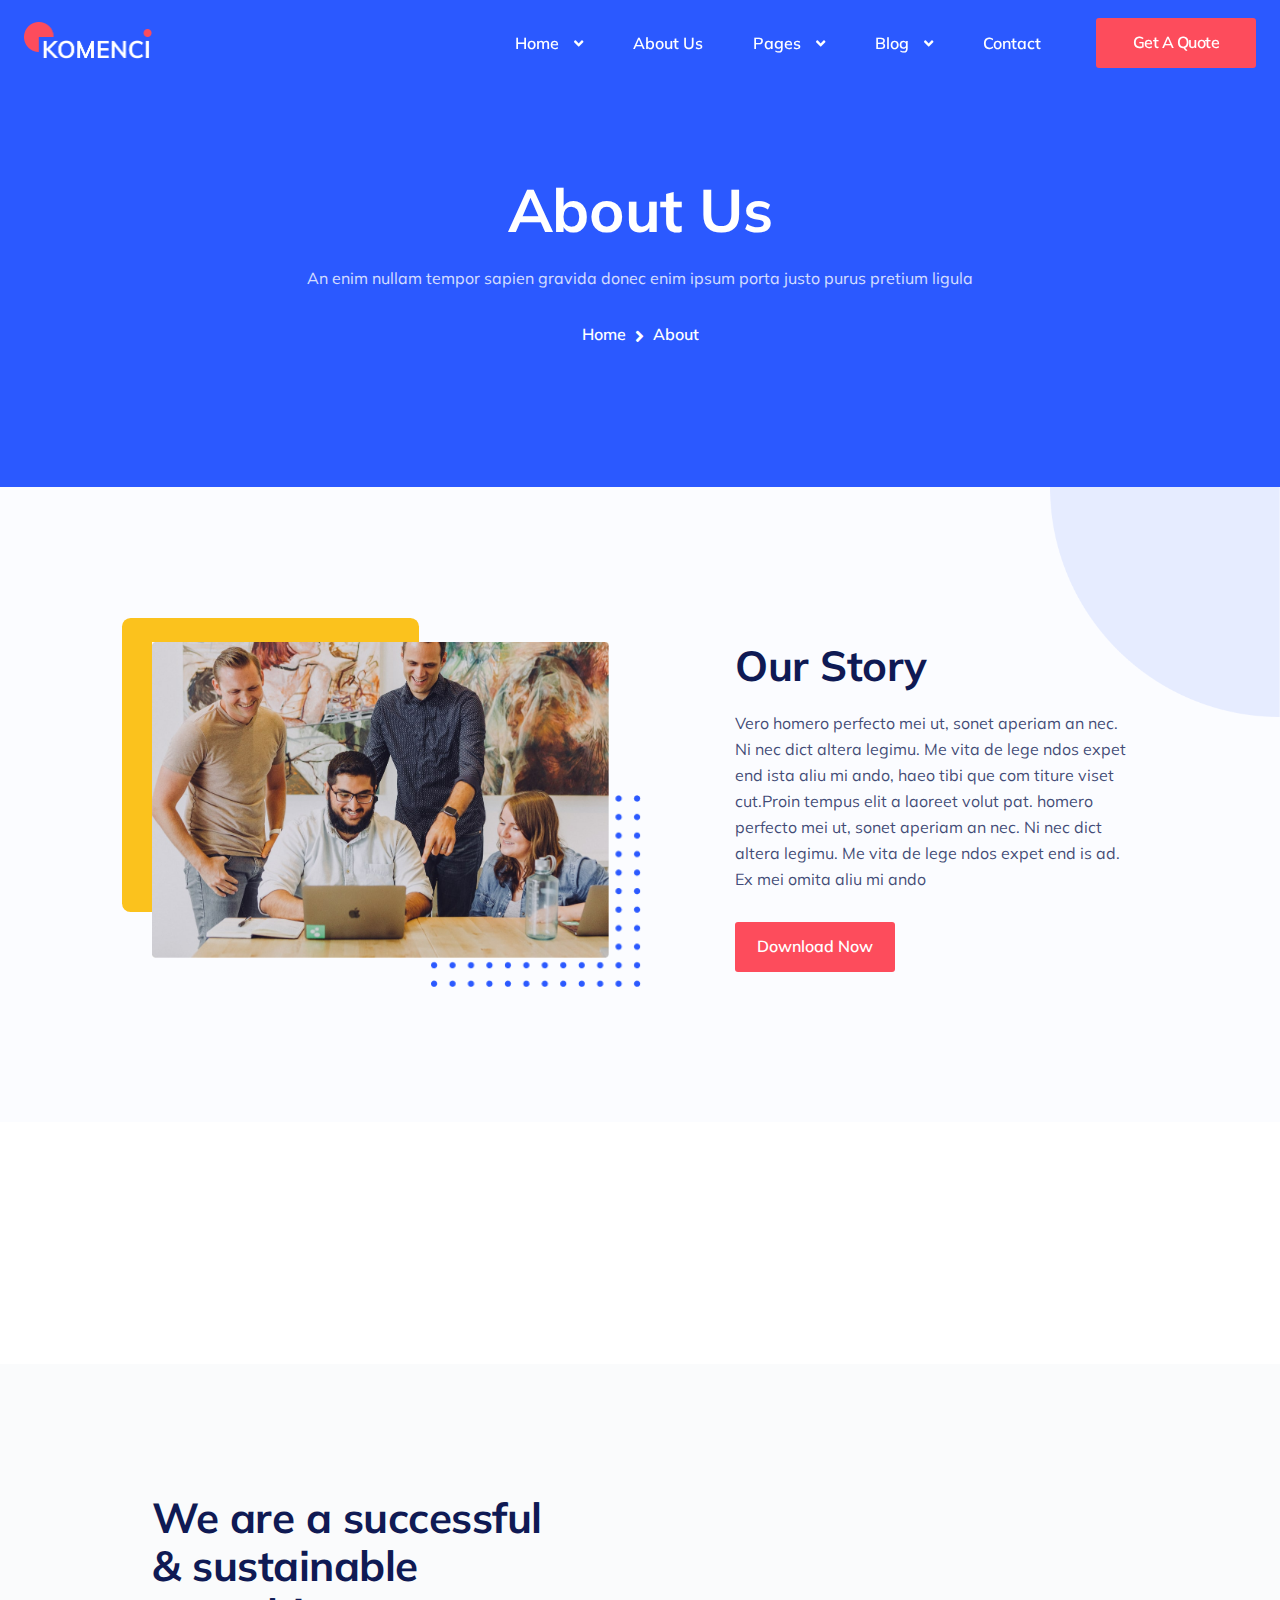
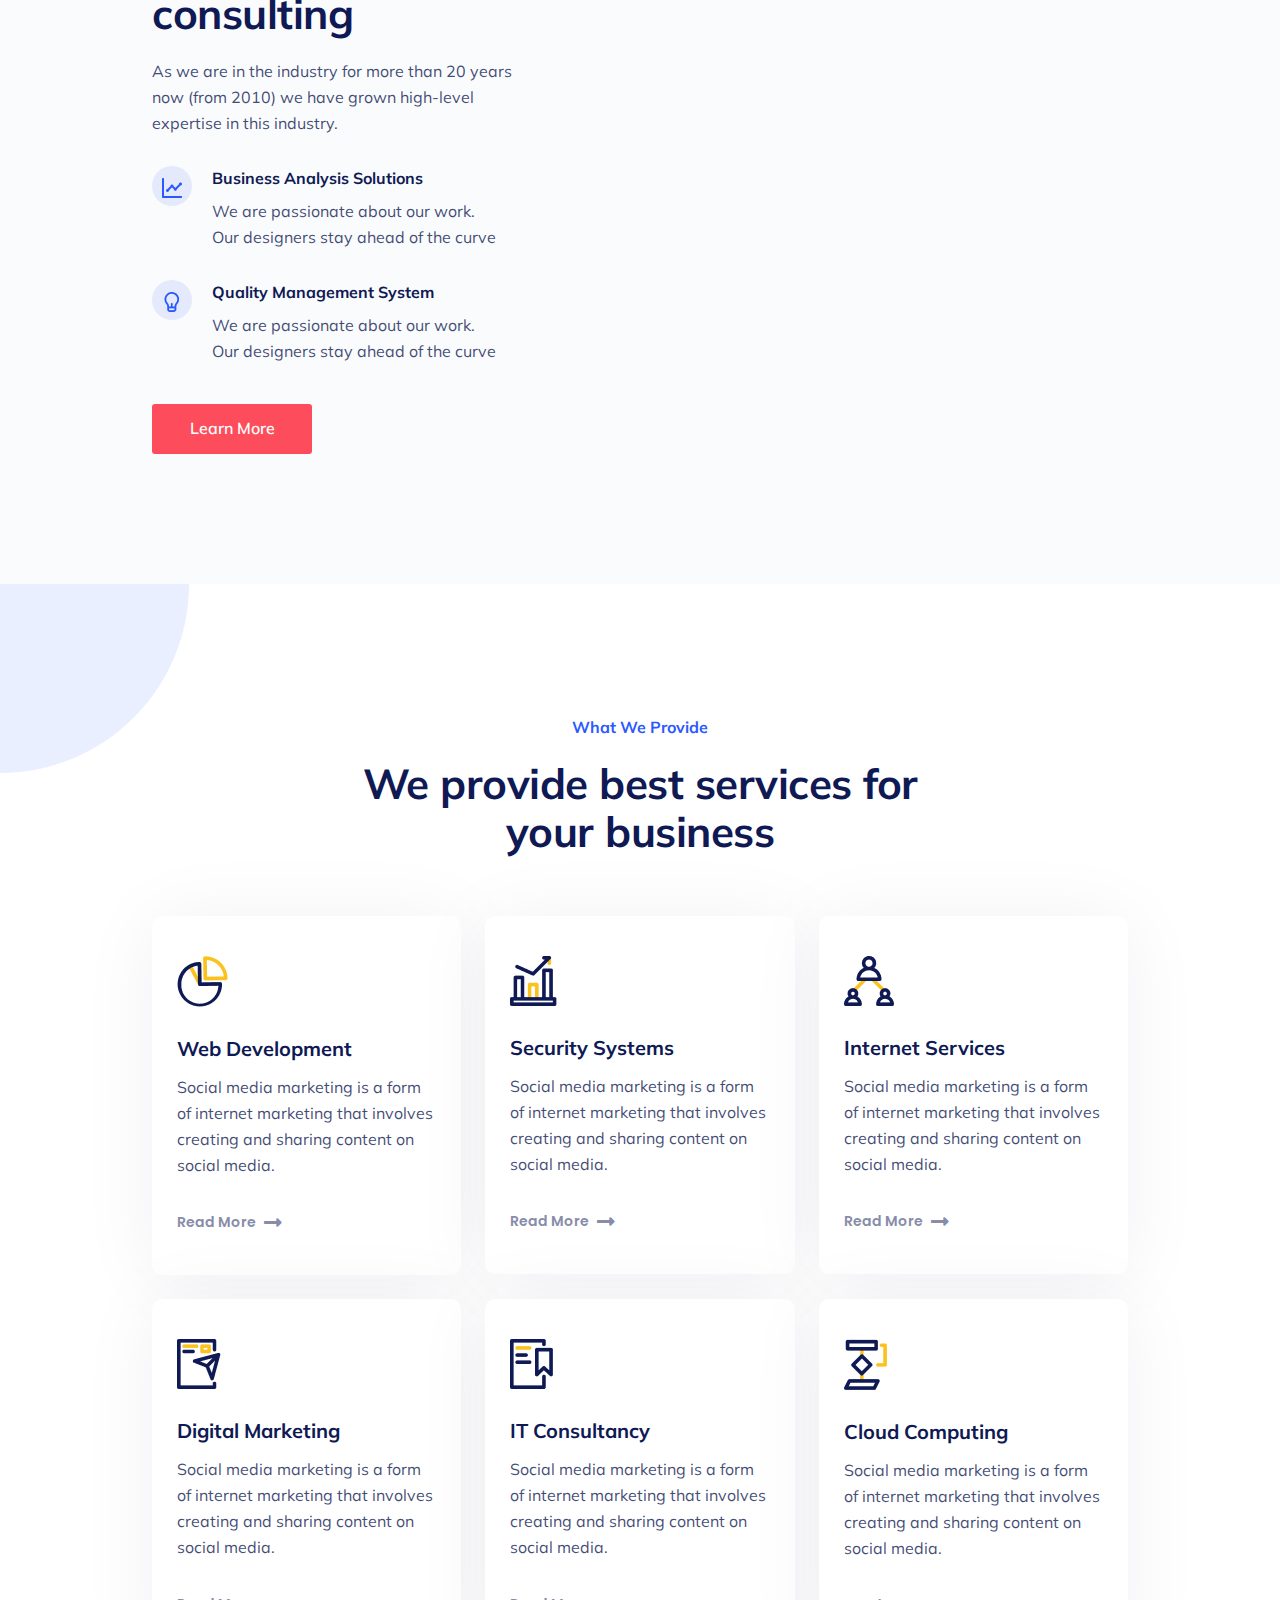
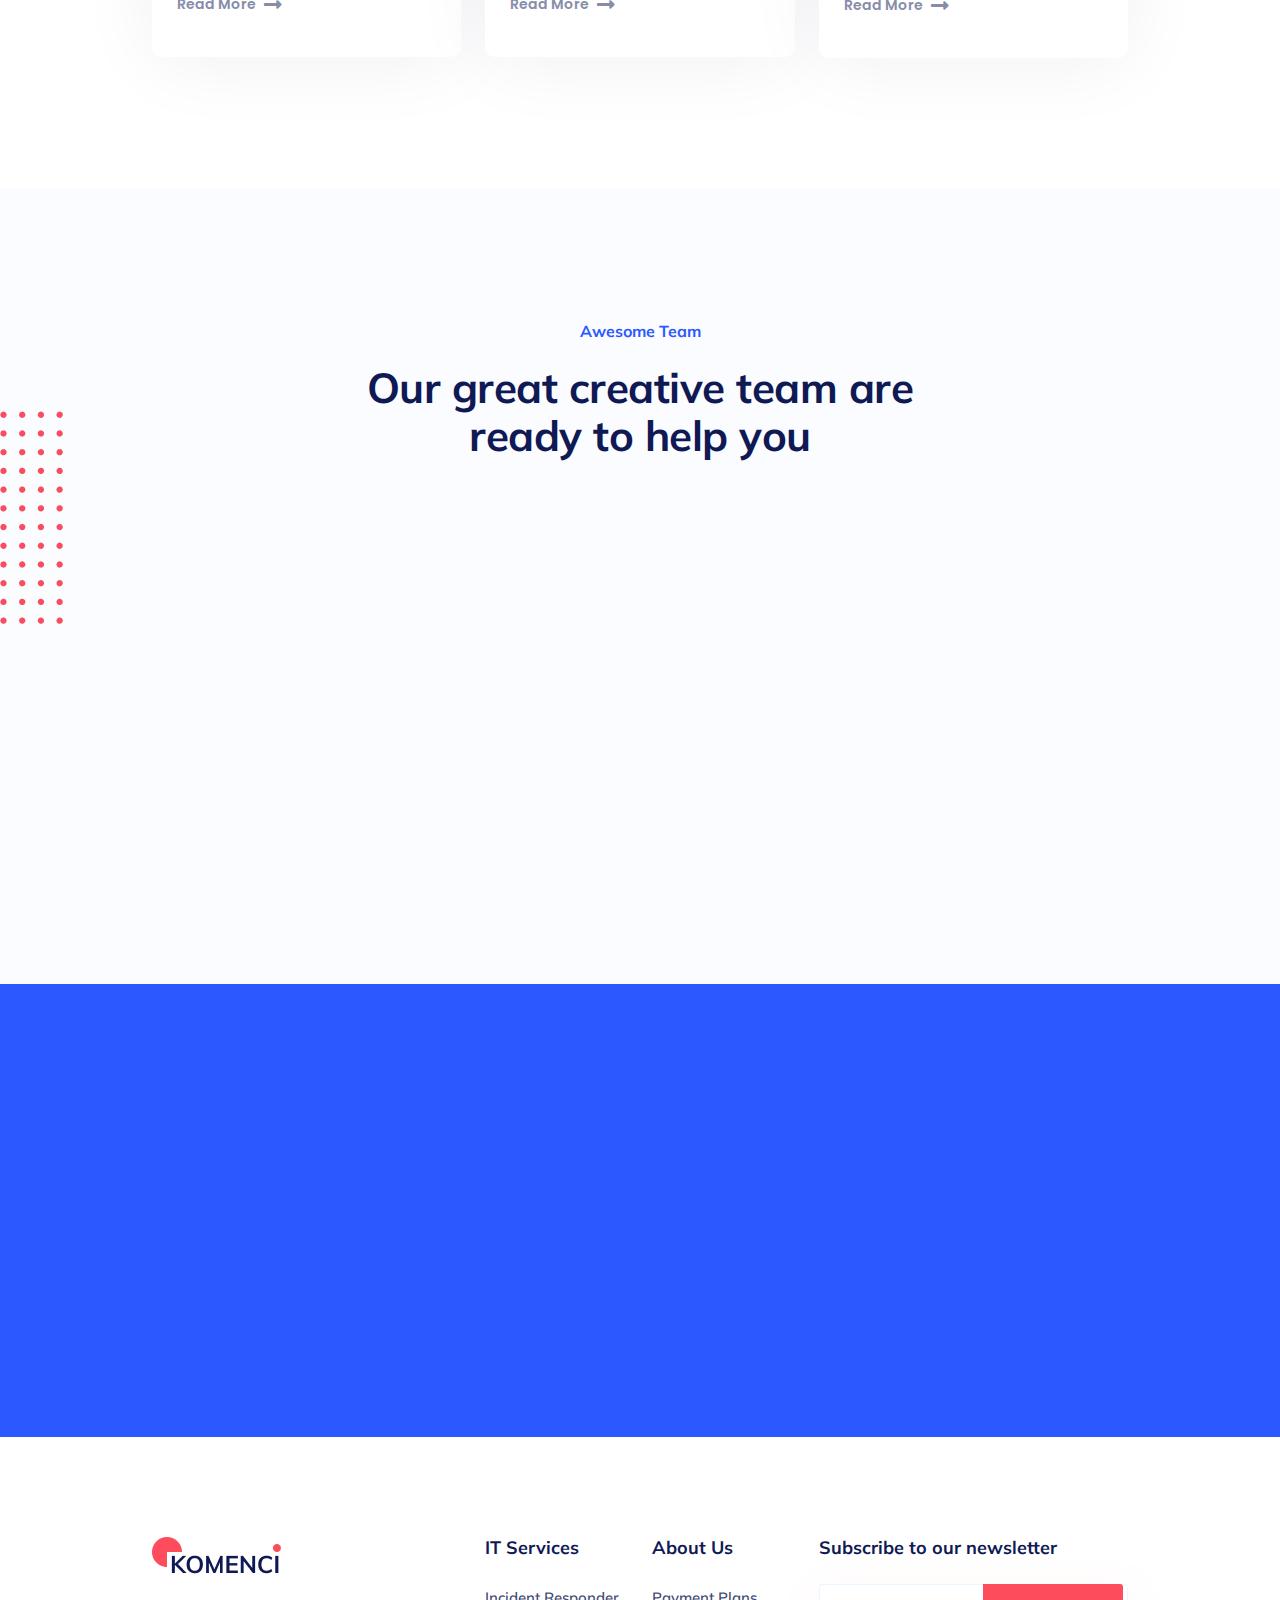
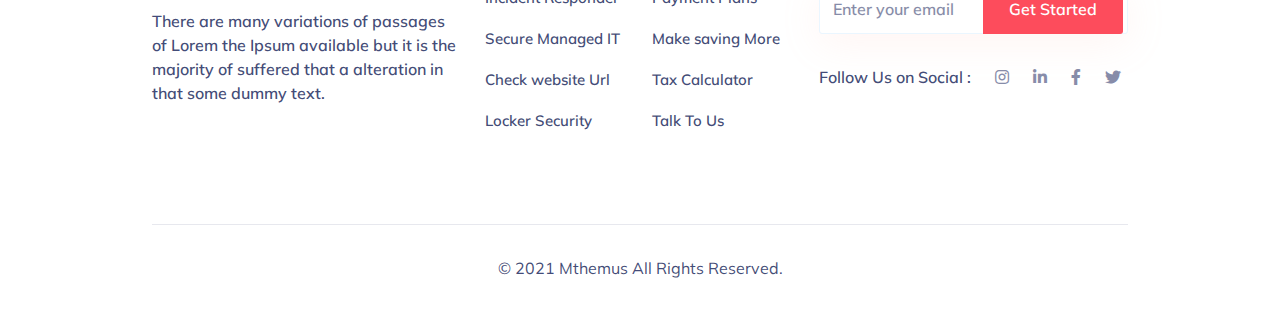
==== about.html @ faea265e "first commit" ====
<!DOCTYPE html>
<!--[if lt IE 7]>      
    <html class="no-js lt-ie9 lt-ie8 lt-ie7"> 
<![endif]-->
<!--[if IE 7]>         
    <html class="no-js lt-ie9 lt-ie8">
<![endif]-->
<!--[if IE 8]>         
    <html class="no-js lt-ie9"> 
<![endif]-->
<!--[if gt IE 8]><!--> 
<html lang="en">
<!--<![endif]-->
	<head>
		<meta charset="utf-8">
		<title>Komenci</title>
		<meta name="viewport" content="width=device-width, initial-scale=1, shrink-to-fit=no">


		<link rel="shortcut icon" href="images/favicon.ico" type="image/x-icon">
		<link rel="icon" href="images/favicon.ico" type="image/x-icon">
		<!--- End favicon-->

		<link rel="stylesheet" type="text/css" href="css/bootstrap.min.css">
		<link rel="stylesheet" type="text/css" href="css/main.css">
		<link rel="stylesheet" type="text/css" href="css/fontawesome.css">
		<link rel="stylesheet" type="text/css" href="css/animate.css">
		<link rel="stylesheet" type="text/css" href="css/magnific-popup.css">
		<link rel="stylesheet" type="text/css" href="css/owl.carousel.min.css">


		<link rel="stylesheet" type="text/css" href="style.css">
		<link rel="stylesheet" type="text/css" href="css/responsive.css">

		<!--End ALL STYLESHEET -->

	</head>

		<body>

			<div id="preloader">
				<img src="images/Preloader_1.gif" alt="">
			</div><!-- End preloader -->

			 <header class="site-header site-header--menu-right comenci-header-section" id="sticky-menu">
				<div class="container-fluid">
					<nav class="navbar site-navbar">
					<!-- Brand Logo-->
						<div class="brand-logo">
							<a href="index.html">
								<img src="images/logo-red.png" alt="" class="light-version-logo">
							</a>
						</div>
						<div class="menu-block-wrapper">
							<div class="menu-overlay"></div>
							<nav class="menu-block" id="append-menu-header">
								<div class="mobile-menu-head">
									<div class="go-back">
										<i class="fa fa-angle-left"></i>
									</div>
									<div class="current-menu-title"></div>
									<div class="mobile-menu-close">&times;</div>
								</div>
								<ul class="site-menu-main">
									<li class="nav-item nav-item-has-children">
										<a href="#" class="nav-link-item drop-trigger">Home  <i class="fas fa-angle-down"></i></a>
										<ul class="sub-menu" id="submenu-1">
											<li class="sub-menu--item">
												<a href="index.html">digital marketing</a>
											</li>
											<li class="sub-menu--item">
												<a href="home-it-solution.html">it solution</a>
											</li>
										</ul>
									</li>
									<li class="nav-item">
										<a href="about.html" class="nav-link-item">About Us</a>
									</li>
									<li class="nav-item nav-item-has-children">
										<a href="#" class="nav-link-item drop-trigger">Pages <i class="fas fa-angle-down"></i>
										</a>
										<ul class="sub-menu" id="submenu-2">
											<li class="sub-menu--item nav-item-has-children">
												<a href="about.html" data-menu-get="h3" class="drop-trigger">About Us
												</a>
											</li>
											<li class="sub-menu--item nav-item-has-children">
												<a href="#" data-menu-get="h3" class="drop-trigger">blog<i class="fas fa-angle-down"></i>
												</a>
												<ul class="sub-menu shape-none" id="submenu-3">
													<li class="sub-menu--item">
														<a href="blog-sidebar.html">blog</a>
													</li>
													<li class="sub-menu--item">
														<a href="single-blog.html">blog detalis</a>
													</li>
												</ul>
											</li>
											<li class="sub-menu--item nav-item-has-children">
												<a href="#" data-menu-get="h3" class="drop-trigger">Service<i class="fas fa-angle-down"></i>
												</a>
												<ul class="sub-menu shape-none" id="submenu-4">
													<li class="sub-menu--item">
														<a href="service.html">service</a>
													</li>
													<li class="sub-menu--item">
														<a href="single-service.html">service detalis</a>
													</li>
												</ul>
											</li>
											<li class="sub-menu--item nav-item-has-children">
												<a href="#" data-menu-get="h3" class="drop-trigger">Portfolio<i class="fas fa-angle-down"></i>
												</a>
												<ul class="sub-menu shape-none" id="submenu-5">
													<li class="sub-menu--item">
														<a href="portfolio1.html">Portfolio</a>
													</li>
													<li class="sub-menu--item">
														<a href="single-portfolio.html">Portfolio detalis</a>
													</li>
												</ul>
											</li>
											<li class="sub-menu--item nav-item-has-children">
												<a href="#" data-menu-get="h3" class="drop-trigger">Careers<i class="fas fa-angle-down"></i>
												</a>
												<ul class="sub-menu shape-none" id="submenu-6">
													<li class="sub-menu--item">
														<a href="careers.html">Careers</a>
													</li>
													<li class="sub-menu--item">
														<a href="single-career.html">Careers Detalis</a>
													</li>
												</ul>
											</li>
										</ul>
									</li>
									<li class="nav-item nav-item-has-children">
										<a href="#" class="nav-link-item drop-trigger">Blog <i class="fas fa-angle-down"></i></a>
										<ul class="sub-menu" id="submenu-7">
											<li class="sub-menu--item">
												<a href="blog-sidebar.html">blog</a>
											</li>
											<li class="sub-menu--item">
												<a href="single-blog.html">blog detalis</a>
											</li>
										</ul>
									</li>
									<li class="nav-item">
										<a href="contact.html" class="nav-link-item">Contact</a>
									</li>
								</ul>
							</nav>
						</div>
						<div class="header-btn header-btn-l1 ms-auto d-none d-xs-inline-flex">
							<a class="btn btn log-in-btn btn-style-02 focus-reset red-btn" href="#">
								Get A Quote
							</a>
						</div>
						<!-- mobile menu trigger -->
						<div class="mobile-menu-trigger">
							<span></span>
						</div>
						<!--/.Mobile Menu Hamburger Ends-->
					</nav>
				</div>
			</header><!--End comenci-header-section -->

		    <div class="comenci-inner-section">
		    	<div class="container">
		    		<div class="comenci-inner-content">
		    			<h1>About Us</h1>
		    			<p>An enim nullam tempor sapien gravida donec enim ipsum porta justo purus pretium ligula </p>
		    			<div class="comenci-breadcrumb">
		    				<ul>
		    					<li><a href="index.html">Home <i class="fas fa-angle-right"></i></a></li>
		    					<li>About</li>
		    				</ul>
		    			</div>
		    		</div>
		    	</div>
		    </div><!--End comenci-inner-section -->

		    <div class="comenci-story-section">
		    	<div class="container">
		    		<div class="row">
		    			<div class="col-lg-6">
		    				<div class="comenci-progress-thumb wow fadeInUpX" data-wow-delay="0.25s">
								<img src="images/about/story.jpg" alt="">
								<div class="dot-shape dot-shape2">
									<img src="images/v2/dots.png" alt="">
								</div>
							</div>
		    			</div>
		    			<div class="col-lg-5 offset-lg-1 d-flex align-items-center">
		    				<div class="comenci-default-content comenci-default-content2">
								<h2>Our Story</h2>
								<p>Vero homero perfecto mei ut, sonet aperiam an nec. Ni nec dict altera legimu. Me vita de lege ndos expet end ista aliu mi ando, haeo tibi que com titure viset cut.Proin tempus elit a laoreet volut pat. homero perfecto mei ut, sonet aperiam an nec. Ni nec dict altera legimu. Me vita de lege ndos expet end is ad. Ex mei omita aliu mi ando </p>
								<a class="comenci-default-btn" href="">Download Now</a>
							</div>
		    			</div>
		    		</div>
		    	</div>
		    	<div class="comenci-shape6">
					<img src="images/v2/shape3.png" alt="">
				</div>
		    </div><!--End comenci-story-section -->

		    <div class="comenci-counter-section about-page">
				<div id="comenci-counter"></div>
				<div class="container">
					<div class="comenci-counter-wrap">
						<div class="comenci-single-counter wow fadeInUpX" data-wow-delay="0s">
							<h2 class="comenci-counter-number color1"><span data-percentage="160" class="comenci-counter"></span>+</h2>
							<p>Active Clients</p>
						</div>
						<div class="comenci-single-counter wow fadeInUpX" data-wow-delay="0.25s">
							<h2 class="comenci-counter-number color2"><span data-percentage="25" class="comenci-counter"></span>K</h2>
							<p>Complete Project</p>
						</div>
						<div class="comenci-single-counter wow fadeInUpX" data-wow-delay="0.5s">
							<h2 class="comenci-counter-number color3"><span data-percentage="68" class="comenci-counter"></span>K</h2>
							<p>Client Ratting</p>
						</div>
						<div class="comenci-single-counter wow fadeInUpX" data-wow-delay="0.75s">
							<h2 class="comenci-counter-number color4"><span data-percentage="24" class="comenci-counter"></span>/7</h2>
							<p>Customer Support</p>
						</div>
					</div>
				</div>
			</div><!--End comenci-counter-section -->

			<div class="comenci-about-section comenci-about-page">
				<div class="container">
					<div class="row">
						<div class="col-lg-5 order-lg-1 order-sm-2">
							<div class="comenci-default-content comenci-default-content2">
								<h2>We are a successful &amp; sustainable consulting</h2>
								<p>As we are in the industry for more than 20 years now (from 2010) we have grown high-level expertise in this industry. </p>
								<div class="comenci-about-info">
									<div class="comenci-about-info-item">
										<div class="comenci-about-info-icon">
											<img src="images/v2/icon4.png" alt="">
										</div>
										<div class="comenci-about-info-data">
											<h5>Business Analysis Solutions</h5>
											<p>We are passionate about our work. Our designers stay ahead of the curve</p>
										</div>
									</div>
									<div class="comenci-about-info-item">
										<div class="comenci-about-info-icon">
											<img src="images/v2/icon5.png" alt="">
										</div>
										<div class="comenci-about-info-data">
											<h5>Quality Management System</h5>
											<p>We are passionate about our work. Our designers stay ahead of the curve</p>
										</div>
									</div>
								</div>
								<a class="comenci-default-btn" href="service.html">Learn More</a>
							</div>
						</div>
						<div class="col-lg-6 offset-lg-1 order-lg-2 order-sm-1">
							<div class="comenci-about-thumb wow fadeInUpX" data-wow-delay="0s">
								<img src="images/v2/about1.jpg" alt="">
								<div class="comenci-about-thumb2 wow fadeInUpX" data-wow-delay="0.25s">
									<img src="images/v2/about2.jpg" alt="">
								</div>
								<div class="dot-shape">
									<img src="images/v2/dots.png" alt="">
								</div>
							</div>
						</div>
					</div>
				</div>
			</div><!--End comenci-footer-section -->

			<div class="comenci-service-section padding-less-bottom">
				<div class="container">
					<div class="comenci-section-title">
						<div class="comenci-default-content comenci-default-content2 color-blue">
							<span>What We Provide</span>
							<h2>We provide best services for your business</h2>
						</div>
					</div>
					<div class="row">
						<div class="col-lg-4 col-md-6 col-sm-6">
							<div class="comenci-service-wrap comenci-service-wrap2">
								<div class="comenci-service-icon">
									<img src="images/v2/icon6.png" alt="">
								</div>
								<div class="comenci-service-data">
									<h3>Web Development</h3>
									<p>Social media marketing is a form of internet marketing that involves creating and sharing content on social media.</p>
									<a class="icon-btn color-yellow" href="single-service.html">Read More <i class="fas fa-long-arrow-alt-right"></i></a>
								</div>
							</div>
						</div>
						<div class="col-lg-4 col-md-6 col-sm-6">
							<div class="comenci-service-wrap comenci-service-wrap2">
								<div class="comenci-service-icon">
									<img src="images/v2/icon7.png" alt="">
								</div>
								<div class="comenci-service-data">
									<h3>Security Systems</h3>
									<p>Social media marketing is a form of internet marketing that involves creating and sharing content on social media.</p>
									<a class="icon-btn color-yellow" href="single-service.html">Read More <i class="fas fa-long-arrow-alt-right"></i></a>
								</div>
							</div>
						</div>
						<div class="col-lg-4 col-md-6 col-sm-6">
							<div class="comenci-service-wrap comenci-service-wrap2">
								<div class="comenci-service-icon">
									<img src="images/v2/icon8.png" alt="">
								</div>
								<div class="comenci-service-data">
									<h3>Internet Services</h3>
									<p>Social media marketing is a form of internet marketing that involves creating and sharing content on social media.</p>
									<a class="icon-btn color-yellow" href="single-service.html">Read More <i class="fas fa-long-arrow-alt-right"></i></a>
								</div>
							</div>
						</div>
						<div class="col-lg-4 col-md-6 col-sm-6">
							<div class="comenci-service-wrap comenci-service-wrap2">
								<div class="comenci-service-icon">
									<img src="images/v2/icon9.png" alt="">
								</div>
								<div class="comenci-service-data">
									<h3>Digital Marketing</h3>
									<p>Social media marketing is a form of internet marketing that involves creating and sharing content on social media.</p>
									<a class="icon-btn color-yellow" href="single-service.html">Read More <i class="fas fa-long-arrow-alt-right"></i></a>
								</div>
							</div>
						</div>
						<div class="col-lg-4 col-md-6 col-sm-6">
							<div class="comenci-service-wrap comenci-service-wrap2">
								<div class="comenci-service-icon">
									<img src="images/v2/icon10.png" alt="">
								</div>
								<div class="comenci-service-data">
									<h3>IT Consultancy</h3>
									<p>Social media marketing is a form of internet marketing that involves creating and sharing content on social media.</p>
									<a class="icon-btn color-yellow" href="single-service.html">Read More <i class="fas fa-long-arrow-alt-right"></i></a>
								</div>
							</div>
						</div>
						<div class="col-lg-4 col-md-6 col-sm-6">
							<div class="comenci-service-wrap comenci-service-wrap2">
								<div class="comenci-service-icon">
									<img src="images/v2/icon11.png" alt="">
								</div>
								<div class="comenci-service-data">
									<h3>Cloud Computing</h3>
									<p>Social media marketing is a form of internet marketing that involves creating and sharing content on social media.</p>
									<a class="icon-btn color-yellow" href="single-service.html">Read More <i class="fas fa-long-arrow-alt-right"></i></a>
								</div>
							</div>
						</div>
					</div>
				</div>
				<div class="comenci-shape2">
					<img src="images/v2/shape2.png" alt="">
				</div>
			</div><!--End comenci-service-section -->

			<div class="comenci-team-section comenci-team-section2 padding-less-bottom comenci-about-page">
				<div class="container">
					<div class="comenci-section-title">
						<div class="comenci-default-content comenci-default-content2 color-blue">
							<span>Awesome Team</span>
							<h2>Our great creative team are ready to help you</h2>
						</div>
					</div>
					<div class="row">
						<div class="col-lg-3 col-md-6 col-sm-6">
							<div class="comenci-team-wrap wow fadeInUpX" data-wow-delay="0s">
								<div class="comenci-team-thumb">
									<img src="images/v2/team1.jpg" alt="">
									<div class="comenci-social">
										<ul>
											<li><a href=""><i class="fab fa-instagram"></i></a></li>
											<li><a href=""><i class="fab fa-linkedin-in"></i></a></li>
											<li><a href=""><i class="fab fa-facebook-f"></i></a></li>
											<li><a href=""><i class="fab fa-twitter"></i></a></li>
										</ul>
									</div>
								</div>
								<div class="comenci-team-data">
									<h3>Cameron Williamson</h3>
									<div class="comenci-team-footer">
										<p>Co -Founder</p>
									</div>
								</div>
							</div>
						</div>
						<div class="col-lg-3 col-md-6 col-sm-6">
							<div class="comenci-team-wrap wow fadeInUpX" data-wow-delay="0.25s">
								<div class="comenci-team-thumb">
									<img src="images/v2/team2.jpg" alt="">
									<div class="comenci-social">
										<ul>
											<li><a href=""><i class="fab fa-instagram"></i></a></li>
											<li><a href=""><i class="fab fa-linkedin-in"></i></a></li>
											<li><a href=""><i class="fab fa-facebook-f"></i></a></li>
											<li><a href=""><i class="fab fa-twitter"></i></a></li>
										</ul>
									</div>
								</div>
								<div class="comenci-team-data">
									<h3>Brooklyn Simmons</h3>
									<div class="comenci-team-footer">
										<p>Project Manager</p>
									</div>
								</div>
							</div>
						</div>
						<div class="col-lg-3 col-md-6 col-sm-6">
							<div class="comenci-team-wrap wow fadeInUpX" data-wow-delay="0.5s">
								<div class="comenci-team-thumb">
									<img src="images/v2/team3.jpg" alt="">
									<div class="comenci-social">
										<ul>
											<li><a href=""><i class="fab fa-instagram"></i></a></li>
											<li><a href=""><i class="fab fa-linkedin-in"></i></a></li>
											<li><a href=""><i class="fab fa-facebook-f"></i></a></li>
											<li><a href=""><i class="fab fa-twitter"></i></a></li>
										</ul>
									</div>
								</div>
								<div class="comenci-team-data">
									<h3>Robert Fox</h3>
									<div class="comenci-team-footer">
										<p>Web Designer</p>
									</div>
								</div>
							</div>
						</div>
						<div class="col-lg-3 col-md-6 col-sm-6">
							<div class="comenci-team-wrap wow fadeInUpX" data-wow-delay="0.75s">
								<div class="comenci-team-thumb">
									<img src="images/v2/team4.jpg" alt="">
									<div class="comenci-social">
										<ul>
											<li><a href=""><i class="fab fa-instagram"></i></a></li>
											<li><a href=""><i class="fab fa-linkedin-in"></i></a></li>
											<li><a href=""><i class="fab fa-facebook-f"></i></a></li>
											<li><a href=""><i class="fab fa-twitter"></i></a></li>
										</ul>
									</div>
								</div>
								<div class="comenci-team-data">
									<h3>Esther Howard</h3>
									<div class="comenci-team-footer">
										<p>HR Manager</p>
									</div>
								</div>
							</div>
						</div>
					</div>
				</div>
				<div class="comenci-dots3">
					<img src="images/v2/dots3.png" alt="">
				</div>
			</div><!--End comenci-team-section -->

			<div class="comenci-cta-section">
				<div class="container">
					<div class="comenci-cta-content">
						<h2 class="wow fadeInUpX" data-wow-delay="0s">Take your business to next level right now!</h2>
						<p class="wow fadeInUpX" data-wow-delay="0.25s">We are privileged to work with hundred future-thinking<br/> awesome businesses including many of the world.</p>
						<a class="comenci-default-btn wow fadeInUpX" data-wow-delay="0.5s" href="pricing.html">Get Started</a>
					</div>
				</div>
			</div><!--End comenci-cta-section -->


			<footer class="comenci-footer-section">
				<div class="container">
					<div class="comenci-footer-top">
						<div class="row">
							<div class="col-xl-4">
								<div class="comenci-textarea">
									<img src="images/logo-footer.png" alt="">
									<p>There are many variations of passages of Lorem the Ipsum available but it is the majority of suffered that a alteration in that some dummy text.</p>
								</div>
							</div>
							<div class="col-xl-2 col-lg-3 col-md-3">
								<div class="comenci-footer-widget">
									<div class="comenci-footer-title">
										<h4>IT Services</h4>
									</div>
									<div class="comenci-footer-menu">
										<ul>
											<li><a href="">Incident Responder</a></li>
											<li><a href="">Secure Managed IT</a></li>
											<li><a href="">Check website Url</a></li>
											<li><a href="">Locker Security</a></li>
										</ul>
									</div>
								</div>
							</div>
							<div class="col-xl-2 col-lg-3 col-md-3">
								<div class="comenci-footer-widget">
									<div class="comenci-footer-title">
										<h4>About Us</h4>
									</div>
									<div class="comenci-footer-menu">
										<ul>
											<li><a href="">Payment Plans</a></li>
											<li><a href="">Make saving More</a></li>
											<li><a href="">Tax Calculator</a></li>
											<li><a href="">Talk To Us</a></li>
										</ul>
									</div>
								</div>
							</div>
							<div class="col-xl-4 col-lg-6 col-md-6">
								<div class="comenci-footer-widget">
									<div class="comenci-footer-title">
										<h4>Subscribe to our newsletter</h4>
									</div>
									<form action="#">
										<div class="comenci-subscription-field">
											<input type="email" placeholder="Enter your email">
											<button id="comenci-subscription" type="button">Get Started</button>
										</div>
									</form>
									<div class="footer-social">
										<p>Follow Us on Social :</p>
										<ul>
											<li><a href=""><i class="fab fa-instagram"></i></a></li>
											<li><a href=""><i class="fab fa-linkedin-in"></i></a></li>
											<li><a href=""><i class="fab fa-facebook-f"></i></a></li>
											<li><a href=""><i class="fab fa-twitter"></i></a></li>
										</ul>
									</div>
								</div>
							</div>
						</div>
					</div>
					<div class="comenci-footer-bottom">
						<p>&copy; 2021 Mthemus All Rights Reserved.</p>
					</div>
				</div>
			</footer><!--End comenci-about-section-->

	

			<script src="js/jquery-3.6.0.min.js"></script>
			<script src="js/plugins/skill-bar.js"></script>
			<script src="js/plugins/wow.min.js"></script>
			<script src="js/plugins/menu/menu.js"></script>
			<script src="js/plugins/parallax.min.js"></script>
			<script src="js/plugins/owl.carousel.min.js"></script>
			<script src="js/plugins/jquery.magnific-popup.min.js"></script>


			<script src="js/main.js"></script>

			<!-- End All Js -->

			

	</body>
</html>
---- css/main.css ----
/*Header Css StaRT*/
.site-navbar {
  display: flex;
  position: relative;
  flex-wrap: wrap;
  align-items: center;
  justify-content: space-between;
  padding-top: 0px;
}
.brand-logo, 
.default-logo, 
.responsive-logo {
    max-width: 128px;
    transition: all 0.4s;
    position: relative;
}
@media (min-width: 576px) {
  .site-navbar {
    padding-top: 0px;
  }
}

@media (min-width: 992px) {
  .site-navbar {
    flex-flow: row nowrap;
    justify-content: flex-start;
  }
}

.site-navbar .menu-block-wrapper {
  flex-grow: 1;
  align-items: center;
}

@media (min-width: 992px) {
  .site-navbar .menu-block-wrapper {
    display: flex !important;
    flex-basis: auto;
  }
}

.site-header--absolute {
  position: absolute;
  top: 0;
  left: 0;
  width: 100%;
  z-index: 999;
}

.site-header--sticky:not(.mobile-sticky-enable) {
  position: absolute !important;
  top: 0;
  right: 0;
  width: 100%;
  z-index: 999;
}

@media (min-width: 992px) {
  .site-header--sticky:not(.mobile-sticky-enable) {
    /*position: fixed !important;*/
    transition: .4s;
  }
  .site-header--sticky:not(.mobile-sticky-enable).scrolling {
    transform: translateY(-100%);
    transition: .4s;
  }
  .site-header--sticky:not(.mobile-sticky-enable).reveal-header {
    transform: translateY(0%);
    box-shadow: 0 12px 34px -11px rgba(65, 62, 101, 0.1);
    z-index: 1000;
  }
}

.site-header--sticky.mobile-sticky-enable {
  top: 0;
  right: 0;
  width: 100%;
  z-index: 999;
  position: fixed !important;
  transition: .4s;
}

.site-header--sticky.mobile-sticky-enable.scrolling {
  transform: translateY(-100%);
  transition: .4s;
}

.site-header--sticky.mobile-sticky-enable.reveal-header {
  transform: translateY(0%);
  box-shadow: 0 12px 34px -11px rgba(65, 62, 101, 0.1);
  z-index: 9999;
}

.site-header--menu-center .container {
  position: relative;
}

.site-header--menu-center .menu-block-wrapper {
  position: static;
}

@media (min-width: 992px) {
  .site-header--menu-center .menu-block {
    margin-left: auto;
    margin-right: auto;
  }
}

@media (min-width: 992px) {
  .site-header--menu-left .container-fluid .sub-menu.megamenu {
    left: 0%;
    transform: translateX(0%) translateY(10px);
  }
}

@media (min-width: 992px) {
  .site-header--menu-left .container-fluid .nav-item.has-megamenu:hover > .sub-menu {
    transform: translateX(0%) translateY(-10px);
    left: 0%;
    margin-left: 20px;
  }
}

.site-header--menu-left .menu-block .site-menu-main {
  justify-content: flex-start;
  padding-left: 15px;
}

@media (min-width: 1200px) {
  .site-header--menu-left .menu-block {
    width: 100%;
  }
}

.site-header--menu-right .menu-block-wrapper {
  position: static;
}

.site-header--menu-right .menu-block {
  margin-left: auto;
}

@media (min-width: 992px) {
  .site-header--menu-right > .container-fluid .sub-menu.megamenu {
    left: 100%;
    transform: translateX(-100%) translateY(10px);
  }
}

@media (min-width: 992px) {
  .site-header--menu-right > .container-fluid .nav-item.has-megamenu:hover > .sub-menu {
    transform: translateX(-100%) translateY(-10px);
    left: 100%;
    margin-left: -20px;
  }
}

@media (min-width: 768px) {
  .container-fluid .site-navbar {
    padding-left: 10px;
    padding-right: 10px;
  }
}

@media (min-width: 992px) {
.container-fluid .site-navbar {
    padding-left: 12px;
    padding-right: 12px;
    max-width: 1310px;
    margin: 0 auto;
}
}

@media (min-width: 480px) {
  .header-btns {
    margin-right: 15px;
  }
}

@media (min-width: 992px) {
  .header-btns {
    margin-right: 0;
  }
}

.top-contact-menu-wraper .header-btn {
  order: 3;
}

.top-contact-menu-wraper .mobile-menu-trigger {
  order: 4;
}

@media (min-width: 992px) {
  .top-contact-menu-wraper .nav-link-item {
    color: #fff !important;
  }
  .top-contact-menu-wraper .site-menu-main .nav-link-item {
    padding-top: 19px !important;
    padding-bottom: 19px !important;
  }
  .top-contact-menu-wraper .navbar {
    flex-wrap: wrap;
    padding: 30px 0px 0px 0px;
  }
  .top-contact-menu-wraper .brand-logo {
    min-width: 50%;
    order: 1;
    padding-bottom: 30px;
  }
  .top-contact-menu-wraper .header-btn {
    order: 4;
  }
  .top-contact-menu-wraper .menu-block-wrapper {
    min-width: calc(100% - 256px);
    order: 3;
    background: #1D263A;
    border-radius: 0px 0px 0px 5px;
  }
  .top-contact-menu-wraper .top-contact-block {
    order: 2;
    min-width: 50%;
    display: flex !important;
    justify-content: flex-end;
    padding-bottom: 8px;
  }
  .top-contact-menu-wraper .menu-block {
    margin-left: initial;
  }
}

.top-contact-block ul {
  display: flex;
  align-items: center;
}

.top-contact-block ul li {
  display: inline-flex;
  align-items: center;
}

.top-contact-block span {
  height: 30px;
  width: 1px;
  background: rgba(29, 36, 58, 0.12);
  margin: 0px 35px;
}

.top-contact-block img {
  margin-right: 12px;
}

.top-contact-block a {
  display: flex;
  align-items: center;
  font-weight: 600;
  font-size: 17px;
  line-height: 30px;
  color: #1D263A;
}

@media (min-width: 992px) {
  .row-lg {
    display: flex;
  }
}

@-webkit-keyframes slideLeft {
  0% {
    opacity: 0;
    transform: translateX(100%);
  }
  100% {
    opacity: 1;
    transform: translateX(0%);
  }
}

@keyframes slideLeft {
  0% {
    opacity: 0;
    transform: translateX(100%);
  }
  100% {
    opacity: 1;
    transform: translateX(0%);
  }
}

@-webkit-keyframes slideRight {
  0% {
    opacity: 1;
    transform: translateX(0%);
  }
  100% {
    opacity: 0;
    transform: translateX(100%);
  }
}

@keyframes slideRight {
  0% {
    opacity: 1;
    transform: translateX(0%);
  }
  100% {
    opacity: 0;
    transform: translateX(100%);
  }
}

.site-menu-main {
  margin-bottom: 0;
  padding-left: 0;
}

@media (min-width: 992px) {
  .site-menu-main {
    display: flex;
    margin-bottom: 0;
    padding-left: 0;
  }
}

.site-menu-main li {
  list-style: none;
}

.site-menu-main ul {
  list-style: none;
  margin-left: 0;
}

.site-menu-main a {
  text-decoration: none;
}

.navbar {
  padding-top: 20px;
  padding-bottom: 20px;
}

@media (min-width: 992px) {
  .navbar {
    padding-top: 0;
    padding-bottom: 0;
  }
}

.site-menu-main .nav-item {
  display: inherit;
}

.site-menu-main .nav-link-item {
  color: #fff;
  font-size: 16px;
  font-weight: 600;
  font-style: normal;
  letter-spacing: normal;
  position: relative;
}

@media (min-width: 992px) {
  .site-menu-main .nav-link-item {
    padding-top: 15px !important;
    padding-bottom: 15px !important;
    padding-left: 25px !important;
    padding-right: 25px !important;
  }
}

.dark-mode-texts .nav-link-item {
  color: #fff;
}

.site-menu-main .sub-menu {
    z-index: 500;
    background-color: #fff;
    box-shadow: -2px 2px 70px -25px rgb(0 0 0 / 30%);
    position: absolute;
    left: 0;
    top: 63px;
    margin: 0;
    padding: 12px 0;
    transition: .4s;
    z-index: 4;
    transform: translatey(20px);
    opacity: 0;
    visibility: hidden;
    min-width: 227px;
    border-radius: 6px;
}
.site-menu-main .sub-menu:before {
    content: "";
    width: 15px;
    height: 15px;
    background-color: #fff;
    position: absolute;
    top: 0;
    left: 22px;
    transform: rotate(
45deg
) translatey(-11px);
    z-index: 8;
}
.site-menu-main .sub-menu.shape-none:before{
  content: none;
}

/*@media (min-width: 992px) {
  .site-menu-main .sub-menu {
    min-width: 235px;
    max-width: 235px;
  }
}*/

@media (min-width: 992px) {
  .site-menu-main .sub-menu .sub-menu {
    top: 0 !important;
    left: 100%;
  }
}

.site-menu-main .sub-menu--item {
    font-size: 15px;
    font-weight: 600;
}

@media (max-width: 992px) {
  .site-menu-main .sub-menu--item {
    padding-top: 13px;
    padding-bottom: 13px;
    border-bottom: 1px solid rgba(0, 0, 0, 0.1);
  }
}

@media (min-width: 992px) {
  .site-menu-main .sub-menu--item {
    color: #000;
  }
}

.site-menu-main .sub-menu--item > a {
  color: inherit;
  padding: 5px 20px;
}

@media (min-width: 992px) {
  .site-menu-main .sub-menu--item > a {
    transition: .4s;
  }
}

.site-menu-main .sub-menu--item:hover > a {
  color: #1787FC;
}

@media (min-width: 992px) {
  .site-menu-main .sub-menu.megamenu {
    background-color: #fff;
  }
}

.site-menu-main .sub-menu.megamenu .dropdown-image-block {
  max-height: 336px;
}

@media (min-width: 320px) and (max-width: 992px) {
  .site-menu-main .sub-menu.megamenu {
    border: 0;
  }
}

@media (min-width: 992px) {
  .site-menu-main .sub-menu.megamenu {
    padding: 30px;
    min-width: 925px;
    left: 50%;
    transform: translateX(-50%) translateY(10px);
    will-change: transform;
    top: 100%;
    box-shadow: 0 42px 54px rgba(0, 0, 0, 0.09);
    border: 1px solid #e7e9ed;
    border-radius: 8px;
    visibility: hidden;
    z-index: -99;
    opacity: 0;
    pointer-events: none;
  }
  .site-menu-main .sub-menu.megamenu.megadropdown-center {
    transform: translateX(-50%) translateY(-10px);
  }
  .site-menu-main .sub-menu.megamenu.megadropdown-right {
    right: 0%;
    transform: translateX(0%) translateY(10px);
  }
  .site-menu-main .sub-menu.megamenu.megadropdown-left {
    left: 0%;
    transform: translateX(0%) translateY(10px);
  }
}

@media (min-width: 1200px) {
  .site-menu-main .sub-menu.megamenu {
    min-width: 1100px;
  }
}

@media (min-width: 1366px) {
  .site-menu-main .sub-menu.megamenu {
    min-width: 1300px;
  }
}

.site-menu-main .sub-menu.megamenu .single-dropdown-block .mega-drop-menu-item {
  padding-top: 14px;
  padding-bottom: 14px;
  display: block;
}

.site-menu-main .sub-menu.megamenu .mega-drop-menu-item {
  padding-top: 2.5px;
  padding-bottom: 2.5px;
  font-size: 15px;
  font-weight: 600;
  transition: .4s;
  color: #000;
}

@media (min-width: 320px) and (max-width: 992px) {
  .site-menu-main .sub-menu.megamenu .mega-drop-menu-item {
    color: var(--color-headings);
    border-top: 1px solid var(--border-color-3);
    padding-left: 20px;
    padding-bottom: 13px;
    padding-top: 13px;
  }
}

@media (min-width: 992px) {
  .site-menu-main .sub-menu.megamenu .mega-drop-menu-item {
    padding-left: 0px;
    padding-right: 10px;
  }
  .site-menu-main .sub-menu.megamenu .mega-drop-menu-item:hover {
    color: #1787FC !important;
  }
}

@media (min-width: 320px) and (max-width: 992px) {
  .site-menu-main .sub-menu.megamenu [class*="col-"] {
    padding-left: 0;
    padding-right: 0;
  }
  .site-menu-main .sub-menu.megamenu [class*="row-"] {
    margin-left: 0;
    margin-right: 0;
  }
}

@media (min-width: 992px) {
  li.nav-item-has-children:not(.has-megamenu) {
    position: relative;
  }
}

@media (min-width: 992px) {
  li.nav-item-has-children:hover > .sub-menu {
    margin-top: 0;
    visibility: visible;
    opacity: 1;
    z-index: 99;
    pointer-events: visible;
    border-radius: 6px;
    transform: translateY(0);
  }
}

.site-menu-main > li .sub-menu > ul > li > a {
  display: inline-block;
  padding: 10px 0;
  font-size: 15px;
  color: #555;
  transition: color 0.3s ease;
  text-decoration: none;
  text-transform: capitalize;
}

.site-menu-main > li .sub-menu.mega-menu {
  left: 50%;
  transform: translateX(-50%);
}

.mobile-menu-head,
.mobile-menu-trigger {
  display: none;
}

/*responsive*/
@media (max-width: 991px) {
  .site-header .mobile-menu-trigger {
    display: flex;
    height: 30px;
    width: 30px;
    margin-left: 15px;
    cursor: pointer;
    align-items: center;
    justify-content: center;
  }
  .site-header .mobile-menu-trigger span {
    display: block;
    height: 2px;
    background-color: #fff;
    width: 24px;
    position: relative;
  }
  .reveal-header .mobile-menu-trigger span {
    background-color: #fff !important;
  }
  .site-header .mobile-menu-trigger span:before,
  .site-header .mobile-menu-trigger span:after {
    content: '';
    position: absolute;
    left: 0;
    width: 100%;
    height: 100%;
    background-color: #fff;
  }
  .reveal-header .mobile-menu-trigger span:before,
  .reveal-header .mobile-menu-trigger span:after {
    background-color: #fff !important;
  }
  .dark-mode-texts .mobile-menu-trigger span {
    background-color: #fff;
  }
  .dark-mode-texts .mobile-menu-trigger span:before,
  .dark-mode-texts .mobile-menu-trigger span:after {
    background-color: #fff;
  }
  .site-header .mobile-menu-trigger span:before {
    top: -6px;
  }
  .site-header .mobile-menu-trigger span:after {
    top: 6px;
  }
  .site-header .item-right {
    align-items: center;
  }
  .site-header .menu-block {
    position: fixed;
    width: 320px;
    background-color: #ffffff;
    left: 0;
    top: 0;
    height: 100%;
    overflow: hidden;
    transform: translate(-100%);
    transition: all 0.5s ease;
    z-index: 1099;
  }
  .site-header .menu-block.active {
    transform: translate(0%);
  }
  .site-menu-main > li {
    line-height: 1;
    margin: 0;
    display: block;
  }
  .site-menu-main > li > a {
    line-height: 50px;
    height: 50px;
    padding: 0 50px 0 15px;
    display: block;
    border-bottom: 1px solid rgba(0, 0, 0, 0.1);
  }
  .site-menu-main > li > a i {
    position: absolute;
    height: 50px;
    width: 50px;
    top: 0;
    right: 0;
    text-align: center;
    line-height: 50px;
    transform: rotate(-90deg);
  }
  .site-header .menu-block .mobile-menu-head {
    display: flex;
    height: 50px;
    border-bottom: 1px solid rgba(0, 0, 0, 0.1);
    justify-content: space-between;
    align-items: center;
    position: relative;
    z-index: 501;
    position: -webkit-sticky;
    position: sticky;
    background-color: #ffffff;
    top: 0;
  }
  .site-header .menu-block .mobile-menu-head .go-back {
    height: 50px;
    width: 50px;
    border-right: 1px solid rgba(0, 0, 0, 0.1);
    cursor: pointer;
    line-height: 50px;
    text-align: center;
    color: #000000;
    font-size: 16px;
    display: none;
  }
  .site-header .menu-block .mobile-menu-head.active .go-back {
    display: block;
  }
  .site-header .menu-block .mobile-menu-head .current-menu-title {
    font-size: 15px;
    font-weight: 500;
    color: #000000;
    visibility: hidden;
  }
  .site-header .menu-block .mobile-menu-head.active .current-menu-title {
    visibility: visible;
  }
  .site-header .menu-block .mobile-menu-head .mobile-menu-close {
    height: 50px;
    width: 50px;
    border-left: 1px solid rgba(0, 0, 0, 0.1);
    cursor: pointer;
    line-height: 50px;
    text-align: center;
    color: #000000;
    font-size: 25px;
  }
  .site-header .menu-block .site-menu-main {
    height: 100%;
    overflow-x: hidden;
    overflow-y: auto;
  }
  .site-menu-main > li .sub-menu.mega-menu,
  .site-menu-main > li .sub-menu {
    visibility: visible;
    opacity: 1;
    position: absolute;
    box-shadow: none;
    margin: 0;
    padding: 15px 0;
    top: 0;
    left: 0;
    width: 100%;
    height: 100%;
    padding-top: 50px;
    max-width: none;
    min-width: auto;
    display: none;
    transform: translateX(0%);
    overflow-y: auto;
    overflow-x: hidden;
  }
  .site-menu-main > li .sub-menu.active {
    display: block;
  }
  .site-menu-main > li .sub-menu > ul > li > a,
  .site-menu-main > li .sub-menu.mega-menu > .list-item > ul > li > a {
    display: block;
  }
  .site-menu-main > li .sub-menu.mega-menu > .list-item > ul {
    margin-bottom: 15px;
  }
  .menu-overlay {
    position: fixed;
    background-color: rgba(0, 0, 0, 0.5);
    left: 0;
    top: 0;
    width: 100%;
    height: 100%;
    z-index: 1098;
    visibility: hidden;
    opacity: 0;
    transition: all 0.5s ease;
  }
  .menu-overlay.active {
    visibility: visible;
    opacity: 1;
  }
}

/*Custom Css for menu*/
@media (min-width: 992px) {
  .has-megamenu ul {
    margin-left: auto;
  }
  .site-menu-main a {
    display: flex;
    align-items: center;
  }
  .site-menu-main i {
    margin-left: 15px;
    font-size: 15px;
  }
}

@media (min-width: 1200px) {
  .site-header--menu-center .navbar {
    padding-top: 20px;
    padding-bottom: 20px;
  }
  .site-header--menu-center .menu-block-wrapper {
    position: absolute !important;
    left: 50%;
    transform: translateX(-50%);
  }
}

.nav-item-has-children a {
    display: flex;
    justify-content: space-between;
    text-transform: capitalize;
}

.reveal-header {
  background: #0D152E !important;
}

.reveal-header .nav-link-item {
  color: #fff !important;
}

.reveal-header .btn {
  color: #fff !important;
}

.reveal-header .btn:hover {
  color: #fff !important;
}

.reveal-header .dark-version-logo {
  display: block !important;
}

.reveal-header .light-version-logo {
  display: none !important;
}

@media (min-width: 992px) {
  .reveal-header li.nav-item-has-children:hover > .sub-menu {
    top: 100%;
  }
  .reveal-header li.nav-item-has-children:hover > .megamenu {
    top: 112%;
  }
}

.menu-block.active .nav-link-item {
    color: #000!important;
}

@media (min-width: 480px) {
  .d-xs-inline-flex {
    display: inline-flex !important;
  }
}

ul.site-menu-main .nav-item i {
  transition: all 0.4s ease-in-out;
}

ul.site-menu-main .nav-item:hover i {
  transform: rotate(-180deg);
}

li.sub-menu--item.nav-item-has-children:hover i {
  transform: rotate(-180deg) !important;
}

li.sub-menu--item.nav-item-has-children i {
  transform: rotate(-90deg) !important;
  transition: all 0.4s ease-in-out;
}

.single-dropdown-block h3 {
  opacity: 0.5;
  color: #000;
  font-size: 13px;
  font-weight: 700;
  font-style: normal;
  letter-spacing: 1.1px;
  line-height: normal;
  text-align: left;
  text-transform: uppercase;
  margin-bottom: 25px;
  display: none;
}

@media (min-width: 992px) {
  .single-dropdown-block h3 {
    display: block;
  }
}

.landing-2-menu .navbar {
  border-bottom: 1px solid rgba(29, 36, 58, 0.12);
}

.btn {
  position: relative;
  z-index: 5;
  border-radius: 6px;
  border: 0;
  font-size: 16px;
  font-weight: 700;
  height: 40px;
  min-width: 130px;
  line-height: 28px;
  letter-spacing: -0.53px;
  padding: 15px;
  display: inline-flex;
  align-items: center;
  justify-content: center;
  transition: all .4s ease-in-out;
}


.log-in-btn{
    width: 160px;
    height: 50px;
    background: #FD4C5C;
    border-radius: 3px;
    display: inline-block;
    text-align: center;
    padding: 10px;
    color: #fff;
    font-weight: 600;
    transition: all 0.4s;
    margin-left: 30px;
}
.log-in-btn.red-btn:hover{
  background-color: #0F1A54;
}

.log-in-btn.red-btn{
  color: #fff;
  background-color: #FD4C5C;
}

.log-in-btn.yellow-btn{
  color: #0F1A54;
  background-color: #FBC21D;
}
.log-in-btn.yellow-btn:hover{
  background-color: #fff;
}
---- style.css ----
/*--------------------------------------------------------------============================================================

1. Typography

[Main Stylesheet]

Project:   Comenci
Version:    0.1
Last change:    10.07.2021
Primary use:    Comenci Simple & Clean Templatee


[Typography]

Body: 16px 'Mulish', sans-serif;
  

/*==============================
[Table of contents]

HOME PAGE STYLESHEET 
-----------------------------
HEADER SECTION
FOOTER SECTION
HERO SECTION
SERVICE SECTION
COMPANY SECTION
SKILL SECTION
TEAM SECTION
PRICING SECTION
TESTIMONIAL SECTION
BLOG SECTION
SUBSCRIPTION SECTION

HOME PAGE 2 STYLESHEET 
---------------------------
HERO SECTION
SERVICE SECTION
ABOUT SECTION
SKILLBAR SECTION
VIDEO SECTION
COUNTER SECTION
TEAM SECTION
PRICING SECTION
TESTIMONIAL SECTION

HOME PAGE 3 STYLESHEET 
----------------------------
HEADER SECTION 
HERO SECTION 
LOGO SECTION 
SERVICE SECTION 
ABOUT SECTION 
COUNTER SECTION 
VIDEO SECTION 
ACCORDION SECTION 
PRICING SECTION 
TESTIMONIAL SECTION 

ABOUT PAGE STYLESHEET 
-------------------------
CONTACT PAGE STYLESHEET 
-----------------------------
TERM & CONDITION PAGE STYLESHEET 
---------------------------------
BLOG PAGE STYLESHEET 
-----------------------------
PORTFOLIO PAGE STYLESHEET 
-------------------------------
SERVICE SINGLE PAGE STYLESHEET 
---------------------------------
CAREERS PAGE STYLESHEET 
-------------------------------
FAQ PAGE STYLESHEET 
-----------------------------
TESTIMONIAL PAGE STYLESHEET 
------------------------------
404 PAGE STYLESHEET 
----------------------------
ACCOUNT PAGE STYLESHEET
---------------------------- 
COMING SOON PAGE STYLESHEET 

=============================================================--------------------------------------------------------------*/

@import url('https://fonts.googleapis.com/css2?family=Mulish:wght@400;600;700&family=Poppins&display=swap');



body {
  font-size: 16px;
  line-height: 26px;
  background-color: #fff;
  overflow-x: hidden;
  word-wrap: break-word;
  word-break: normal;
  font-weight: 400;
  -webkit-font-smoothing: antialiased;
  font-family: 'Mulish', sans-serif;
  color: rgba(15, 26, 84, 0.8);
}

a, a:active, a:focus, a:active {
  color: #222222;
  text-decoration:none !important
}
input{
  -ms-box-sizing: border-box;
  box-sizing: border-box;
}
a:hover,
a:focus,
input:focus,
input:hover,
select:focus,
select:hover,
select:active,
textarea:focus,
textarea:hover,
button:focus {
  outline: none;
}
input:not([type="submit"]):not([type="radio"]):not([type="checkbox"]),
textarea {
  border: 1px solid rgba(0, 0, 0, 0.1);
  color: #999;
  display: inline-block;
  padding: 5px 10px;
}

dl {
  margin-bottom: 1.6em;
}
dt {
  font-weight: bold;
}
dd {
  margin-bottom: 1.6em;
}
table,
th,
td {
  border: 1px solid #eaeaea;
  border: 1px solid rgba(51, 51, 51, 0.1);
}
table {
  border-collapse: separate;
  border-spacing: 0;
  border-width: 1px 0 0 1px;
  margin: 0 0 1.6em;
  table-layout: fixed; /* Prevents HTML tables from becoming too wide */
  width: 100%;
}
caption,
th,
td {
  font-weight: normal;
  text-align: left;
}
th {
  border-width: 0 1px 1px 0;
  font-weight: 700;
}
td {
  border-width: 0 1px 1px 0;
}
th, td {
  padding: 0.4em;
}
img {
  -ms-interpolation-mode: bicubic;
  border: 0;
  height: auto;
  max-width: 100%;
  vertical-align: middle;
}

iframe {
  width: 100%;
}

h1, h2, h3, h4, h5, h6,
.h1, .h2, .h3, .h4, .h5, .h6{
  color: #0F1A54;
  font-weight: 700;
  font-family: 'Mulish', sans-serif;
}
h1,
.h1{
    color: #fff;
    font-size: 72px;
    line-height: 77px;
    letter-spacing: -0.005em;
}

h2,
.h2{
    font-size: 48px;
    line-height: 58px;
    letter-spacing: -0.5px;
}

h3,
.h3{
  font-size: 20px;
}

h4,
.h4{
  font-size: 18px;
}
h5,
.h5{
  font-size: 16px;
  line-height: 24px;
}


ul{
    margin: 0;
    padding: 0;
    list-style: none;
}

p{
  font-size: 16px;
  line-height: 26px;
  margin-bottom: 30px;
  font-weight: 400;
}
p:last-child{
  margin: 0;
}



input[type="text"],
input[type="email"],
input[type="password"],
input[type="url"],
input[type="tel"],
input[type="time"],
input[type="date"],
input[type="search"],
input, textarea {
    margin: 0;
    width: 100%;
    height: 60px;
    border-radius: 5px;
    background-color: #fff;
    transition: all 0.4s;
    -webkit-transition: all 0.4s;
    -moz-transition: all 0.4s;
    -ms-transition: all 0.4s;
    padding: 10px 25px !important;
    border: 2px solid rgba(43, 89, 255, 0.05) !important;
}

textarea{
    height: 150px;
    resize: none;
}

textarea::-webkit-input-placeholder, 
input::-webkit-input-placeholder { /* WebKit, Blink, Edge */
    color:    #0F1A54;
    opacity: 0.7;
}
textarea:-moz-placeholder, 
input:-moz-placeholder { /* Mozilla Firefox 4 to 18 */
    color:    #0F1A54;
    opacity: 0.7;
}
textarea::-moz-placeholder, 
input::-moz-placeholder { /* Mozilla Firefox 19+ */
    color:    #0F1A54;
    opacity: 0.7;
}
textarea:-ms-input-placeholder, 
input:-ms-input-placeholder { /* Internet Explorer 10-11 */
    color:    #0F1A54;
    opacity: 0.7;
}
textarea::-ms-input-placeholder, 
input::-ms-input-placeholder { /* Microsoft Edge */
    color:    #0F1A54;
    opacity: 0.7;
}
textarea::placeholder, 
input::placeholder { /* Most modern browsers support this now. */
    color:    #0F1A54;
    opacity: 0.7;
}


/*---------------------------------------------------
HOME PAGE STYLESHEET 
----------------------------------------------------*/
#preloader {
    background-color: #fff;
    height: 100%;
    width: 100%;
    position: fixed;
    z-index: 99;
    margin-top: 0px;
    top: 0px;
    display: flex;
    align-items: center;
    justify-content: center;
}
/*---------------------------------------------------
HEADER SECTION
----------------------------------------------------*/
header.comenci-header-section {
    position: fixed;
    z-index: 9;
    width: 100%;
    padding: 15px 0;
    transition: all 0.4s;
  -webkit-transition: all 0.4s;
  -moz-transition: all 0.4s;
  -ms-transition: all 0.4s;
}
header.comenci-header-section.sticky-menu{
    padding: 10px 0;
    background-color: #2B59FF;
}
header.comenci-header-section.home-header.sticky-menu{
    background: #781BFF;
}
header.comenci-header-section.color-blue.sticky-menu{
    background: #0F1A54;
}
.comenci-main-logo {
    max-width: 130px;
}
.comenci-header {
    width: 100%;
    text-align: right;
}
.comenci-header ul li{
    margin: 0 22px;
    display: inline-block;
}
.comenci-header ul li:first-child{
    margin-left: 0;
}
.comenci-header ul li:last-child{
    margin-right: 0;
}
.comenci-header ul li a{
    color: #fff;
    font-weight: 600;
    transition: all 0.4s;
  -webkit-transition: all 0.4s;
  -moz-transition: all 0.4s;
  -ms-transition: all 0.4s;
}
.comenci-header ul li a:hover{
    color: #0F1A54;
}
a.comenci-default-btn {
    width: 160px;
    height: 50px;
    background: #FD4C5C;
    border-radius: 3px;
    display: inline-block;
    text-align: center;
    padding: 11px;
    color: #fff;
    font-weight: 600;
    transition: all 0.4s;
  -webkit-transition: all 0.4s;
  -moz-transition: all 0.4s;
  -ms-transition: all 0.4s;
}
a.comenci-default-btn:hover{
    background-color: #0F1A54;
}
.comenci-default-button.text-right{
    text-align: right;
}

/*---------------------------------------------------
FOOTER SECTION
----------------------------------------------------*/
footer.comenci-footer-section.footer2 {
    background-color: #0F1A54;
}
.comenci-footer-top {
    padding: 100px 0 90px;
}
.comenci-textarea {
    margin-right: 100px;
}
.comenci-textarea img {
    margin-bottom: 30px;
}
.footer-home .comenci-textarea{
    margin-right: 0;
}
.footer-home .comenci-footer-widget {
    margin-left: 90px;
}
.comenci-textarea p, 
.comenci-footer-title p{
    line-height: 24px;
    font-weight: 600;
    color: rgba(15, 26, 84, 0.8);
}
.comenci-textarea.footer-widget2 p, 
.footer-widget2 .comenci-footer-title p{
    color: rgba(255, 255, 255, 0.8);
}
.comenci-footer-title h4{
    color: #0F1A54;
    margin-bottom: 25px;
}
.footer-widget2 .comenci-footer-title h4{
    color: #fff;
}
.comenci-footer-menu ul li{
    margin-bottom: 14px;
}
.comenci-footer-menu ul li:last-child{
    margin-bottom: 0;
}
.comenci-footer-menu ul li a{
    font-weight: 600;
    transition: all 0.4s;
  -webkit-transition: all 0.4s;
  -moz-transition: all 0.4s;
  -ms-transition: all 0.4s;
    color: rgba(15, 26, 84, 0.8);
}
.footer-widget2 .comenci-footer-menu ul li a{
    color: rgba(255, 255, 255, 0.8);
}
.footer-widget2 .comenci-footer-menu ul li a:hover{
    color: #FBC21D;
}
.comenci-footer-menu ul li a:hover{
    color: #FD4C5C;
    padding-left: 4px;
}
.footer-home .comenci-footer-menu ul li a:hover{
    color: #FD4C5C;
}
.comenci-footer-info {
    margin-top: 20px;
}
.comenci-footer-info ul li{
    margin: 10px 0;
}
.comenci-footer-info ul li a{
    font-weight: 600;
    color: rgba(15, 26, 84, 0.8);
}
.comenci-footer-info ul li a i{
    margin-right: 10px;
    color: #FD4C5C;
}
.comenci-footer-bottom {
    padding: 30px 0;
    text-align: center;
    border-top: 1px solid rgba(15, 26, 84, 0.1);
}
.comenci-footer-bottom.comenci-footer-bottom2 {
    border-top: 1px solid rgba(255, 255, 255, 0.1);
}
.comenci-footer-bottom p{
    color: rgba(15, 26, 84, 0.8);
}
.comenci-footer-bottom.comenci-footer-bottom2 p{
    color: rgba(255, 255, 255, 0.8);
}
.footer-social {
    margin-top: 30px;
}
.footer-social p {
    margin: 0;
    margin-right: 20px;
    display: inline-block;
    color: rgba(15, 26, 84, 0.8);
    font-weight: 600;
}
.footer-social.footer-social2 p {
    color: #FFFFFF;
    opacity: 0.8;
}
.footer-social ul{
    display: inline-block;
}
.footer-social ul li{
    margin: 0 15px;
    display: inline-block;
}
.footer-social ul li:first-child{
    margin-left: 0;
}
.footer-social ul li:last-child{
    margin-right: 0;
}
.footer-social ul li a{
    color: #878CA9;
    transition: all 0.4s;
  -webkit-transition: all 0.4s;
  -moz-transition: all 0.4s;
  -ms-transition: all 0.4s;
}
.footer-social.footer-social2 ul li a{
    color: #fff;
}
.footer-social.footer-social2 ul li a:hover{
    color: #FBC21D;
}
.footer-social ul li a:hover{
    color: #FD4C5C;
}

/*---------------------------------------------------
HERO SECTION
----------------------------------------------------*/
.section-padding{
    padding: 130px 0;
}
.comenci-hero-section {
    min-height: 850px;
    background-size: cover;
    background-position: center;
    position: relative;
    z-index: 0;
    display: flex;
    align-items: center;
}
.comenci-hero-section:before {
    content: "";
    left: 0;
    top: 0;
    z-index: -1;
    width: 100%;
    height: 100%;
    position: absolute;
    background: linear-gradient(
90deg
, #FD4C5C 0.01%, #781BFF 100%);
    opacity: 0.6;
}
.comenci-hero-content {
    max-width: 640px;
}
.comenci-hero-content h3{
    color: #fff;
    margin-bottom: 20px;
}
.comenci-hero-content h1{
    margin-bottom: 20px;
}
.comenci-hero-content p {
    font-weight: 600;
    line-height: 24px;
    color: #fff;
}
.comenci-hero-button {
    display: flex;
    margin-top: 45px;
}
a.hero-popup {
    position: relative;
    display: flex;
    align-items: center;
    margin-left: 40px;
}
.comenci-hero-button p {
    font-size: 20px;
    margin: 0 50px;
}
.waves {
    position: absolute;
    width: 150px;
    height: 150px;
    background: rgba(255, 255, 255, 0.6);
    opacity: 0;
    border-radius: 100%;
    left: -45px;
    top: -45px;
    z-index: 0;
    -webkit-animation: waves 3s ease-in-out infinite;
    animation: waves 3s ease-in-out infinite;
    z-index: -1;
}     
.wave-1 {
    -webkit-animation-delay: 0s;
    animation-delay: 0s;
}

.wave-2 {
    -webkit-animation-delay: 1s;
    animation-delay: 1s;
}

.wave-3 {
    -webkit-animation-delay: 2s;
    animation-delay: 2s;
}

@keyframes waves {
  0% {
    -webkit-transform: scale(0.2, 0.2);
    transform: scale(0.2, 0.2);
    opacity: 0;
    -ms-filter: "progid:DXImageTransform.Microsoft.Alpha(Opacity=0)";
  }
  50% {
    opacity: 0.9;
    -ms-filter: "progid:DXImageTransform.Microsoft.Alpha(Opacity=90)";
  }
  100% {
    -webkit-transform: scale(0.9, 0.9);
    transform: scale(0.9, 0.9);
    opacity: 0;
    -ms-filter: "progid:DXImageTransform.Microsoft.Alpha(Opacity=0)";
  }
}


/*---------------------------------------------------
SERVICE SECTION
----------------------------------------------------*/
.comenci-service-section.padding-less-bottom {
    padding: 130px 0 106px;
}
.comenci-service-section {
    position: relative;
}
.comenci-shape {
    position: absolute;
    top: 50%;
    transform: translateY(-50%);
    right: 0;
    width: 8%;
}
.comenci-shape2 {
    position: absolute;
    top: 0;
    left: 0;
    width: 14.8%;
}
.comenci-service-wrap {
    width: 100%;
    background: #FFFFFF;
    border-radius: 10px;
    padding: 40px 30px;
    margin-bottom: 24px;
    transition: all 0.4s;
  -webkit-transition: all 0.4s;
  -moz-transition: all 0.4s;
  -ms-transition: all 0.4s;
    box-shadow: 0px 4px 80px rgb(15 26 84 / 6%);
}
.service-one .comenci-service-wrap:last-child{
    margin-bottom: 0;
}
.comenci-service-icon{
    margin-bottom: 30px;
}
.comenci-service-data h3{
    margin-bottom: 13px;
}
.comenci-default-content {
    margin-right: 60px;
}
.comenci-default-content span{
    color: #4A2EB3;
    display: block;
    font-weight: 600;
    margin-bottom: 20px;
}
.comenci-default-content h2{
    margin-bottom: 20px;
}
a.icon-btn {
    color: #878CA9;
    font-size: 14px;
    font-weight: 600;
    transition: all 0.4s;
  -webkit-transition: all 0.4s;
  -moz-transition: all 0.4s;
  -ms-transition: all 0.4s;
}
.home-three a.icon-btn {
    font-weight: 700;
}
a.icon-btn i {
    font-size: 20px;
    position: relative;
    top: 3px;
    transition: all 0.4s;
    margin-left: 5px;
}
a.icon-btn:hover i{
    margin-left: 7px;
}
.comenci-service-wrap2:hover a.icon-btn{
    color: #FD4C5C;
}
a.icon-btn.color-yellow{
    font-family: 'Poppins', sans-serif;
}
.comenci-service-wrap2:hover a.icon-btn.color-yellow{
    color: #FBC21D;
}
.comenci-service-wrap2:hover{
    box-shadow: 0px 4px 60px rgba(0, 11, 51, 0.1);
}

/*---------------------------------------------------
COMPANY SECTION
----------------------------------------------------*/
.comenci-company-section {
    padding: 155px 0 180px;
    overflow: hidden;
    background-color: rgba(74, 46, 179, 0.02);
}
.comenci-company-thumb-wrap {
    text-align: right;
    float: right;
}
.comenci-company-thumb1 {
    z-index: 0;
    position: relative;
    width: 64%;
    margin: 0 auto;
    margin-left: 26%;
}
.comenci-company-thumb1 img{
    width: 100%;
    height: 100%;
    border-radius: 10px;
    object-fit: cover;
}
.comenci-company-thumb2 {
    width: 77%;
    position: absolute;
    bottom: -12%;
    left: -38%;
    border: 5px solid #fff;
    border-radius: 15px;
    overflow: hidden;
}
.circe-shape {
    width: 93%;
    position: absolute;
    top: -26%;
    right: -32%;
    z-index: -1;
    -webkit-animation: rotation 4s infinite linear;
}

@-webkit-keyframes rotation {
        from {
                -webkit-transform: rotate(0deg);
        }
        to {
                -webkit-transform: rotate(359deg);
        }
}


/*---------------------------------------------------
SKILL SECTION
----------------------------------------------------*/

.comenci-skill-section {
    position: relative;
    background-color: rgba(74, 46, 179, 0.02);
}
.comenci-skill-thumb-wrap {
    width: 100%;
    display: inline-block;
}
.comenci-skill-thumb {
    width: 100%;
    filter: drop-shadow(0px 4px 80px rgba(15, 26, 84, 0.06));
    border-radius: 20px;
    position: relative;
    margin-left: 34%;
}
.comenci-skill-thumb img{
    border-radius: 20px;
}
.comenci-skill-card {
    width: 41%;
    border-radius: 10px;
    overflow: hidden;
    filter: drop-shadow(0px 4px 60px rgba(0, 11, 51, 0.1));
    position: absolute;
    bottom: 23%;
    left: -35%;
}
.comenci-service-info {
    max-width: 440px;
}
.comenci-service-info ul{
    column-count: 2;
}
.comenci-service-info ul li{
    color: #0F1A54;
    margin-bottom: 15px;
}
.comenci-service-info ul li i {
    color: #FD4C5C;
    margin-right: 8px;
}
.comenci-shape3 {
    position: absolute;
    right: 0;
    bottom: 0;
    width: 10%;
}
.bg-java {
    background-color: #FD4C5C !important;
}
.bg-blue {
    background-color: #46DEB1 !important;
}
.bg-tree-poppy {
    background-color: #4A2EB3 !important;
}
.bg-readical-red {
    background-color: #2B59FF !important;
}

/*---------------------------------------------------
TEAM SECTION
----------------------------------------------------*/
.comenci-team-section {
    position: relative;
}
.comenci-team-section.padding-less-bottom {
    padding: 130px 0;
}
.comenci-section-title {
    max-width: 628px;
    margin: 0 auto;
    text-align: center;
    margin-bottom: 60px;
}
.comenci-section-title .comenci-default-content{
    margin-right: 0;
}
.comenci-team-wrap {
    border-radius: 10px;
    overflow: hidden;
    transition: all 0.4s;
  -webkit-transition: all 0.4s;
  -moz-transition: all 0.4s;
  -ms-transition: all 0.4s;
    box-shadow: 0px 4px 80px rgb(15 26 84 / 6%);
}
.comenci-team-wrap:hover{
    box-shadow: 0px 4px 60px rgba(0, 11, 51, 0.1);
}
.comenci-team-thumb{
    height: 300px;
}
.comenci-team-thumb img {
    width: 100%;
    height: 100%;
    object-fit: cover;
    object-position: center top;
}
.comenci-team-data {
    padding: 30px 20px;
}
.comenci-team-footer p{
    font-size: 14px;
    font-weight: 600;
    margin: 0;
}
.comenci-team-footer {
    display: flex;
    justify-content: space-between;
}
.comenci-social ul li{
    margin: 0 7px;
    display: inline-block;
}
.comenci-social ul li:first-child{
    margin-left: 0;
}
.comenci-social ul li:last-child{
    margin-right: 0;
}
.comenci-social ul li a{
    color: #878CA9;
    font-size: 14px;
    transition: all 0.4s;
  -webkit-transition: all 0.4s;
  -moz-transition: all 0.4s;
  -ms-transition: all 0.4s;
}
.comenci-social ul li a:hover{
    color: #FD4C5C;
}
.comenci-shape4 {
    position: absolute;
    left: 0;
    bottom: 0;
    width: 10.2%;
}

/*---------------------------------------------------
PRICING SECTION
----------------------------------------------------*/
.comenci-pricing-section {
    background-color: rgba(74, 46, 179, 0.02);
}
.comenci-pricing-wrap {
    box-shadow: 0px 4px 80px rgb(15 26 84 / 6%);
    border-radius: 10px;
    padding: 45px;
}
.comenci-pricing-header {
    text-align: center;
    margin-bottom: 40px;
}
.comenci-pricing-header.color1 h3{
    color: #FD4C5C;
}
.comenci-pricing-header.color2 h3{
    color: #46DEB1;
}
.comenci-pricing-header.color3 h3{
    color: #2B59FF;
}
.comenci-pricing-price {
    text-align: center;
    border-bottom: 1px solid rgba(74, 46, 179, 0.1);
    padding-bottom: 25px;
    margin-bottom: 25px;
}
.comenci-pricing-price h2{
    font-size: 72px;
    font-weight: normal;
    line-height: 1;
    display: inline-block;
    font-weight: 400;
}
.comenci-pricing-price h2 span{
    font-size: 20px;
}
.comenci-pricing-price h5{
    font-size: 16px;
    color: rgba(15, 26, 84, 0.7);
}
.comenci-pricing-body {
    max-width: 190px;
    margin: 0 auto;
    margin-bottom: 40px;
}
.comenci-pricing-body ul li {
    font-weight: 600;
    margin-bottom: 12px;
    color: rgba(15, 26, 84, 0.8);
}
.comenci-pricing-body ul li:last-child{
    margin-bottom: 0;
}
.comenci-pricing-body ul li i {
    color: #4A2EB3;
    margin-right: 10px;
}
.comenci-pricing-footer {
    text-align: center;
}
a.comenci-default-btn.border-btn.red-border {
    border: 2px solid #FD4C5C;
    color: #FD4C5C;
}
a.comenci-default-btn.border-btn.red-border:hover{
    color: #fff;
    background-color: #FD4C5C;
}
a.comenci-default-btn.border-btn.red-border.active{
    color: #fff;
    background-color: #FD4C5C;
}


/*---------------------------------------------------
TESTIMONIAL SECTION
----------------------------------------------------*/
.comenci-testimonial-section {
    position: relative;
    padding: 130px 0;
}
.comenci-shpae5 {
    position: absolute;
    top: 0;
    right: 0;
    width: 10.2%;
}
.comenci-default-content.m_none{
    margin: 0;
}
.comenci-testimonial-item {
    box-shadow: 0px 4px 80px rgb(15 26 84 / 6%);
    border-radius: 10px;
    padding: 50px;
}
.comenci-testimonial-header {
    display: flex;
    align-items: center;
    margin-bottom: 30px;
}
.comenci-testimonial-thumb{
    width: 70px;
    height: 70px;
    flex: 0 0 auto;
    overflow: hidden;
    margin-right: 24px;
    border-radius: 100%;
}
.comenci-testimonial-thumb img{
    height: 100%;
    object-fit: cover;
}
.comenci-testimonial-data h3{
    margin-bottom: 2px;
}
.comenci-testimonial-data p{
    color: rgba(15, 26, 84, 0.7);
}
.comenci-testimonial-item{
    transition: all 0.4s;
  -webkit-transition: all 0.4s;
  -moz-transition: all 0.4s;
  -ms-transition: all 0.4s;
}
.comenci-testimonial-item:hover{
    box-shadow: 0px 4px 60px rgba(0, 11, 51, 0.1);
}
.comenci-testimonial-item p{
    font-size: 18px;
    color: #0F1A54;
}
.comenci-testimonial-slider{
    box-shadow: 0px 4px 80px rgb(15 26 84 / 6%);
}
.comenci-testimonial-slider .owl-nav {
    position: absolute;
    left: -52%;
    bottom: 0;
}
.comenci-testimonial-slider .owl-prev, 
.comenci-testimonial-slider .owl-next {
    width: 40px;
    height: 40px;
    color: #fff!important;
    line-height: 40px;
    border-radius: 5px;
    background-color: #FD4C5C!important;
    border: none!important;
    font-size: 18px!important;
    margin: 0 10px;
    transition: all 0.4s;
  -webkit-transition: all 0.4s;
  -moz-transition: all 0.4s;
  -ms-transition: all 0.4s;
}
.comenci-testimonial-slider .owl-next {
  margin: 0 10px;
}
.comenci-testimonial-slider .owl-prev:hover, 
.comenci-testimonial-slider .owl-next:hover{
    background-color: #0F1A54!important;
}

/*---------------------------------------------------
BLOG SECTION
----------------------------------------------------*/
.comenci-blog-section {
    background-color: rgba(74, 46, 179, 0.02);
}
.comenci-blog-section.padding-less-bottom {
    padding: 130px 0;
}
.comenci-blog-wrap {
    box-shadow: 0px 4px 80px rgb(15 26 84 / 6%);
    border-radius: 10px;
    overflow: hidden;
    transition: all 0.4s;
  -webkit-transition: all 0.4s;
  -moz-transition: all 0.4s;
  -ms-transition: all 0.4s;
}

.media img{
    width: 100%;
}
.comenci-blog-content {
    padding: 19px;
}
.meta{
    margin-bottom: 20px;
}
.meta ul li{
    margin-right: 20px;
    display: inline-block;
}
.meta ul li a{
    font-size: 14px;
    color: #0F1A54;
    display: inline-block;
}
.meta ul li a i {
    margin-right: 7px;
    font-size: 18px;
    color: #4A2EB3;
}
.meta ul li:last-child{
    margin-right: 0;
}

.comenci-blog-content p{
    font-size: 14px;
    line-height: 20px;
}
a.comenci-default-btn.comenci-default-btn-small{
    width: 130px;
    height: 40px;
    padding: 5px;
    transition: all 0.4s;
  -webkit-transition: all 0.4s;
  -moz-transition: all 0.4s;
  -ms-transition: all 0.4s;
}
a.comenci-default-btn.comenci-default-btn-small:hover{
    background-color: #0F1A54;
}

/*single blog*/
.comeci-comment-box-wrap {
    max-width: 650px;
}
.comenci-share-frnd h3{
    margin-bottom: 20px;
    font-weight: 600;
}
.comenci-share-frnd {
    margin-bottom: 60px;
}
.comenci-share-frnd ul li{
    display: inline-block;
    margin-right: 15px;
}
.comenci-share-frnd ul li:last-child{
    margin-right: 0;
}
.comenci-share-frnd ul li a{
    display: block;
    width: 30px;
    height: 30px;
    line-height: 30px;
    color: #fff;
    text-align: center;
    border-radius: 100%;
    background-color: #0F1A54;
    transition: all 0.4s;
  -webkit-transition: all 0.4s;
  -moz-transition: all 0.4s;
  -ms-transition: all 0.4s;
}
.comenci-share-frnd ul li a.facebook{
    background-color: #4E6297;
}
.comenci-share-frnd ul li a.twitter{
    background-color: #55ACE3;
}
.comenci-share-frnd ul li a.linkedin{
    background-color: #2878B7;
}
.comenci-share-frnd ul li a.pinterest{
    background-color: #BE1326;
}
.comenci-share-post-wrap {
    border-top: 1px solid rgba(74, 46, 179, 0.1);
    border-bottom: 1px solid rgba(74, 46, 179, 0.1);
    padding-top: 35px;
    padding-bottom: 35px;
    margin-top: 40px;
    margin-bottom: 40px;
}
.previous-next-pagination {
    display: flex;
    justify-content: space-between;
}
.previous-next-pagination-item {
    flex: 0 0 39%;
}
a.previous-next-btn {
    font-size: 14px;
    font-weight: 600;
    color: #0F1A54;
    opacity: 0.8;
    line-height: 21px;
}
.previous-button {
    position: relative;
    padding-left: 27px;
}
a.previous-next-btn i {
    position: absolute;
    top: 12px;
    font-size: 30px;
    left: 0;
}
.previous-next-pagination-item.right {
    text-align: right;
}
.next-button {
    position: relative;
    padding-right: 27px;
    text-align: right;
    padding-left: 10px;
}
.next-button a.previous-next-btn i {
    left: auto;
    right: 0;
}
.comenci-comment-user-item {
    display: flex;
    margin-bottom: 20px;
}
.comenci-comment-user-item.item2 {
    margin-left: 105px;
}
.comenci-coment-user-thumb {
    width: 80px;
    height: 80px;
    overflow: hidden;
    border-radius: 100%;
    flex: 0 0 auto;
    margin-right: 30px;
}
.comenci-coment-user-thumb.thumb2{
    width: 60px;
    height: 60px;
}
.comenci-coment-user-data {
    background: #FFFFFF;
    box-shadow: 0px 4px 80px rgb(15 26 84 / 6%);
    border-radius: 5px;
    padding: 30px;
    position: relative;
}
.comenci-coment-user-data h6{
    font-size: 14px;
    font-weight: 600;
    margin: 0;
}
.comenci-coment-user-data span{
    font-size: 14px;
}

a.comenci-reply {
    color: #0F1A54;
    opacity: 0.7;
    font-size: 14px;
    position: absolute;
    bottom: 30px;
    right: 30px;
    font-weight: 600;
    transition: all 0.4s;
  -webkit-transition: all 0.4s;
  -moz-transition: all 0.4s;
  -ms-transition: all 0.4s;
}
a.comenci-reply:hover{
    color: #FD4C5C;
}
.comenci-comment-user {
    border-bottom: 1px solid rgba(74, 46, 179, 0.1);
    padding-bottom: 20px;
    margin-bottom: 30px;
}
.comenci-comment-user h3{
    margin-bottom: 30px;
}
.comenci-comment-box {
    background-color: #fff;
    border-radius: 5px;
    padding: 30px;
}
.comenci-comment-title {
    margin-bottom: 30px;
}
.comenci-comment-title h3{
    margin-bottom: 30px;
}
.comenci-comment-field {
    margin-bottom: 20px;
}
.comenci-comment-field input, 
.comenci-comment-field textarea {
    box-shadow: 0px 4px 80px rgb(15 26 84 / 6%);
    border: none!important;
    height: 55px;
    border:  1px solid #fff!important;
}
.comenci-comment-field input:focus, 
.comenci-comment-field textarea:focus {
    border:  1px solid #2B59FF!important;
}
.comenci-comment-field textarea{
    height: 200px;
}
.comenci-comment-field label{
    font-weight: 700;
    display: block;
    margin-bottom: 10px;
}
.comenci-comment-field input[type="submit"] {
    width: 140px;
    height: 50px;
    background: #FD4C5C;
    border-radius: 3px;
    color: #fff;
    text-transform: capitalize;
    font-weight: bold;
    transition: all 0.4s;
  -webkit-transition: all 0.4s;
  -moz-transition: all 0.4s;
  -ms-transition: all 0.4s;
}
.comenci-comment-field input[type="submit"]:hover{
    background-color: #0F1A54;
}



/*---------------------------------------------------
SUBSCRIPTION SECTION
----------------------------------------------------*/
.comenci-subscription-section {
    padding: 80px 0;
    background: linear-gradient(
    90deg
    , #FD4C5C 0.01%, #781BFF 100%);
}
.comenci-subscription-wrap {
    max-width: 557px;
    margin: 0 auto;
}
.comenci-subscription-wrap h2{
    color: #fff;
    margin-bottom: 40px;
}
.comenci-subscription-field{
    position: relative;
}
.comenci-subscription-field input {
    height: 50px;
    width: 100%;
    font-weight: 600;
    background: #FFFFFF;
    box-shadow: 0px 10px 40px rgb(255 176 158 / 12%);
    border-radius: 3px;
    border: none!important;
    padding: 10px 150px 10px 13px!important;
    border: 1px solid #EAF6FF!important;
}
.home-subscription .comenci-subscription-field input {
    height: 60px;
    padding: 10px 190px 10px 30px!important;
}
button#comenci-subscription {
    border: none;
    width: 140px;
    height: 50px;
    font-weight: 600;
    color: #fff;
    border-radius: 0 3px 3px 0;
    background-color: #FD4C5C;
    position: absolute;
    right: 5px;
    top: 0;
    transition: all 0.4s;
    -webkit-transition: all 0.4s;
    -moz-transition: all 0.4s;
    -ms-transition: all 0.4s;
}
.comenci-subscription-field2 button#comenci-subscription {
    background-color: #FBC21D;
    height: 40px;
    border-radius: 3px;
    top: 5px;
    right: 5px;
}
.home-subscription button#comenci-subscription {
    background-color: #FD4C5C;
    width: 181px;
    height: 50px;
    border-radius: 3px;
    top: 4px;
}
button#comenci-subscription:hover{
    background-color: #0F1A54;
}
.comenci-subscription-field input::-webkit-input-placeholder{ /* WebKit, Blink, Edge */
    color:    #0F1A54;
    opacity: .5;
}
.comenci-subscription-field input:-moz-placeholder{ /* Mozilla Firefox 4 to 18 */
   color:    #0F1A54;
   opacity:  .5;
}
.comenci-subscription-field input::-moz-placeholder{ /* Mozilla Firefox 19+ */
   color:    #0F1A54;
   opacity:  .5;
}
.comenci-subscription-field input:-ms-input-placeholder{ /* Internet Explorer 10-11 */
   color:    #0F1A54;
   opacity: .5;
}
.comenci-subscription-field input::-ms-input-placeholder{ /* Microsoft Edge */
   color:    #0F1A54;
   opacity: .5;
}

.comenci-subscription-field input::placeholder{ /* Most modern browsers support this now. */
   color:    #0F1A54;
   opacity: .5;
}


/*---------------------------------------------------
HOME PAGE 2 STYLESHEET 
----------------------------------------------------*/

/*---------------------------------------------------
HERO SECTION
----------------------------------------------------*/
.comenci-hero-section.comenci-hero-section2 {
    overflow: hidden;
}
.comenci-dots {
    position: absolute;
    z-index: 1;
    top: 11%;
    right: 0;
}
.comenci-hero-section.comenci-hero-section2:after {
    width: 150vw;
    height: 100%;
    left: -25vw;
    top: 0;
    content: "";
    position: absolute;
    background-image: url(images/v2/banner.png);
    border-radius: 0 0 50% 50%;
    background-size: cover;
}
.comenci-hero-section.comenci-hero-section2:before {
    background: #0F1A54;
    opacity: 0.95;
    z-index: 1;
    border-radius: 0 0 50% 50%;
    width: 150vw;
    left: -25vw;
}
.comenci-hero-content.comenci-hero-content2 {
    margin: 0 auto;
    text-align: center;
    max-width: 731px;
    position: relative;
    z-index: 2;
}
.comenci-hero-content.comenci-hero-content2 p{
    font-weight: normal;
}
.comenci-hero-button.comenci-hero-button2 {
    display: block;
}
a.comenci-default-btn.border-btn {
    border: 2px solid #FBC21D;
    background-color: transparent;
    color: #FBC21D;
    margin: 0 7px;
}
a.comenci-default-btn.border-btn:hover{
    color: #fff;
    background-color: #FBC21D;
}
a.comenci-default-btn.border-btn.active{
    color: #fff;
    background-color: #FBC21D;
}
a.comenci-default-btn.border-btn.active:hover{
    color: #FBC21D;
    background-color: transparent;
}
a.comenci-default-btn.border-btn.red-border.active:hover{
    color: #fff;
    background-color: #0F1A54;
    border: 2px solid #0F1A54;
}

/*---------------------------------------------------
SERVICE SECTION
----------------------------------------------------*/
.comenci-service-wrap.comenci-service-wrap3 {
    text-align: center;
    margin: 0;
    padding: 40px;
}

/*---------------------------------------------------
ABOUT SECTION
----------------------------------------------------*/
.comenci-about-section {
    background-color: rgba(15, 26, 84, 0.02);
}
.comenci-about-thumb {
    width: 74%;
    border-radius: 10px;
    position: relative;
    position: relative;
}
.comenci-about-thumb img{
    border-radius: 10px;
}
.comenci-about-thumb2 {
    width: 67%;
    position: absolute;
    bottom: -19%;
    right: -42%;
}
.dot-shape {
    position: absolute;
    bottom: -10%;
    width: 46%;
    z-index: -1;
    left: -10%;
}
.dot-shape img{
    border-radius: 0;
}
.comenci-default-content.comenci-default-content2 {
    margin: 0;
}
.comenci-default-content.comenci-default-content2 span{
    color: #FBC21D;
}
.comenci-default-content.color-blue span {
    color: #2B59FF;
    font-weight: 700;
}
.comenci-about-info {
    max-width: 350px;
    margin-bottom: 40px;
}
.comenci-about-info-item {
    display: flex;
    margin-bottom: 30px;
}
.comenci-about-info-icon {
    width: 40px;
    height: 40px;
    border-radius: 100%;
    line-height: 40px;
    margin-right: 20px;
    flex: 0 0 auto;
    text-align: center;
    background-color: rgba(43, 89, 255, 0.1);
}
a.comenci-default-btn.orange-btn {
    background-color: #FBC21D;
}
a.comenci-default-btn.orange-btn:hover{
    background-color: #0F1A54;
}

/*---------------------------------------------------
SKILLBAR SECTION
----------------------------------------------------*/
.comenci-skillbar-section {
    padding: 154px 0 165px;
}
.comenci-skillbar-section .comenci-default-content.comenci-default-content2 {
    margin-right: 80px;
}
.skillbar {
    position: relative;
    display: inline-block;
    margin-bottom: 30px;
    width: 100%;
    border-radius: 3px;
    width: 100%;
}
.skillbar:last-child{
    margin-bottom: 0;
}
span.skill-bar-title {
    color: #0F1A54!important;
    margin: 0 0 5px;
    font-weight: 600;
    font-size: 16px;
}
.skillbar-box {
    height: 5px;
    background-color: rgba(15, 26, 84, 0.1);
    border-radius: 5px;
    position: relative;
    -webkit-border-radius: 5px;
    -moz-border-radius: 5px;
    -ms-border-radius: 5px;
    -o-border-radius: 5px;
}
span.skill-bar-percent {
    margin: 0 0 5px;
    font-weight: 600;
    font-size: 16px;
    color: #0F1A54!important;
}
.skillbar-bar {
    height: 5px;
    width: 0px;
    background: #FBC21D;
    display: inline-block;
    border-radius: 15px;
    position: absolute;
    left: 0;
    margin-bottom: 0px;
}
.skillbar-wrapper {
    margin-top: 40px;
}

.comenci-progress-thumb {
    width: 77%;
    z-index: 0;
    position: relative;
    margin-left: 23%;
}
.comenci-progress-thumb:before {
    content: "";
    right: -30px;
    top: -24px;
    width: 93%;
    height: 93%;
    z-index: -1;
    position: absolute;
    border-radius: 10px;
    background-color: #FEEDBB;
}
.dot-shape.dot-shape2 {
    bottom: -7%;
    left: -7%;
}

/*---------------------------------------------------
VIDEO SECTION
----------------------------------------------------*/
.comenci-video-section {
    background-size: cover;
    background-position: center;
    padding: 80px 0;
    z-index: 0;
    position: relative;
}
.comenci-video-section:before{
    content: "";
    left: 0;
    top: 0;
    width: 100%;
    height: 100%;
    z-index: -1;
    position: absolute;
    background: #0F1A54;
    opacity: 0.93;
}
.comenci-video-content {
    max-width: 550px;
    margin: 0 auto;
    text-align: center;
}
.comenci-video-content h2{
    color: #fff;
    margin-bottom: 15px;
}
.comenci-video-content p {
    color: #FFFFFF;
    opacity: 0.8;
}
.comenci-video-section a.hero-popup {
    display: inline-block;
    margin-left: 0;
    margin-top: 15px;
}
.comenci-video-section .waves {
    left: -36px;
    top: -36px;
}


/*---------------------------------------------------
COUNTER SECTION
----------------------------------------------------*/
.comenci-counter-section {
    background-color: #FFFCF4;
    padding: 80px 0;
}
.comenci-counter-section.about-page {
    background-color: #fff;
}
.comenci-counter-wrap {
    display: flex;
    flex-wrap: wrap;
    justify-content: space-between;
}
h2.comenci-counter-number {
    font-size: 60px;
    font-weight: 700;
    color: #FBC21D;
}
h2.comenci-counter-number.color1 {
    color: #FD4C5C;
}
h2.comenci-counter-number.color2 {
    color: #46DEB1;
}
h2.comenci-counter-number.color3 {
    color: #4A2EB3;
}
h2.comenci-counter-number.color4 {
    color: #2B59FF;
}

/*---------------------------------------------------
TEAM SECTION
----------------------------------------------------*/
.comenci-team-section2 .comenci-team-thumb {
    position: relative;
}
.comenci-team-section2 .comenci-team-thumb:before{
    content: "";
    left: 0;
    bottom: 0;
    width: 100%;
    height: 100%;
    opacity: 0;
    position: absolute;
    transition: all 0.4s;
  -webkit-transition: all 0.4s;
  -moz-transition: all 0.4s;
  -ms-transition: all 0.4s;
    background: linear-gradient(0deg, #0F1A54 0%, rgba(15, 26, 84, 0) 100%);
}
.comenci-team-section2 .comenci-team-wrap:hover .comenci-team-thumb:before{
    opacity: 1;
}
.comenci-team-section2 .comenci-team-wrap:hover {
    transform: none;
}
.comenci-team-section2 .comenci-social ul li{
    display: block;
    margin: 0;
}
.comenci-team-section2 .comenci-social ul li a{
    font-size: 16px;
}
.comenci-team-section2 .comenci-social ul li a:hover{
    color: #FBC21D;
}
.comenci-team-section2 .comenci-social {
    position: absolute;
    top: 20px;
    right: 0;
    background: #FFFFFF;
    border-radius: 30px;
    padding: 7px 10px;
    display: flex;
    visibility: hidden;
    opacity: 0;
    text-align: center;
    transition: .4s ease-in-out;
}

.comenci-team-section2 .comenci-team-wrap:hover .comenci-social{
    visibility: visible;
    opacity: 1;
    right: 20px;
}

.comenci-dots3 {
    position: absolute;
    top: 28%;
    left: 0;
    z-index: -1;
}

/*---------------------------------------------------
PRICING SECTION
----------------------------------------------------*/
.pricing-btn {
    margin-bottom: 60px;
}
[data-pricing-dynamic][data-value-active="yearly"] .dynamic-value:before {
  display: inline-block;
  content: attr(data-yearly);
}
[data-pricing-dynamic][data-value-active="yearly"] [data-pricing-trigger] {
  background: #ff5722;
}

[data-pricing-dynamic][data-value-active="yearly"] [data-pricing-trigger] span {
  left: calc(100% - 33px);
}
[data-pricing-dynamic][data-value-active="monthly"] .dynamic-value:before {
  display: inline-block;
  content: attr(data-monthly);
}
.dynamic-value:before {
    display: inline-block;
    content: attr(data-active);
}
.static-value:before {
    display: inline-block;
    content: attr(data-active);
}
.pricing-btn .btn-toggle {
    position: relative;
    width: 46px !important;
    height: 26px;
    border-radius: 15px;
    border: none;
    cursor: pointer;
    background-color: #fff !important;
    background-image: url(images/v2/circel.png);
}
.pricing-btn .btn-toggle:focus {
    border: none;
    outline: none;
    box-shadow: none;
    background-color: #2B59FF !important;
    background-image: url(images/v2/circel.png);
}
.pricing-btn .btn-toggle:checked {
    background-color: #2B59FF !important;
    background-image: url(images/v2/circel.png);
}
.pricing-btn label {
    font-size: 16px;
    font-weight: 700;
    letter-spacing: normal;
    line-height: 24px;
    color: #2B59FF;
    margin: 0 20px;
}
.pricing-btn .badge {
    margin-bottom: 0;
    color: #262729;
    display: flex;
    align-items: center;
    justify-content: center;
    min-width: 96px;
    height: 30px;
    border-radius: 15px;
    font-size: 13px;
    font-weight: 500;
    letter-spacing: normal;
    line-height: 22px;
}
.comenci-price-currency {
    display: inline-block;
    font-size: 20px;
    color: #0F1A54;
}
a.comenci-default-btn.border-btn.yellow-border.active-btn {
    background-color: #FBC21D;
    color: #fff;
}
a.comenci-default-btn.border-btn.yellow-border.active-btn {
    background-color: #FBC21D;
    color: #fff;
}
a.comenci-default-btn.border-btn.yellow-border.active-btn:hover{
    background-color: #0F1A54;
    border: 2px solid #0F1A54;
}
.comenci-pricing-section2 .comenci-pricing-header {
    text-align: left;
}
.comenci-pricing-section2 .comenci-pricing-header h3 {
    font-weight: 400;
}
.comenci-pricing-section2 .comenci-pricing-price {
    text-align: left;
}
.comenci-pricing-section2 p.bottom_text {
    font-weight: 700;
}
.comenci-pricing-section2 .comenci-pricing-body {
    max-width: 100%;
    margin: 0 auto;
    margin-bottom: 40px;
}
.comenci-pricing-section2 .comenci-pricing-body ul li {
    font-weight: 700;
    color: rgba(15, 26, 84, 0.7);
}
.comenci-pricing-section2 .comenci-pricing-footer {
    text-align: left;
}
.comenci-pricing-section2 .comenci-pricing-body ul li i {
    color: #2B59FF;
}

/*---------------------------------------------------
TESTIMONIAL SECTION
----------------------------------------------------*/
.comenci-testimonial-section.comenci-testimonial-section2 {
    padding: 130px 0 195px;
}
.comenci-testimonial-section2 .comenci-testimonial-wrap {
    max-width: 636px;
    margin: 0 auto;
}
.comenci-testimonial-slider2{
    box-shadow: 0px 4px 40px rgba(43, 89, 255, 0.08);
}
.comenci-testimonial-section2 .comenci-testimonial-item {
    box-shadow: 0px 4px 40px rgb(43 89 255 / 8%);
    padding: 60px 85px;
}
.comenci-testimonial-section2 .comenci-testimonial-item p {
    font-weight: 700;
    text-align: center;
    opacity: 0.8;
}
.comenci-testimonial-section2 .comenci-testimonial-header {
    margin-bottom: 0;
    justify-content: center;
    margin-top: 35px;
}
.comenci-testimonial-section2 .comenci-testimonial-data p{
    font-size: 16px;
}
.comenci-testimonial-slider2 .owl-dots {
    position: absolute;
    left: 50%;
    transform: translateX(-50%);
    bottom: -70px;
}
.comenci-testimonial-slider2 .owl-prev, 
.comenci-testimonial-slider2 .owl-next {
    width: 40px;
    height: 40px;
    top: 50%;
    left: -130px;
    color: #fff!important;
    line-height: 40px;
    border-radius: 5px;
    background-color: #FBC21D!important;
    border: none!important;
    font-size: 18px!important;
    transition: all 0.4s;
    -webkit-transition: all 0.4s;
    -moz-transition: all 0.4s;
    -ms-transition: all 0.4s;
    position: absolute;
    transform: translateY(-50%);
}
.comenci-testimonial-slider2 .owl-next {
    left: auto;
    right: -130px;
}
.comenci-testimonial-slider2 .owl-prev:hover, 
.comenci-testimonial-slider2 .owl-next:hover{
    background-color: #0F1A54!important;
}
.comenci-testimonial-slider2 .owl-dots .owl-dot span {
    width: 12px;
    height: 6px;
    margin: 0 3px;
    display: block;
    -webkit-backface-visibility: visible;
    transition: opacity .4s ease;
    background: #2B59FF;
    opacity: 0.2;
    border-radius: 10px;
    transition: all 0.4s;
  -webkit-transition: all 0.4s;
  -moz-transition: all 0.4s;
  -ms-transition: all 0.4s;
}
.comenci-testimonial-slider2 .owl-dots .owl-dot.active span {
    background: #2B59FF;
    opacity: 1;
    width: 30px;
}
.comenci-shape6 {
    position: absolute;
    top: 0;
    width: 18%;
    right: 0;
}

/*---------------------------------------------------
HOME PAGE 3 STYLESHEET 
----------------------------------------------------*/

/*---------------------------------------------------
HEADER SECTION 
----------------------------------------------------*/
.site-menu-main.color-blue .nav-link-item {
    color: #0F1A54;
}
header.comenci-header-section.home-three.sticky-menu .site-menu-main.color-blue .nav-link-item{
    color: #fff;
}
header.comenci-header-section.home-three.sticky-menu .log-in-btn.red-btn.border-btn {
    color: #fff;
    background-color: transparent;
    border: 2px solid #fff;
}
header.comenci-header-section.home-three.sticky-menu .log-in-btn.red-btn.border-btn:hover {
    color: #FD4C5C;
    background-color: #fff;
}
header.comenci-header-section.home-three.sticky-menu .default-logo{
    opacity: 0;
}
.responsive-logo{
    opacity: 0;
    position: absolute;
    top: 0;
}
header.comenci-header-section.home-three.sticky-menu .responsive-logo {
    opacity: 1;
}
.log-in-btn.red-btn.border-btn {
    color: #FD4C5C;
    background-color: transparent;
    border: 2px solid #FD4C5C;
}
.log-in-btn.red-btn.border-btn:hover{
    color: #fff;
    background-color: #FD4C5C;
}
.site-header .mobile-menu-trigger.color-blue span:before, 
.site-header .mobile-menu-trigger.color-blue span:after {
    background-color: #0F1A54;
}
.site-header .mobile-menu-trigger.color-blue span {
    background-color: #0F1A54;
}
.sticky-menu.site-header .mobile-menu-trigger.color-blue span:before, 
.sticky-menu.site-header .mobile-menu-trigger.color-blue span:after {
    background-color: #fff;
}
.sticky-menu.site-header .mobile-menu-trigger.color-blue span {
    background-color: #fff;
}


/*---------------------------------------------------
HERO SECTION 
----------------------------------------------------*/
.comenci-hero-section.comenci-hero-section3 {
    padding-top: 115px;
}
.comenci-hero-section.comenci-hero-section3:before{
    content: none;
}
.comenci-hero-content.comenci-hero-content3 h3{
    color: #2B59FF;
}
.comenci-hero-content.comenci-hero-content3 h1{
    color: #0F1A54;
    font-size: 70px;
}
.comenci-hero-content.comenci-hero-content3 p {
    color: #0F1A54;
    opacity: 0.8;
    margin-right: 70px;
}
.comenci-hero-button3 .comenci-youtube-popup.hero-popup img {
    box-shadow: 0px 4px 60px rgb(13 89 239 / 13%);
    border-radius: 100%;
}
.comenci-hero-button3 .waves {
    background: rgba(253, 76, 92, 0.39);
}

.comenci-hero-button3.comenci-hero-button p {
    color: #FD4C5C;
    margin: 0;
    margin-left: 50px;
    opacity: 1;
    font-size: 16px;
}
.hero-thumb{
    position: relative;
    left: 100px;
}

/*---------------------------------------------------
LOGO SECTION 
----------------------------------------------------*/
.comenci-logo-section {
    padding: 60px 0;
}
.comenci-logo-wrap {
    display: flex;
    flex-wrap: wrap;
    align-items: center;
    justify-content: space-between;
}
.comenci-logo-item {
    flex: 0 0 11%;
}

/*---------------------------------------------------
SERVICE SECTION 
----------------------------------------------------*/
.home-three .comenci-service-icon {
    width: 60px;
    height: 60px;
    border-radius: 100%;
    background-color: #46DEB1;
    text-align: center;
    display: flex;
    align-items: center;
    justify-content: center;
}
.home-three .comenci-service-icon.color1{
    background-color: #46DEB1;
}
.home-three .comenci-service-icon.color2{
    background-color: #4A2EB3;
}
.home-three .comenci-service-icon.color3{
    background-color: #FBC21D;
}
.home-three .comenci-service-icon.color4{
    background-color: #2B59FF;
}


/*---------------------------------------------------
ABOUT SECTION 
----------------------------------------------------*/
.home-three.comenci-about-section {
    padding: 130px 0 165px;
}
.home-three .comenci-about-thumb2 {
    width: 48%;
    bottom: -7%;
    right: -13%;
    filter: drop-shadow(0px 4px 60px rgba(0, 11, 51, 0.1));
}
.home-three .dot-shape {
    left: -7%;
    top: -7%;
}
.home-three .comenci-about-thumb {
    width: 80%;
}
.comenci-default-content.m_l{
    margin: 0;
    margin-left: 10px;
}

/*---------------------------------------------------
COUNTER SECTION 
----------------------------------------------------*/
.comenci-counter-section.home-three {
    background-color: #FBC21D;
}
.home-three h2.comenci-counter-number {
    color: #ffff;
}
.counter-data p{
    color: #fff;
}
.home-three .comenci-single-counter {
    display: flex;
    flex-wrap: wrap;
}
.home-three .comenci-counter-icon {
    flex: 0 0 auto;
    margin-right: 10px;
    margin-top: 8px;
}
.home-three .comenci-service-icon.color5 {
    background-color: #FD4C5C;
}

.home-three .comenci-service-icon.color6 {
    background-color: #0F1A54;
}

/*---------------------------------------------------
VIDEO SECTION 
----------------------------------------------------*/
.home-three.comenci-video-section{
    padding: 130px 0;
}
.home-three.comenci-video-section:before {
    background: #2B59FF;
    opacity: 0.6;
}
.home-three .comenci-video-content {
    max-width: 670px;
}
.home-three .comenci-video-content p {
    color: #FFFFFF;
    opacity: 1;
    font-weight: 700;
    margin-bottom: 20px;
}
.home-three .comenci-video-content h2 {
    margin-bottom: 55px;
}

/*---------------------------------------------------
ACCORDION SECTION 
----------------------------------------------------*/
.comenci-accordion-section {
    position: relative;
    background-color: rgba(43, 89, 255, 0.02);
}
.comenci-accordion-section .comenci-dots3 {
    top: 35%;
}
.comenci-default-content.m_0 {
    margin: 0;
}
.accordion-button:focus {
    border-color: transparent;
    box-shadow: none;
}
.accordion-item:last-of-type .accordion-button.collapsed {
    border-bottom-width: 0;
    border-bottom-right-radius: 0;
    border-bottom-left-radius: 0;
}
.accordion-item:first-of-type .accordion-button {
    border-top-left-radius: 10px;
    border-top-right-radius: 10px;
}
.accordion-button {
    border: none;
    text-align: left;
    line-height: 1;
    font-size: 18px;
    font-weight: 700;
    padding: 20px 45px;
    border-radius: 10px 10px 0 0;
}
.accordion-collapse {
    border: none;
    border-width: 0 1px;
}
.accordion-button:not(.collapsed) {
    color: #fff;
    background-color: #2B59FF;
}
.accordion-body {
    padding: 20px 45px;
    box-shadow: 0px 4px 60px rgb(6 53 201 / 6%);
    border-radius: 10px;
    background-color: #fff;
}
.accordion-button:not(.collapsed)::after {
    transform: rotate(0);
    background-image: url(images/v3/arrow-white.png);
}
.accordion-button::after {
    background-size: 19px;
    background-image: url(images/v3/arrow-blue.png);
    position: relative;
    top: 5px;
}

/*---------------------------------------------------
PRICING SECTION 
----------------------------------------------------*/
.comenci-pricing-section.home-three{
    background-color: #fff;
}
.home-three .comenci-pricing-header{
    text-align: left;
}
.home-three .comenci-pricing-price {
    text-align: left;
}
.home-three .comenci-pricing-body {
    max-width: 100%;
}
.home-three a.comenci-default-btn.border-btn.red-border {
    width: 100%;
    height: 60px;
    padding: 15px;
}

.home-three .comenci-pricing-header.color1 h3 {
    color: #4A2EB3;
    opacity: 0.8;
}
.home-three .comenci-pricing-header.color2 h3 {
    color: #FBC21D;
    opacity: 0.8;
}
.home-three .comenci-pricing-body ul li i {
    color: #46DEB1;
    margin-right: 5px;
}
.home-three li.cross-icon i{
    color: #FEA5AD!important;
}
.home-three .comenci-pricing-price h2{
    font-weight: 600;
}

/*---------------------------------------------------
TESTIMONIAL SECTION 
----------------------------------------------------*/
.comenci-testimonial-section.home-three {
    background-color: rgba(43, 89, 255, 0.02);
    background-size: contain;
    background-repeat: no-repeat;
    background-position: center bottom;
}
.home-three .comenci-testimonial-slider3{
    box-shadow: 0px 4px 60px rgba(6, 53, 201, 0.06);
}
.home-three .comenci-testimonial-item{
    padding: 37px;
    box-shadow: 0px 4px 60px rgba(6, 53, 201, 0.06);
}
.home-three .comenci-testimonial-thumb {
    margin-right: 20px;
}
.home-three.comenci-testimonial-section2 .comenci-testimonial-item p {
    text-align: left;
    font-weight: 400;
}
.home-three .comenci-testimonial-header{
    margin: 0;
    justify-content: flex-start;
    position: relative;
}
.comenci-testimonial-quote {
    position: absolute;
    right: -13px;
}
.comenci-testimonial-quote img{
    width: 73px!important;
}
.home-three .comenci-section-title {
    max-width: 610px;
    margin: 0 auto;
    text-align: center;
    margin-bottom: 60px;
}
.comenci-testimonial-slider3 .owl-dots {
    position: absolute;
    left: 50%;
    transform: translateX(-50%);
    bottom: -70px;
    width: 100%;
    text-align: center;
}
.comenci-testimonial-slider3 .owl-dots .owl-dot span {
    width: 12px;
    height: 6px;
    margin: 0 3px;
    display: block;
    -webkit-backface-visibility: visible;
    transition: opacity .4s ease;
    background: #2B59FF;
    opacity: 0.2;
    border-radius: 10px;
    transition: all 0.4s;
  -webkit-transition: all 0.4s;
  -moz-transition: all 0.4s;
  -ms-transition: all 0.4s;
}
.comenci-testimonial-slider3 .owl-dots .owl-dot.active span {
    background: #2B59FF;
    opacity: 1;
    width: 30px;
}
.home-three.comenci-testimonial-section2 .comenci-testimonial-wrap {
    max-width: 100%;
}


/*---------------------------------------------------
ABOUT PAGE STYLESHEET 
----------------------------------------------------*/
.comenci-inner-section {
    background-color: #2B59FF;
    padding: 175px 0 140px;
}
.comenci-inner-content {
    text-align: center;
}
.comenci-inner-content h1 {
    margin-bottom: 20px;
    text-transform: capitalize;
}
.comenci-inner-content p{
    color: #fff;
    opacity: 0.8;
}
.comenci-breadcrumb ul li {
    color: #fff;
    font-weight: 600;
    display: inline-block;
    text-transform: capitalize;
}
.comenci-breadcrumb ul li a{
    color: #fff;
    text-transform: capitalize;
}
.comenci-breadcrumb ul li a i {
    margin: 0 5px;
    position: relative;
    font-size: 18px;
    top: 3px;
}
.comenci-story-section {
    padding: 155px 0 160px;
    position: relative;
    background-color: rgba(43, 89, 255, 0.02);
}
.comenci-story-section .comenci-progress-thumb {
    width: 96%;
    margin-left: 0;
}
.comenci-story-section .comenci-progress-thumb:before {
    right: auto;
    left: -30px;
    background: #FBC21D;
    border-radius: 8.53814px;
    width: 65%;
}
.comenci-story-section .dot-shape.dot-shape2 {
    left: auto;
    right: -16%;
}
.comenci-about-section.comenci-about-page {
    padding: 130px 0 195px;
}
.comenci-about-page .dot-shape {
    bottom: -7%;
    left: -7%;
}
.comenci-team-section.comenci-about-page {
    background-color: rgba(43, 89, 255, 0.02);
}

.comenci-cta-section {
    background-color: #2B59FF;
    padding: 100px 0;
}
.comenci-cta-content {
    max-width: 600px;
    text-align: center;
    margin: 0 auto;
}
.comenci-cta-content h2, 
.comenci-cta-content p{
    color: #fff;
}
.comenci-cta-content h2{
    margin-bottom: 15px;
}
.comenci-cta-content p{
    margin-bottom: 40px;
}

/*---------------------------------------------------
CONTACT PAGE STYLESHEET 
----------------------------------------------------*/
.comenci-contact-section{
    background-color: rgba(43, 89, 255, 0.02);
}
.comenci-contact-info h2{
    margin-bottom: 15px;
}
.comenci-contact-info {
    margin-right: 90px;
}
.comenci-info ul li {
    padding-left: 80px;
    position: relative;
    margin-bottom: 40px;
}
.comenci-info ul li i {
    width: 50px;
    height: 50px;
    line-height: 50px;
    text-align: center;
    color: #FFFFFF;
    border-radius: 100%;
    position: absolute;
    left: 0;
}
.color1 i{
    background-color: #46DEB1;
}
.color2 i{
    background-color: #FBC21D;
}
.color3 i{
    background-color: #781BFF;
}
.comenci-info ul li a{
    font-weight: 600;
    display: block;
    color: #0F1A54;
    opacity: 0.8;
}
.comenci-info {
    margin-top: 45px;
}
.comenci-contact-form {
    background: #FFFFFF;
    box-shadow: -2px 4px 120px rgb(0 11 51 / 8%);
    border-radius: 10px;
    padding: 50px 60px 36px;
    margin-left: 50px;
}
.comenci-input-field {
    margin-bottom: 24px;
}
.comenci-input-field input:focus, 
.comenci-input-field textarea:focus{
    border: 2px solid #2B59FF!important;
}
.comenci-input-field input[type="submit"]{
    width: 160px;
    height: 50px;
    background: #FD4C5C;
    border: none!important;
    color: #fff;
    font-weight: 700;
    transition: all 0.4s;
  -webkit-transition: all 0.4s;
  -moz-transition: all 0.4s;
  -ms-transition: all 0.4s;
}
.comenci-input-field input[type="submit"]:hover{
    background-color: #0F1A54;
}


/*---------------------------------------------------
BLOG PAGE STYLESHEET 
----------------------------------------------------*/
.blog-page .comenci-blog-wrap {
    display: flex;
    margin-bottom: 24px;
    padding: 24px;
    align-items: center;
}
.blog-page .comenci-blog-wrap:hover{
    transform: translateY(0);
}
.blog-page .media {
    border-radius: 10px;
    overflow: hidden;
    flex: 0 0 47%;
    height: 245px;
}
.blog-page .meta ul li {
    font-weight: 600;
}
.blog-page .meta ul li i{
    color: #0F1A54;
    font-size: 18px;
}
.blog-page .comenci-blog-content {
    padding: 0 0 0 29px;
}
.blog-page .comenci-blog-content h3{
    margin-bottom: 20px;
}
.blog-page .comenci-blog-content p{
    font-size: 16px;
    line-height: 26px;
}
.blog-page a.icon-btn.color-yellow{
    font-weight: 700;
}
.blog-page a.icon-btn.color-yellow:hover{
    color: #FD4C5C;
}
.blog-pagination {
    text-align: center;
    margin-top: 36px;
}
.blog-pagination ul li{
    margin: 0 7px;
    display: inline-block;
}
.blog-pagination ul li a {
    width: 40px;
    height: 40px;
    display: block;
    font-weight: 600;
    text-align: center;
    border: 1px solid rgba(15, 26, 84, 0.25);
    border-radius: 100%;
    box-shadow: 0px 4px 40px rgb(43 89 255 / 8%);
    color: rgba(15, 26, 84, 0.8);
    line-height: 39px;
    transition: all 0.4s;
  -webkit-transition: all 0.4s;
  -moz-transition: all 0.4s;
  -ms-transition: all 0.4s;
}
.blog-pagination ul li a:hover{
    color: #fff;
    background-color: #FD4C5C;
    border: 1px solid #FD4C5C;
}
.blog-pagination ul li a.active{
    color: #fff;
    background-color: #FD4C5C;
    border: 1px solid #FD4C5C;
}
.blog-pagination ul li a i {
    font-size: 24px;
    position: relative;
    top: 3px;
}
.blog-page.blog-sidebar-page .comenci-blog-wrap {
    display: block;
    padding: 30px;
}
.blog-page.blog-sidebar-page .comenci-blog-content {
    padding: 0;
    margin-top: 20px;
}
.blog-sidebar-page .blog-pagination {
    text-align: left;
}
.comenci-search-field{
    position: relative;
    margin-bottom: 30px;
}
.comenci-search-field input {
    height: 64px;
    border-radius: 5px;
    padding: 10px 56px!important;
    border: none!important;
}
button#comenci-search-btn {
    border: none;
    background-color: transparent;
    color: #FD4C5C;
    position: absolute;
    top: 18px;
    left: 24px;
}
.comenci-sidebar-widget {
    background: #FFFFFF;
    border-radius: 5px;
    padding: 30px;
    margin-bottom: 30px;
}
.comenci-sidebar-widget:last-child{
    margin-bottom: 0;
}
.comenci-sidebar-title {
    margin-bottom: 15px;
}
.comenci-catogories ul li {
    margin-bottom: 15px;
}
.comenci-catogories ul li:last-child{
    margin-bottom: 0;
}
.comenci-catogories ul li a {
    display: block;
    color: #0F1A54;
    font-weight: 600;
    border-radius: 5px;
    padding: 19px 55px;
    position: relative;
    transition: all 0.4s;
    background-color: rgba(15, 26, 84, 0.02);
}
.comenci-catogories ul li a:hover{
    color: #2B59FF;
}
.comenci-catogories ul li a:before {
    content: "";
    left: 25px;
    top: 27px;
    width: 12px;
    height: 12px;
    border-radius: 50%;
    position: absolute;
    background-color: #2B59FF;
}
.comenci-recent-post-item {
    display: flex;
    align-items: center;
    margin-bottom: 15px;
    border-radius: 5px;
    overflow: hidden;
    padding: 20px;
    background-color: rgba(15, 26, 84, 0.02);
}
.comenci-recent-post-thumb {
    flex: 0 0 35%;
    margin-right: 20px;
    overflow: hidden;
    border-radius: 10px;
}
.comenci-recent-post-thumb img{
    width: 100%;
    height: 100%;
    object-fit: cover;
}
.comenci-recent-post-data h6{
    font-weight: 600;
    line-height: 26px;
    color: rgba(15, 26, 84, 0.8);
}
.comenci-recent-post-data p{
    font-size: 14px;
    color: rgba(15, 26, 84, 0.7);
}
.comenci-tags ul li{
    display: inline-block;
}
.comenci-tags ul li a {
    color: #0F1A54;
    display: block;
    transition: all 0.4s;
    -webkit-transition: all 0.4s;
    -moz-transition: all 0.4s;
    -ms-transition: all 0.4s;
    padding: 6px 15px;
    margin-right: 10px;
    border: 1px solid rgba(15, 26, 84, 0.5);
    margin-bottom: 15px;
}
.comenci-tags ul li a:hover{
    color: #fff;
    background-color: #FD4C5C;
    border: 1px solid #FD4C5C;
}
.comenci-blog-wrap h2{
    font-size: 30px;
    line-height: 42px;
}
.blog-single .media{
    height: 550px;
}
.media img{
    width: 100%;
    height: 100%;
    object-fit: cover;
}
.blog-single .comenci-blog-content h3{
    font-weight: 600;
    margin-bottom: 10px;
}
.blog-single .comenci-blog-content p {
    margin-bottom: 20px;
    font-size: 16px;
    line-height: 24px;
    font-weight: 600;
}

.blog-single .comenci-blog-wrap:hover {
    transform: none;
}

.blog-single .comenci-blog-wrap {
    padding: 30px;
}
.blog-single .comenci-blog-content{
    padding: 0;
}
.blog-single .media {
    height: 550px;
    border-radius: 10px;
    overflow: hidden;
    margin-bottom: 20px;
}
.blog-page a.icon-btn i {
    font-size: 18px;
    top: 3px;
}
/*---------------------------------------------------
PORTFOLIO PAGE STYLESHEET 
----------------------------------------------------*/
.comenci-portfolio-section{
    background-color: rgba(43, 89, 255, 0.02);
}
.comenci-portfolio-section.padding-less-bottom{
    padding: 130px 0 106px;
}
.comenci-portfolio-menu {
    margin-bottom: 60px;
    text-align: center;
}
.comenci-portfolio-menu ul li {
    font-size: 18px;
    padding: 11px;
    margin: 0 15px;
    border-radius: 3px;
    text-align: center;
    cursor: pointer;
    color: #FD4C5C;
    font-weight: 600;
    display: inline-block;
    border: 1px solid #FD4C5C;
    width: 139px;
}
.comenci-portfolio-menu ul li:first-child{
    margin-left: 0;
}
.comenci-portfolio-menu ul li:last-child{
    margin-right: 0;
}
.comenci-portfolio-menu ul li.active {
    color: #fff;
    transition: all 0.4s;
  -webkit-transition: all 0.4s;
  -moz-transition: all 0.4s;
  -ms-transition: all 0.4s;
    background-color: #FD4C5C;
}
.comenci-portfolio-wrap{
    margin-left: -24px;
}
.comenci-portfolio-thumb{
    height: 400px;
    z-index: 1;
    border-radius: 10px;
    overflow: hidden;
    margin-left: 24px;
    margin-bottom: 24px;
    position: relative;
}
.comenci-portfolio-thumb:before{
    content: "";
    left: 0;
    top: 0;
    width: 100%;
    height: 100%;
    position: absolute;
    opacity: 0;
    transition: all 0.4s;
    -webkit-transition: all 0.4s;
    -moz-transition: all 0.4s;
    -ms-transition: all 0.4s;
    border-radius: 10px;
    background-color: rgba(43, 89, 255, 0.9);
}
.comenci-portfolio-thumb:hover:before{
    opacity: 1;
}
.comenci-portfolio-thumb img{
    width: 100%;
    height: 100%;
    object-fit: cover;
}
.comenci-portfolio-data {
    position: absolute;
    bottom: 0;
    left: 30px;
    visibility: hidden;
    opacity: 0;
    transition: all 0.4s;
  -webkit-transition: all 0.4s;
  -moz-transition: all 0.4s;
  -ms-transition: all 0.4s;
}
.comenci-portfolio-data h3 {
    color: #FFFFFF;
    margin-bottom: 5px;
}
.comenci-portfolio-data p {
    color: #FFFFFF;
    opacity: 0.7;
    font-weight: 600;
}
.comenci-portfolio-thumb:hover .comenci-portfolio-data, 
.comenci-portfolio-thumb:hover span.comenci-plus{
    visibility: visible;
    opacity: 1;
    bottom: 30px;
}
span.comenci-plus {
    position: absolute;
    top: 0;
    right: 30px;
    color: #fff;
    transition: all 0.4s;
    -webkit-transition: all 0.4s;
    -moz-transition: all 0.4s;
    -ms-transition: all 0.4s;
    visibility: hidden;
    opacity: 0;
    width: 30px;
    height: 30px;
    border: 2px solid #fff;
    text-align: center;
    border-radius: 50%;
    font-size: 25px;
    line-height: 22px;
    text-align: center;
}
.comenci-portfolio-thumb:hover span.comenci-plus{
    top: 30px;
}
.comenci-portfolio-column4 .comenci-portfolio-thumb{
    height: 330px;
}
.comenci-portfolio3 .comenci-portfolio-wrap {
    margin-left: 0;
}
.comenci-portfolio3 .comenci-portfolio-thumb {
    border-radius: 0;
    margin-left: 0;
    margin-bottom: 0;
}
.comenci-portfolio3 .comenci-portfolio-thumb:before {
    border-radius: 0;
}
.comenci-single-portfolio-section {
    background-color: rgba(15, 26, 84, 0.02);
}
.comenci-project-info {
    background: #FFFFFF;
    box-shadow: 0px 4px 80px rgb(15 26 84 / 6%);
    border-radius: 10px;
    padding: 40px 40px 4px 40px;
}
.comenci-project-info h2{
    font-size: 30px;
    margin-bottom: 15px;
}
.comenci-project-info p{
    font-size: 18px;
    color: rgba(15, 26, 84, 0.7);
}
.comenci-project-info-wrap {
    display: flex;
    flex-wrap: wrap;
    margin-top: 55px;
}
.comenci-project-info-item {
    flex: 0 0 50%;
    margin-bottom: 40px;
}
.comenci-project-info-item p{
    font-size: 20px;
}
.comenci-project-info-item ul li{
    display: inline-block;
    margin-right: 15px;
}
.comenci-project-info-item ul li:last-child{
    margin-right: 0;
}
.comenci-project-info-item ul li a{
    display: block;
    width: 35px;
    height: 35px;
    line-height: 35px;
    color: #fff;
    text-align: center;
    border-radius: 100%;
    background-color: #2B59FF;
    transition: all 0.4s;
  -webkit-transition: all 0.4s;
  -moz-transition: all 0.4s;
  -ms-transition: all 0.4s;
}
.comenci-project-info-item ul li a:hover{
    color: #FD4C5C;
}
.comenci-thumb1-slider-item {
    border-radius: 10px;
    overflow: hidden;
}
.comenci-thumb1-slider .owl-prev, 
.comenci-thumb1-slider .owl-next {
    width: 40px;
    height: 40px;
    color: #2B59FF!important;
    line-height: 40px;
    border-radius: 5px;
    background-color: #fff!important;
    border: none!important;
    font-size: 20px!important;
    transition: all 0.4s;
  -webkit-transition: all 0.4s;
  -moz-transition: all 0.4s;
  -ms-transition: all 0.4s;
    position: absolute;
    left: 20px;
    top: 50%;
    transition: all 0.4s;
  -webkit-transition: all 0.4s;
  -moz-transition: all 0.4s;
  -ms-transition: all 0.4s;
    transform: translateY(-50%);
}
.comenci-thumb1-slider .owl-next {
    left: auto;
    right: 20px;
}
.comenci-thumb1-slider .owl-prev:hover, 
.comenci-thumb1-slider .owl-next:hover{
    color: #fff!important;
    background-color: #2B59FF!important;
}
.comenci-thumb2-slider-item {
    border-radius: 10px;
    overflow: hidden;
    height: 345px;
}
.comenci-thumb2-slider-item img{
    height: 100%;
    object-fit: cover;
}
.comenci-thumb2-slider-wrap {
    margin-top: 100px;
}
.comenci-thumb2-slider .owl-dots {
    text-align: center;
    margin-top: 60px;
}
.comenci-thumb2-slider .owl-dots .owl-dot span {
    width: 12px;
    height: 5px;
    margin: 0 3px;
    background: #2B59FF;
    opacity: 0.2;
    border-radius: 10px;
    display: block;
    -webkit-backface-visibility: visible;
    transition: opacity .2s ease;
    border-radius: 30px;
    transition: all 0.4s;
  -webkit-transition: all 0.4s;
  -moz-transition: all 0.4s;
  -ms-transition: all 0.4s;
}
.comenci-thumb2-slider .owl-dots .owl-dot.active span{
    background: #2B59FF;
    width: 30px;
    opacity: 1;
}

/*---------------------------------------------------
SERVICE SINGLE PAGE STYLESHEET 
----------------------------------------------------*/
.comenci-single-service-section{
    background-color: rgba(43, 89, 255, 0.02);
}
.comenci-service-single-title {
    margin-bottom: 30px;
    max-width: 590px;
}
.comenci-service-single-title h2{
    font-size: 40px;
    line-height: 52px;
}
.comenci-service-single-video {
    min-height: 500px;
    display: flex;
    align-items: center;
    justify-content: center;
    background-size: cover;
    background-position: center;
    border-radius: 10px;
    position: relative;
    margin-bottom: 40px;
}
.comenci-service-single-video:before{
    content: "";
    left: 0;
    top: 0;
    width: 100%;
    height: 100%;
    position: absolute;
    background: #0F1A54;
    opacity: 0.2;
    border-radius: 10px;
}
.comenci-single-service-section a.hero-popup{
    margin: 0;
    z-index: 0;
}
.comenci-single-service-section .waves {
    left: -36px;
    top: -36px;
}
.comenci-service-single-content {
    max-width: 635px;
}
.comenci-service-single-content-top {
    margin-bottom: 30px;
}
.comenci-service-single-content-top h2{
    font-size: 30px;
    margin-bottom: 10px;
    line-height: 42px;
}
.comenci-service-single-content-top p{
    color: #0F1A54;
    opacity: 0.7;
}
.comenci-service-single-info ul{
    column-count: 2;
}
.comenci-service-single-info ul li{
    position: relative;
    color: #0F1A54;
    font-weight: 600;
    padding-left: 20px;
    margin-bottom: 15px;
}
.comenci-service-single-info ul li:before{
    content: "";
    left: 0;
    top: 9px;
    width: 8px;
    height: 8px;
    border-radius: 50%;
    position: absolute;
    background-color: #FD4C5C;
}
.comenci-service-single-content-bottom h2{
    font-size: 30px;
    margin-bottom: 20px;
    line-height: 42px;
}
.comenci-service-single-content-bottom p{
    color: #0F1A54;
    margin-bottom: 15px;
}
.comenci-service-single-content-bottom p span{
    font-weight: 700;
    color: #2B59FF;
}
.comenci-service-single-content-bottom p:last-child{
    margin-bottom: 0;
}

/*---------------------------------------------------
CAREERS PAGE STYLESHEET 
----------------------------------------------------*/
.comenci-careers-section {
    background-color: rgba(43, 89, 255, 0.02);
}
.comenci-careers-thumb {
    border-radius: 8.47185px;
    overflow: hidden;
}
.comenci-careers-thumb img{
    width: 100%;
    height: 100%;
}
.comenci-counter-section.careers-page {
    background-color: #fff;
}
.comenci-job-section{
    background-color: rgba(43, 89, 255, 0.02);
}
.comenci-job-section .comenci-section-title {
    max-width: 100%;
    margin-bottom: 80px;
}
.comenci-job-wrap {
    background: #FFFFFF;
    border: 1px solid #EAF6FF;
    box-sizing: border-box;
    border-radius: 10px;
    padding: 40px;
    transition: all 0.4s;
  -webkit-transition: all 0.4s;
  -moz-transition: all 0.4s;
  -ms-transition: all 0.4s;
    margin-bottom: 24px;
}
.comenci-job-wrap:hover{
    border: 1px solid transparent;
    box-shadow: 0px 4px 80px rgba(15, 26, 84, 0.06);
}
.comenci-job-wrap h3{
    margin-bottom: 15px;
}
.comenci-job-wrap p{
    color: rgba(4, 37, 82, 0.8);
}
.comenci-careers-meta ul li{
    font-weight: 600;
    margin-bottom: 10px;
    color: rgba(4, 37, 82, 0.8);
}
.comenci-careers-meta ul li i {
    color: #2B59FF;
    margin-right: 10px;
    font-size: 20px;
    position: relative;
    top: 2px;
}
a.comenci-job-btn {
    color: #878CA9;
    font-weight: 700;
    margin-top: 30px;
    display: inline-block;
    transition: all 0.4s;
  -webkit-transition: all 0.4s;
  -moz-transition: all 0.4s;
  -ms-transition: all 0.4s;
}
a.comenci-job-btn i{
    margin-left: 8px;
}
.comenci-job-wrap:hover a.comenci-job-btn{
    color: #FD4C5C;
}
.comenci-job-footer {
    text-align: center;
    margin-top: 36px;
}
.comenci-job-footer a.comenci-default-btn{
    width: 150px;
}
.comenci-careers-section .comenci-default-content{
    margin-left: 100px;
}
.comenci-single-careers-section{
    background-color: rgba(43, 89, 255, 0.02);
}
.comenci-single-careers-section .comenci-job-wrap{
    border: 1px solid transparent;
    box-shadow: 0px 4px 80px rgba(15, 26, 84, 0.06);
    margin: 0;
}
a.comenci-default-btn.apply-now {
    width: 130px;
    height: 40px;
    padding: 6px;
    margin-top: 30px;
}
.comenci-single-careers-wrap {
    margin-right: 180px;
}
.comenci-single-careers-item {
    margin-bottom: 30px;
}
.comenci-single-careers-item:last-child{
    margin-bottom: 0;
}
.comenci-single-careers-item h2{
    font-size: 30px;
    margin-bottom: 10px;
}
.comenci-single-careers-item h3{
    margin-bottom: 18px;
}
.comenci-single-careers-item  ul li {
    position: relative;
    color: #0F1A54;
    font-weight: 600;
    padding-left: 20px;
    margin-bottom: 15px;
}
.comenci-single-careers-item  ul li:before {
    content: "";
    left: 0;
    top: 9px;
    width: 10px;
    height: 10px;
    border-radius: 50%;
    position: absolute;
    background-color: #FD4C5C;
}
---- css/responsive.css ----
/*For bigger screen then normal 1500px desktop*/

@media (min-width: 1500px) {
  .container {
    max-width: 1300px;
  }
}


@media (min-width: 1200px) and (max-width: 1700px) {
.container {
    max-width: 1000px;
}
h1, .h1 {
    font-size: 60px;
    line-height: 70px;
}
h2, .h2 {
    font-size: 42px;
    line-height: 48px;
}
.comenci-company-section {
    padding: 155px 0 130px;
}
.comenci-service-wrap {
    padding: 30px 23px;
}
.comenci-default-content {
    margin-right: 0;
}
.comenci-skill-thumb {
    width: 68%;
    margin-left: 32%;
}
.comenci-skill-card {
    width: 55%;
    left: -45%;
}
.comenci-team-thumb {
    height: 250px;
}
.comenci-social ul li {
    margin: 0 3px;
}
.comenci-team-data {
    padding: 13px;
}
.comenci-testimonial-section {
    padding: 130px 0 190px;
}
.comenci-testimonial-slider .owl-nav {
    position: inherit;
    left: inherit;
    bottom: -60px;
}
.comenci-testimonial-item p {
    font-size: 16px;
}
.comenci-testimonial-item {
    padding: 30px;
}
.footer-home .comenci-footer-widget {
    margin-left: 25px;
}

/*v2*/
.comenci-hero-section.comenci-hero-section2:after, 
.comenci-hero-section.comenci-hero-section2:before {
    left: -28vw;;
    border-radius: 0 0 50% 50%;
}
.comenci-service-wrap.comenci-service-wrap2 {
    padding: 40px 25px;
}
.comenci-skillbar-section {
    padding: 130px 0;
}
.comenci-skillbar-section .comenci-default-content.comenci-default-content2 {
    margin-right: 0;
}
.comenci-textarea {
    margin-right: 5px;
}
.footer-social ul li {
    margin: 0 10px;
}
.comenci-footer-menu ul li a {
    font-size: 15px;
}
/*v3*/
.comenci-hero-section.comenci-hero-section3 {
    min-height: 710px;
}
.comenci-hero-content.comenci-hero-content3 h1 {
    font-size: 50px;
    line-height: 60px;
}
.comenci-hero-button3.comenci-hero-button p {
    margin: 0;
    margin-left: 44px;
    font-size: 16px;
}
.home-three.comenci-about-section {
    padding: 130px 0 150px;
}
.home-three .comenci-testimonial-item {
    padding: 25px;
}
.home-three .comenci-testimonial-thumb {
    margin-right: 15px;
}
.comenci-testimonial-quote img {
    width: 55px!important;
}
/*about page*/
.comenci-story-section .dot-shape.dot-shape2 {
    right: -7%;
    bottom: -9%;
}
.comenci-about-section.comenci-about-page {
    padding: 130px 0;
}
.comenci-about-thumb2 {
    right: -35%;
}
.comenci-story-section {
    padding: 155px 0 150px;
}

/*contact page*/
.comenci-contact-info {
    margin-right: 30px;
}
.comenci-contact-form {
    margin-left: 30px;
}

/*term & condition page*/
.comenci-terms-condition-wrap {
    padding: 60px 80px;
}

/*portfolio page*/
.comenci-project-info p {
    font-size: 16px;
}
.comenci-project-info{
    padding: 30px;
}
.comenci-project-info-wrap {
    margin-top: 30px;
}
.comenci-project-info-item {
    margin-bottom: 25px;
}
.comenci-project-info {
    padding: 20px 25px 10px 25px;
}
.comenci-thumb2-slider-item {
    height: auto;
}

/*blog page*/
.blog-page .comenci-blog-wrap {
    display: block;
}
.blog-page .comenci-blog-content {
    padding: 25px 0 0;
}
.blog-page.blog-sidebar-page .comenci-blog-wrap {
    padding: 20px;
}
.comenci-recent-post-item {
    padding: 0;
}
.comenci-sidebar-widget {
    padding: 20px;
}
.comenci-catogories ul li a {
    padding: 17px 39px;
}
.comenci-catogories ul li a:before {
    left: 15px;
    top: 25px;
}
.blog-single .media {
    height: auto;
}
/*careers page*/
.comenci-careers-section .comenci-default-content {
    margin-left: 50px;
}
.comenci-job-wrap {
    padding: 20px;
}
.comenci-job-wrap h3 {
    font-size: 17px;
}
.comenci-single-careers-wrap {
    margin-right: 100px;
}



}


/*For bigger screen then normal 960px desktop*/
@media only screen and (max-width: 1199px) {
h1, .h1 {
    font-size: 60px;
    line-height: 68px;
}
.site-menu-main .nav-link-item {
    padding-left: 13px !important;
    padding-right: 13px !important;
}

h2, .h2 {
    font-size: 40px;
    line-height: 50px;
}
h3, .h3 {
    font-size: 18px;
}
.section-padding, 
.comenci-skillbar-section {
    padding: 100px 0;
}
.comenci-service-section.padding-less-bottom, 
.testimonial-page-section, 
.comenci-portfolio-section.padding-less-bottom {
    padding: 100px 0 76px;
}
.comenci-skillbar-section {
    padding: 120px 0 100px;
}
.comenci-blog-section.padding-less-bottom {
    padding: 100px 0 70px;
}
.comenci-social ul li {
    margin: 0 2px;
}
.comenci-team-data {
    padding: 15px;
}
.comenci-testimonial-section {
    padding: 100px 0 160px;
}
.service-one .comenci-default-content {
    margin: 0 0 30px;
}
.comenci-skill-section .comenci-default-content{
    margin: 0;
}
.comenci-skill-thumb {
    width: 68%;
    margin-left: 32%;
}
.comenci-skill-card {
    width: 55%;
    left: -44%;
}
.comenci-company-section {
    padding: 155px 0 100px;
}
.comenci-company-thumb1 {
    width: 59%;
    margin-left: 23%;
}
.comenci-team-thumb {
    height: 250px;
}
.comenci-testimonial-item p {
    font-size: 16px;
}
.comenci-testimonial-item {
    padding: 30px;
}
.comenci-testimonial-thumb {
    margin-right: 15px;
}
.comenci-testimonial-slider .owl-nav {
    position: inherit;
    left: inherit;
    bottom: -60px;
}
.comenci-blog-wrap {
    margin-bottom: 30px;
}
.footer-home .comenci-footer-widget {
    margin-left: 15px;
}

/*v2*/
.comenci-hero-section.comenci-hero-section2:after, 
.comenci-hero-section.comenci-hero-section2:before {
    left: -28vw;;
    border-radius: 0 0 50% 50%;
}
.comenci-service-wrap.comenci-service-wrap2 {
    padding: 40px 20px;
}
.comenci-skillbar-section .comenci-default-content.comenci-default-content2 {
    margin-right: 0;
}
.comenci-team-section.padding-less-bottom {
    padding: 100px 0;
}
.comenci-testimonial-section.comenci-testimonial-section2 {
    padding: 100px 0 165px;
}
.comenci-testimonial-slider2 .owl-prev, 
.comenci-testimonial-slider2 .owl-next {
    left: -100px;
}
.comenci-testimonial-slider2 .owl-next {
  left: auto;
  right: -100px;
}

.comenci-textarea {
    margin-right: 68px;
    margin-bottom: 30px;
}

/*v3*/
.comenci-hero-content.comenci-hero-content3 h1 {
    font-size: 50px;
    line-height: 60px;
}
.comenci-hero-button3.comenci-hero-button p {
    margin: 0;
    margin-left: 30px;
    font-size: 16px;
}
.hero-thumb {
    position: relative;
    left: 0;
}
.home-three.comenci-about-section {
    padding: 100px 0;
}
.comenci-hero-section.comenci-hero-section3 {
    min-height: 700px;
}
.comenci-pricing-section .comenci-default-content.m_0 {
    margin-bottom: 30px;
}
.comenci-dots3 {
    display: none;
}
/*about page*/
.comenci-story-section {
    padding: 126px 0 100px;
}
.comenci-inner-section {
    padding: 160px 0 100px;
}
.comenci-story-section .dot-shape.dot-shape2 {
    right: -7%;
    bottom: -9%;
}
.comenci-about-section.comenci-about-page{
    padding: 100px 0;
}
.comenci-about-thumb2 {
    right: -34%;
}

/*contact page*/
.comenci-contact-info {
    margin-right: 30px;
}
.comenci-contact-form {
    margin-left: 30px;
}
/*term & condition page*/
.comenci-terms-condition-wrap {
    padding: 60px;
}
/*portfolio page*/
.comenci-portfolio-thumb{
    height: auto;
}
.comenci-thumb1-slider-item {
    margin-bottom: 30px;
}
.comenci-thumb2-slider-item{
    height: auto;
}
.comenci-thumb2-slider .owl-dots {
    margin-top: 40px;
}
/*blog page*/
.blog-page .comenci-blog-wrap {
    display: block;
}
.blog-page .comenci-blog-content {
    padding: 25px 0 0;
}
.blog-page.blog-sidebar-page .comenci-blog-wrap {
    padding: 20px;
}
.meta ul li {
    margin-right: 15px;
}
.comenci-recent-post-item {
    padding: 0;
}
.comenci-sidebar-widget {
    padding: 20px;
}
.comenci-catogories ul li a {
    padding: 17px 39px;
}
.comenci-catogories ul li a:before {
    left: 15px;
    top: 25px;
}
.blog-single .media {
    height: auto;
}

/*careers page*/
.comenci-careers-section .comenci-default-content {
    margin-left: 40px;
}
.comenci-job-wrap {
    padding: 25px;
    margin-bottom: 40px;
}
.comenci-single-careers-wrap {
    margin-right: 50px;
}
.comenci-job-wrap {
    padding: 15px;
}
.comenci-job-wrap h3 {
    font-size: 17px;
}
/*faq page*/
.comenci-faq-sidebar {
    padding: 25px;
}
.faq-page-section .comenci-section-title{
    margin-bottom: 60px
}
/*404 page*/
.comenci-page404-section {
    padding: 215px 0 100px;
}

/*account page*/
.comenci-account-logo {
    margin-bottom: 80px;
}
.comenci-account-box {
    padding: 80px 65px;
}
.comenci-account-box.comenci-account-box2 {
    padding: 80px;
}


}

@media (min-width: 992px) and (max-width: 1024px) {


}


/*For Tablet Layout*/
@media (max-width: 991px) {
.site-menu-main .sub-menu.shape-none {
    margin-left: 0;
}
ul.site-menu-main .nav-item:hover i, 
li.sub-menu--item.nav-item-has-children:hover i {
    transform: rotate(0deg)!important;
}
.site-menu-main > li > a i, 
li.sub-menu--item.nav-item-has-children i {
    transform: rotate(0deg)!important;
}
h1, .h1 {
    font-size: 50px;
    line-height: 56px;
}
.comenci-hero-content {
    max-width: 550px;
}
.comenci-hero-section {
    min-height: 750px;
}
.comenci-company-section {
    padding: 155px 0 80px;
}
.circe-shape {
    width: 80%;
}
.section-padding, 
.comenci-cta-section, 
.home-three.comenci-video-section {
    padding: 80px 0;
}
.comenci-team-section.padding-less-bottom {
    padding: 80px 0 50px;
}
.comenci-service-section.padding-less-bottom, 
.testimonial-page-section, 
.comenci-portfolio-section.padding-less-bottom {
    padding: 80px 0 56px;
}
.comenci-skillbar-section {
    padding: 105px 0 80px;
}
.comenci-blog-section.padding-less-bottom {
    padding: 80px 0 50px;
}
.comenci-team-thumb {
    height: auto;
}
.comenci-testimonial-section {
    padding: 80px 0 140px;
}
.comenci-company-thumb-wrap {
    margin-bottom: 85px;
}
.comenci-company-thumb1 {
    margin-left: 0;
    margin: 0 auto;
}
.comenci-skill-thumb {
    margin-bottom: 50px;
}
.comenci-skill-thumb {
    width: 64%;
    margin-left: 35%;
}
.thumb {
    margin-left: 26%;
}
.comenci-skill-thumb img {
    border-radius: 10px;
}
.comenci-skill-card {
    width: 58%;
    left: -50%;
}
.comenci-team-wrap, 
.comenci-pricing-wrap{
  margin-bottom: 30px
}

.comenci-testimonial-wrap {
    margin-top: 35px;
}
.comenci-textarea {
    margin-bottom: 35px;
}
.footer-home .comenci-footer-widget{
  margin: 0
}
.comenci-footer-top {
    padding: 80px 0;
}

/*v2*/
.comenci-service-wrap.comenci-service-wrap2{
    margin-bottom: 25px
}
.col-lg-4.col-md-6:last-child .comenci-service-wrap.comenci-service-wrap3{
    margin: 0
}
.comenci-service-wrap.comenci-service-wrap3 {
    margin-bottom: 30px;
}
.comenci-about-thumb {
    margin-bottom: 140px;
}
.comenci-about-thumb2 {
    right: -37%;
}
.comenci-progress-thumb {
    margin: 0 auto;
    margin-bottom: 87px;
}
.comenci-single-counter {
    text-align: center;
}
.col-md-6:last-child .comenci-pricing-wrap{
    margin-bottom: 0;
}
.comenci-testimonial-section.comenci-testimonial-section2 {
    padding: 80px 0 145px;
}
.comenci-testimonial-slider2 .owl-prev, 
.comenci-testimonial-slider2 .owl-next {
    left: -50px;
}
.comenci-testimonial-slider2 .owl-next {
  left: auto;
  right: -50px;
}

/*v3*/
.comenci-hero-section.comenci-hero-section3 {
    padding-top: 150px;
}
.comenci-hero-content.comenci-hero-content3 {
    width: 100%;
    max-width: 100%;
    margin-bottom: 80px;
}
.comenci-logo-item {
    flex: 0 0 14%;
}
.home-three.comenci-about-section {
    padding: 95px 0 80px;
}
.home-three .comenci-about-thumb {
    width: 88%;
    margin-bottom: 100px;
}
.home-three .dot-shape {
    left: -7%;
    top: -5%;
}
.comenci-counter-section.home-three {
    padding: 80px 0 50px;
}
.home-three .comenci-single-counter {
    margin-bottom: 30px;
}
.comenci-default-content.m_l {
    margin: 0;
}
.comenci-accordion-wrap {
    margin-top: 40px
}
.accordion-button {
    padding: 20px 30px;
}
.accordion-body{
    padding: 20px 30px;
}

.home-three .comenci-testimonial-item {
    padding: 25px;
}
.home-three .comenci-testimonial-thumb {
    margin-right: 15px;
}
.comenci-testimonial-quote img {
    width: 55px!important;
}

/*about page*/
.comenci-story-section {
    padding: 100px 0 80px;
}
.comenci-story-section .comenci-progress-thumb {
    margin-bottom: 60px;
}
.navbar {
    padding-top: 5px;
    padding-bottom: 5px;
}
.comenci-story-section .dot-shape.dot-shape2 {
    right: -7%;
}
.comenci-story-section .comenci-progress-thumb:before {
    right: auto;
    left: -18px;
    top: -18px;

}
.comenci-inner-section {
    padding: 140px 0 80px;
}
.comenci-story-section .dot-shape.dot-shape2 {
    right: -19%;
    bottom: -7%;
}
.comenci-about-section.comenci-about-page {
    padding: 80px 0;
}
.comenci-about-page .dot-shape {
    bottom: -4%;
}

/*contact page*/
.comenci-contact-form {
    margin-left: 0;
    padding: 35px 35px 10px;
}
/*term & condition page*/
.comenci-terms-condition-wrap {
    padding: 45px;
}
/*portfolio page*/
.comenci-thumb2-slider-wrap {
    margin-top: 80px;
}
.comenci-portfolio-menu {
    margin-bottom: 50px;
}
.comenci-portfolio-menu ul li {
    margin: 0 8px;
}
.comenci-section-title {
    margin-bottom: 50px;
}
/*blog page*/
.blog-page .media {
    height: auto;
}
.comenci-blog-sidebar {
    margin-top: 40px;
}
.comenci-recent-post-thumb {
    flex: 0 0 17%;
}
/*faq page*/
.comenci-faq-sidebar {
    margin-top: 30px;
}
/*carreers page*/
.comenci-careers-section .comenci-default-content {
    margin-left: 0;
}
.comenci-careers-thumb {
    margin-bottom: 30px;
}
.comenci-job-wrap {
    padding: 30px;
    margin-bottom: 30px;
}
.comenci-single-careers-wrap {
    margin-right: 50px;
    margin: 0 0 30px;
}
/*404 page*/
.comenci-page404-section {
    padding: 200px 0 80px;
}
.comenci-page404-logo {
    margin-bottom: 75px;
}
/*coming soon page*/
.number {
    font-size: 80px;
}
.comeci-coming-soong-content {
    margin-bottom: 50px;
}

}

/*For Wide Mobile Layout*/
@media (max-width: 767px) {
h1, .h1 {
    font-size: 45px;
    line-height: 52px;
}
.comenci-hero-section.comenci-hero-section2 {
    min-height: 620px;
}
.comenci-hero-content.comenci-hero-content2 {
    padding-top: 70px;
}
.comenci-company-section {
    padding: 140px 0 60px;
}
.comenci-service-wrap:last-child {
    margin-bottom: 24px;
}
.col-lg-6.col-md-6:last-child .comenci-service-wrap{
    margin-bottom: 0
}
.service-one .comenci-service-wrap:last-child {
    margin-bottom: 24px;
}
.col-lg-3.col-md-6:last-child .comenci-blog-wrap{
    margin-bottom: 0;
}
.comenci-default-content {
    margin-right: 0;
}
.section-padding, 
.comenci-cta-section, 
.home-three.comenci-video-section {
    padding: 60px 0;
}
.comenci-service-section.padding-less-bottom, 
.testimonial-page-section, 
.comenci-portfolio-section.padding-less-bottom {
    padding: 60px 0 35px;
}
.comenci-team-section.padding-less-bottom {
    padding: 60px 0 30px;
}
.comenci-skillbar-section {
    padding: 85px 0 60px;
}
.comenci-blog-section.padding-less-bottom {
    padding: 60px 0 30px;
}
.comenci-testimonial-section {
    padding: 60px 0 140px;
}
h2, .h2 {
    font-size: 35px;
    line-height: 43px;
}
.comenci-company-thumb-wrap {
    margin-bottom: 70px;
}
.comenci-company-thumb1 {
    width: 58%;
}
.comenci-default-content.text-center-responsive {
    text-align: center;
}
.home-three .comenci-testimonial-item {
    text-align: left;
}
.comenci-testimonial-item {
    text-align: center;
}
.comenci-testimonial-header {
    justify-content: center;
}
.comenci-testimonial-slider .owl-nav {
    bottom: -75px;
    text-align: center;
}
.comenci-subscription-wrap {
    text-align: center;
}
.comenci-footer-widget {
    margin-bottom: 35px;
}
.footer-home .comenci-footer-widget {
    margin: 0 0 35px;
}
.comenci-footer-menu ul li {
    margin-bottom: 12px;
}
.comenci-footer-top {
    padding: 60px 0 30px;
}
/*v2*/
.comenci-about-thumb {
    margin-bottom: 115px;
}
.comenci-hero-section.comenci-hero-section2:after, 
.comenci-hero-section.comenci-hero-section2:before {
    left: 0;
    width: 100%;
    border-radius: 0;
}
.comenci-dots{
    display: none
}
.comenci-video-section {
    padding: 60px 0;
}
.comenci-single-counter {
    margin-bottom: 30px;
    flex: 0 0 50%;
}
.comenci-counter-section.home-three {
    padding: 60px 0 30px;
}
.comenci-counter-section {
    padding: 60px 0 30px;
}

.comenci-testimonial-section.comenci-testimonial-section2 {
    padding: 60px 0 122px;
}
.comenci-testimonial-slider2 .owl-prev, 
.comenci-testimonial-slider2 .owl-next {
    left: -10px;
}
.comenci-testimonial-slider2 .owl-next {
  left: auto;
  right: -10px;
}
.comenci-story-section {
    padding: 84px 0 60px;
}
/*v3*/
.comenci-hero-content.comenci-hero-content3 h1 {
    font-size: 45px;
    line-height: 56px;
}
.comenci-logo-item {
    flex: 0 0 28%;
    margin-bottom: 30px;
}
.comenci-logo-section {
    padding: 60px 0 30px;
}
.home-three.comenci-about-section {
    padding: 85px 0 60px;
}
.home-three .comenci-about-thumb {
    margin-bottom: 60px;
}
.home-three .comenci-single-counter {
    justify-content: center;
}
/*about page*/
.comenci-story-section .dot-shape.dot-shape2 {
    right: -10%;
    bottom: -9%;
}
.comenci-about-thumb2 {
    right: -35%;
}
.comenci-about-section.comenci-about-page {
    padding: 60px 0;
}
.comenci-cta-content p {
    margin-bottom: 30px;
}

/*contact page*/
.comenci-contact-info {
    margin: 0;
}
/*portfolio page*/
.comenci-thumb2-slider-wrap {
    margin-top: 60px;
}
.comenci-project-info-wrap {
    display: block;
}
.comenci-project-info {
    padding: 30px 30px 4px 30px;
}
.comenci-portfolio-menu {
    margin-bottom: 40px;
}
.comenci-portfolio-menu ul li {
    font-size: 16px;
    padding: 10px 5px;
    margin: 0 3px;
    width: 120px;
}
.comenci-section-title {
    margin-bottom: 40px;
}

/*blog page*/
.blog-single .media {
    height: auto;
}
.comenci-comment-field textarea {
    height: 150px;
}
.comenci-recent-post-thumb {
    flex: 0 0 24%;
}
/*service single*/
.comenci-service-single-title h2 {
    font-size: 34px;
    line-height: 42px;
}
.comenci-service-single-video {
    min-height: 350px;
}
/*careers page*/
.comenci-job-footer {
    margin-top: 15px;
}
/*404 page*/
.comenci-page404-section {
    padding: 200px 0 60px;
}
/*account page*/
.comenci-account-box, 
.comenci-account-box.comenci-account-box2 {
    padding: 65px 45px;
}
.comenci-account-logo {
    margin-bottom: 60px;
}

/*coming soon page*/
.number {
    font-size: 48px;
    margin-bottom: 5px;
}
.comenci-coming-soon-section .comenci-subscription-field {
    margin-top: 50px;
}

}

@media (max-width: 575px) {

  .order-sm-1{
    order: 1;
  }
  .order-sm-2{
    order: 2;
  }
  .comenci-counter-wrap {
    display: block;
}
.comenci-service-wrap{
  text-align: center;
}
.home-three .comenci-service-icon {
    margin: 0 auto;
    margin-bottom: 20px;
}
.comenci-portfolio-menu ul li {
    font-size: 14px;
    padding: 8px;
    margin: 0 2px 8px;
    border-radius: 3px;
    width: 105px;
}

.comenci-portfolio-menu ul li:last-child {
    margin-right: 2px;
}


}



/*For 320-384px up Mobile Layout*/

@media (max-width: 479px) {
h1, .h1 {
    font-size: 40px;
}
.comenci-hero-content p {
    margin-right: 0;
}
.comenci-hero-section {
    min-height: 700px;
}

.comenci-hero-button {
    display: block;
    margin-top: 30px;
}
a.hero-popup {
    margin-top: 50px;
}
.comenci-company-thumb1 {
    width: 58%;
}
.comenci-company-thumb-wrap {
    margin-bottom: 60px;
}
.home-three .dot-shape {
    left: -6%;
}
.home-subscription button#comenci-subscription {
    position: inherit;
    right: inherit;
    top: inherit;
    margin-top: 20px;
}

/*v2*/
a.comenci-default-btn.border-btn {
    margin: 0 2px;
}
.comenci-about-thumb {
    margin-bottom: 90px;
}
.comenci-progress-thumb {
    margin-bottom: 50px;
}

.comenci-testimonial-section2 .comenci-testimonial-item {
    padding: 35px;
}
.comenci-testimonial-slider2 .owl-prev, 
.comenci-testimonial-slider2 .owl-next {
    left: 0;
}
.comenci-testimonial-slider2 .owl-next {
  left: auto;
  right: 0;
}
/*v3*/
.comenci-hero-content.comenci-hero-content3 {
    text-align: center;
}
.comenci-hero-content.comenci-hero-content3 h1 {
    font-size: 41px;
    line-height: 50px;
}
.comenci-hero-content.comenci-hero-content3 p {
    margin-right: 0;
}
.comenci-logo-wrap {
    display: block;
    text-align: center;
}
.comenci-logo-item {
    margin: 0 auto;
    margin-bottom: 30px;
    max-width: 150px;
}
.home-three .comenci-about-thumb {
    margin-bottom: 50px;
}
.home-three .col-lg-3.col-md-6.col-sm-6:last-child .comenci-service-wrap.comenci-service-wrap2{
    margin-bottom: 0
}
.accordion-body{
    padding: 15px 20px;
}
.accordion-button {
    padding: 15px 20px;
    font-size: 16px;
    line-height: 1.3;
}
/*about page*/
.comenci-inner-section {
    padding: 115px 0 60px;
}
.comenci-story-section .dot-shape.dot-shape2 {
    right: -5%;
}
.comenci-story-section .comenci-progress-thumb:before {
    left: -8px;
    top: -10px;
}
/*term & condition*/
.comenci-terms-condition-wrap {
    padding: 30px;
}
.comenci-terms-condition-wrap h3 {
    font-size: 26px;
}
.comenci-terms-condition-wrap h4 {
    font-size: 20px;
}
/*portfolio page*/
.comenci-portfolio-menu {
    margin-bottom: 30px;
}

/*blog page*/
.comenci-comment-user-item {
    display: block;
}
.comenci-coment-user-thumb {
    margin: 0 0 20px;
}
.comenci-comment-user-item.item2 {
    margin-left: 0;
}
.blog-single .comenci-blog-wrap {
    padding: 20px;
}

/*service single*/
.comenci-service-single-video {
    min-height: 240px;
}
.comenci-service-single-content-bottom h2 {
    font-size: 24px;
    margin-bottom: 15px;
    line-height: 32px;
}
.comenci-service-single-info ul {
    column-count: 1;
}

/*account page*/
.comenci-account-box, 
.comenci-account-box.comenci-account-box2 {
    padding: 40px 30px;
}
.comenci-create-acc {
    margin-top: 40px;
}
.comenci-account-box h2{
    font-size: 28px;
}
.comenci-account-cehck {
    margin: 20px 0 25px;
}
a.comenci-forget-pass {
    display: block;
    text-align: center;
    margin: 15px 0 0;
}
.comenci-account-section a.comenci-default-btn {
    width: 100%;
}

/*comong soon page*/
.number {
    font-size: 36px;
}
.number:after {
    top: 43%;
    right: -30px;
    font-size: 44px
}

}
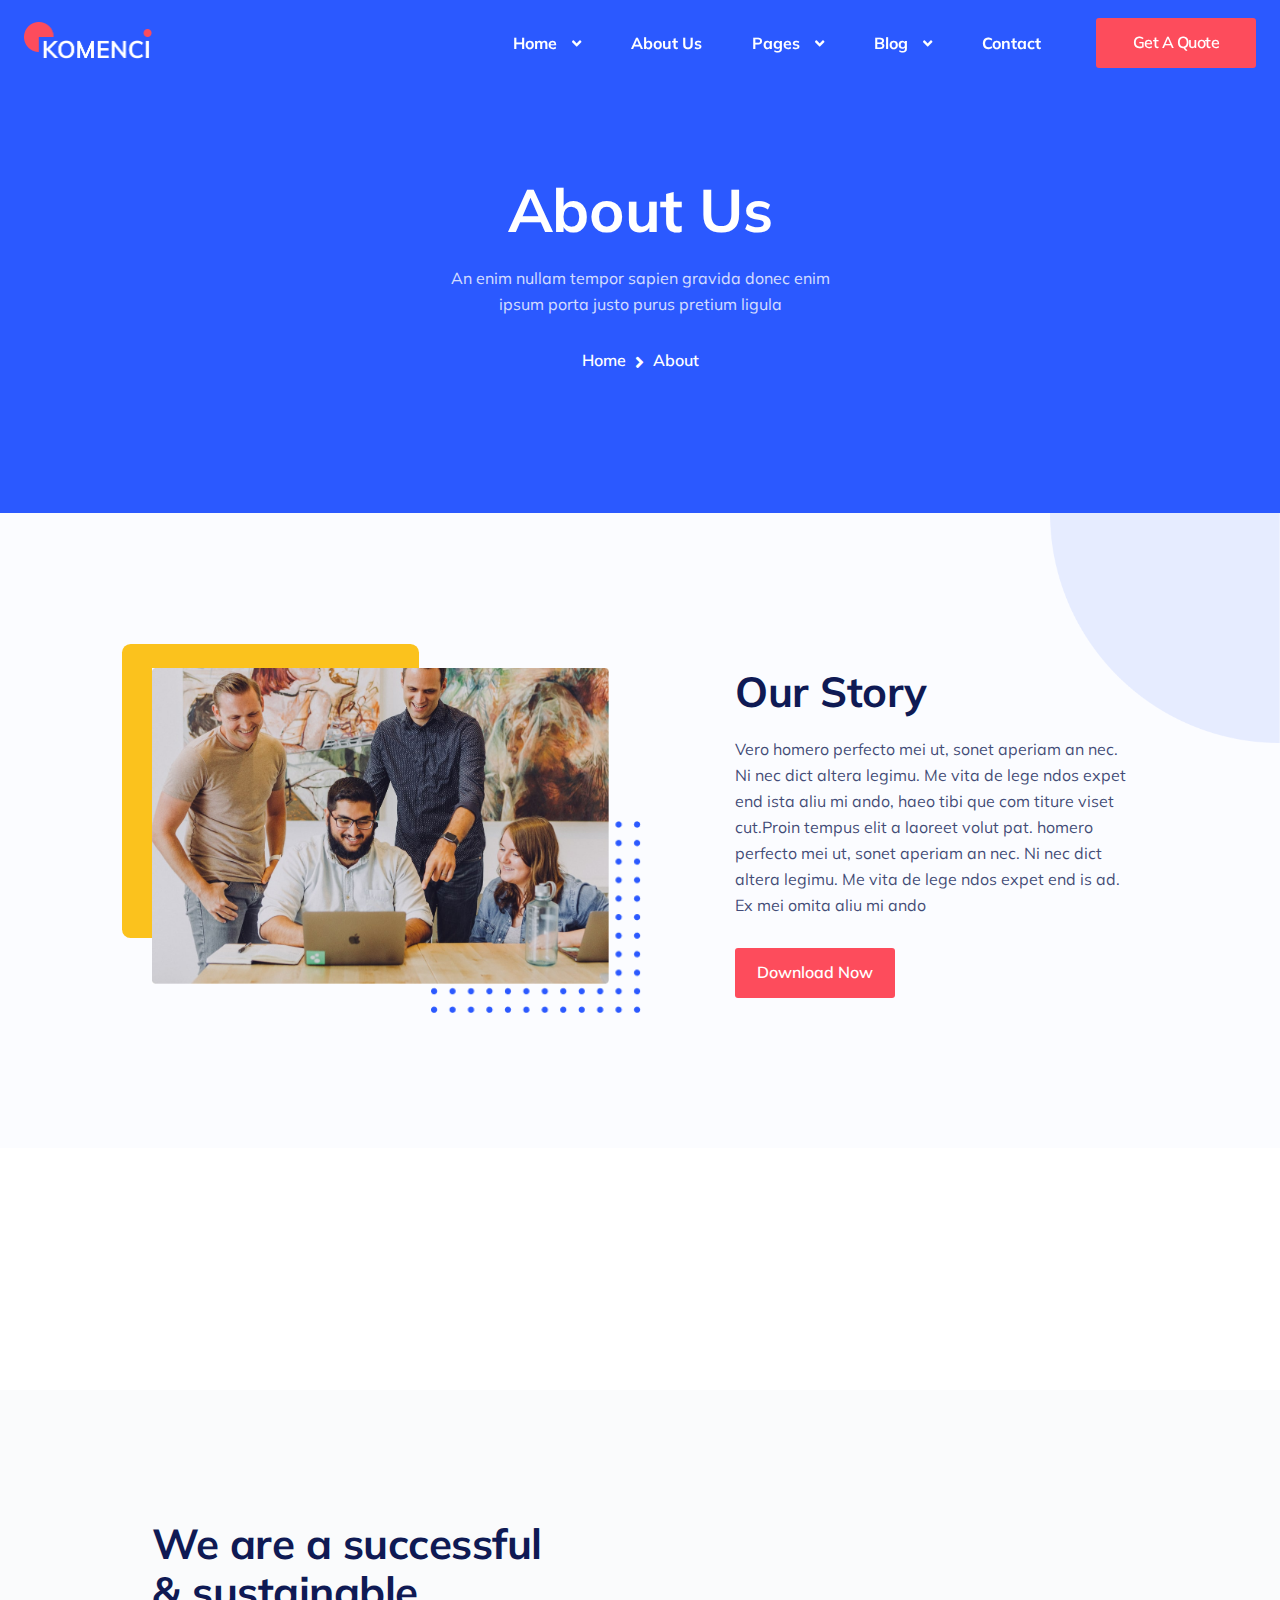
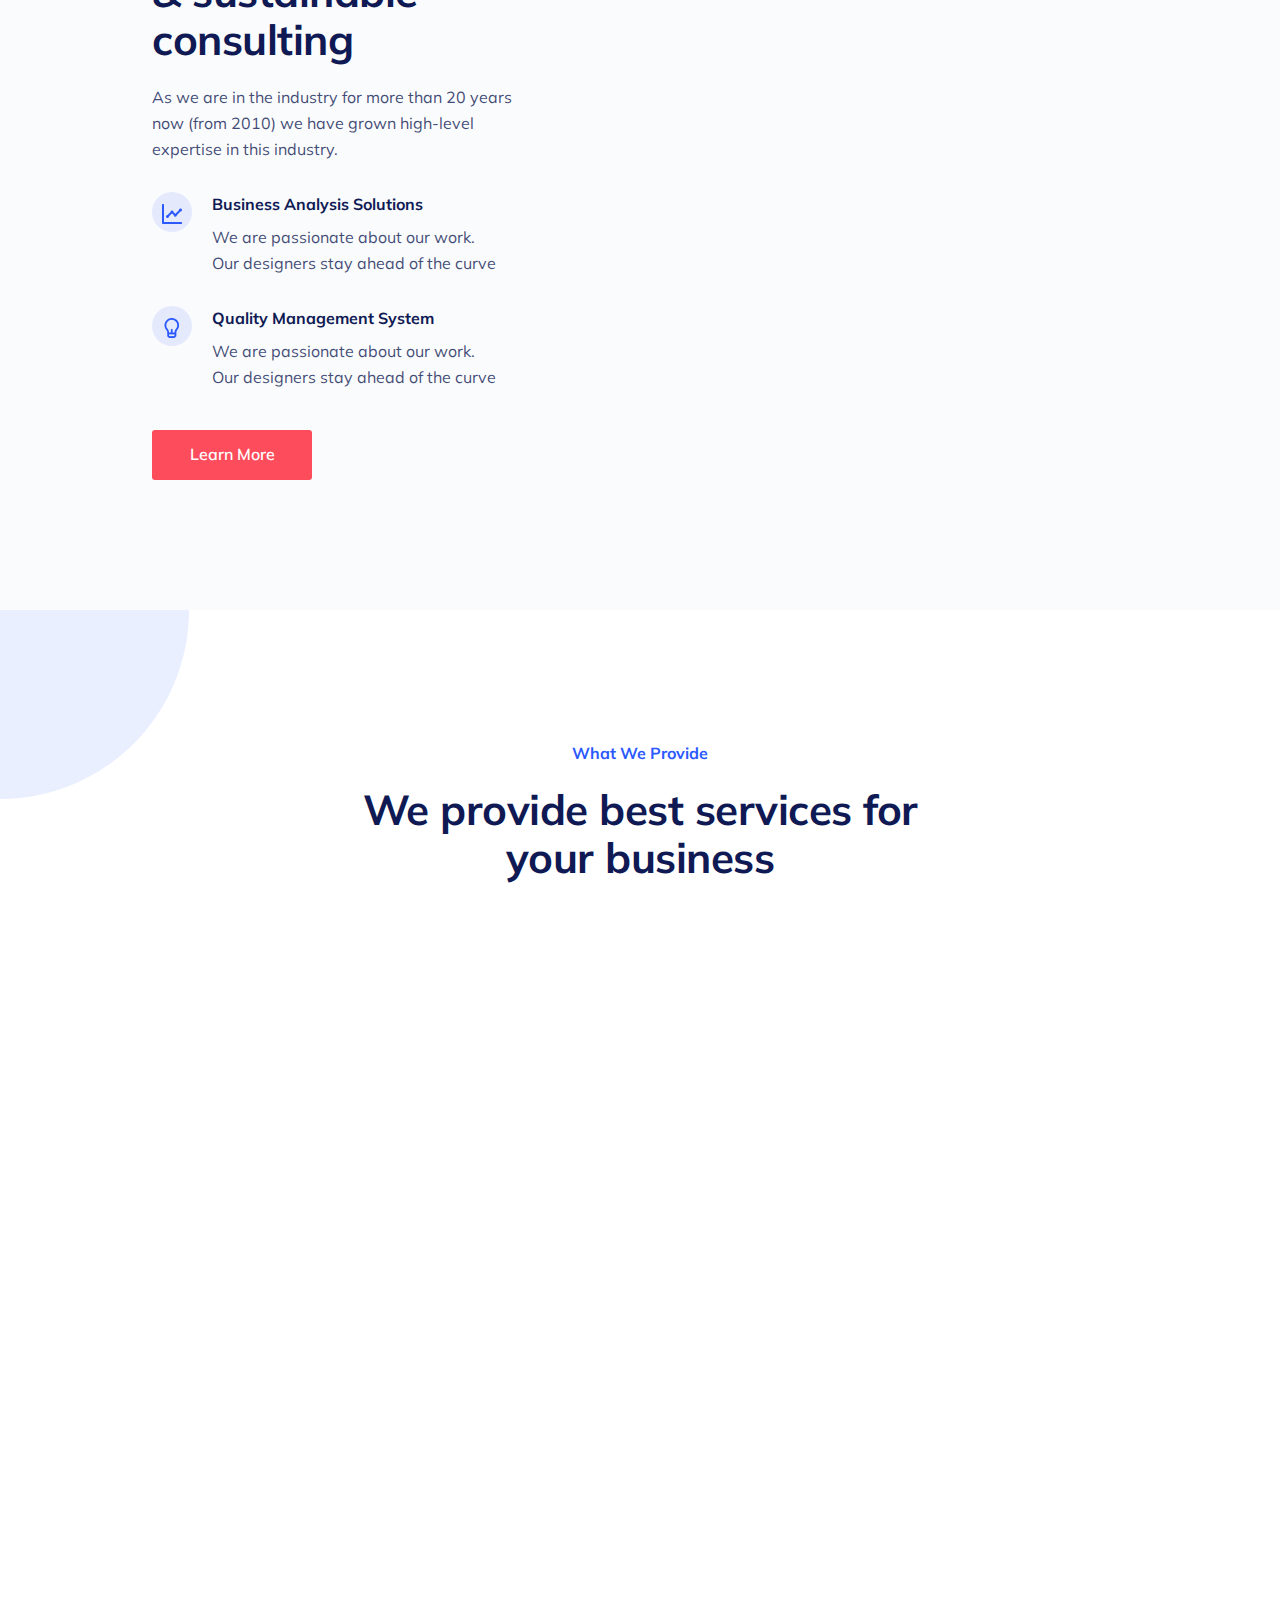
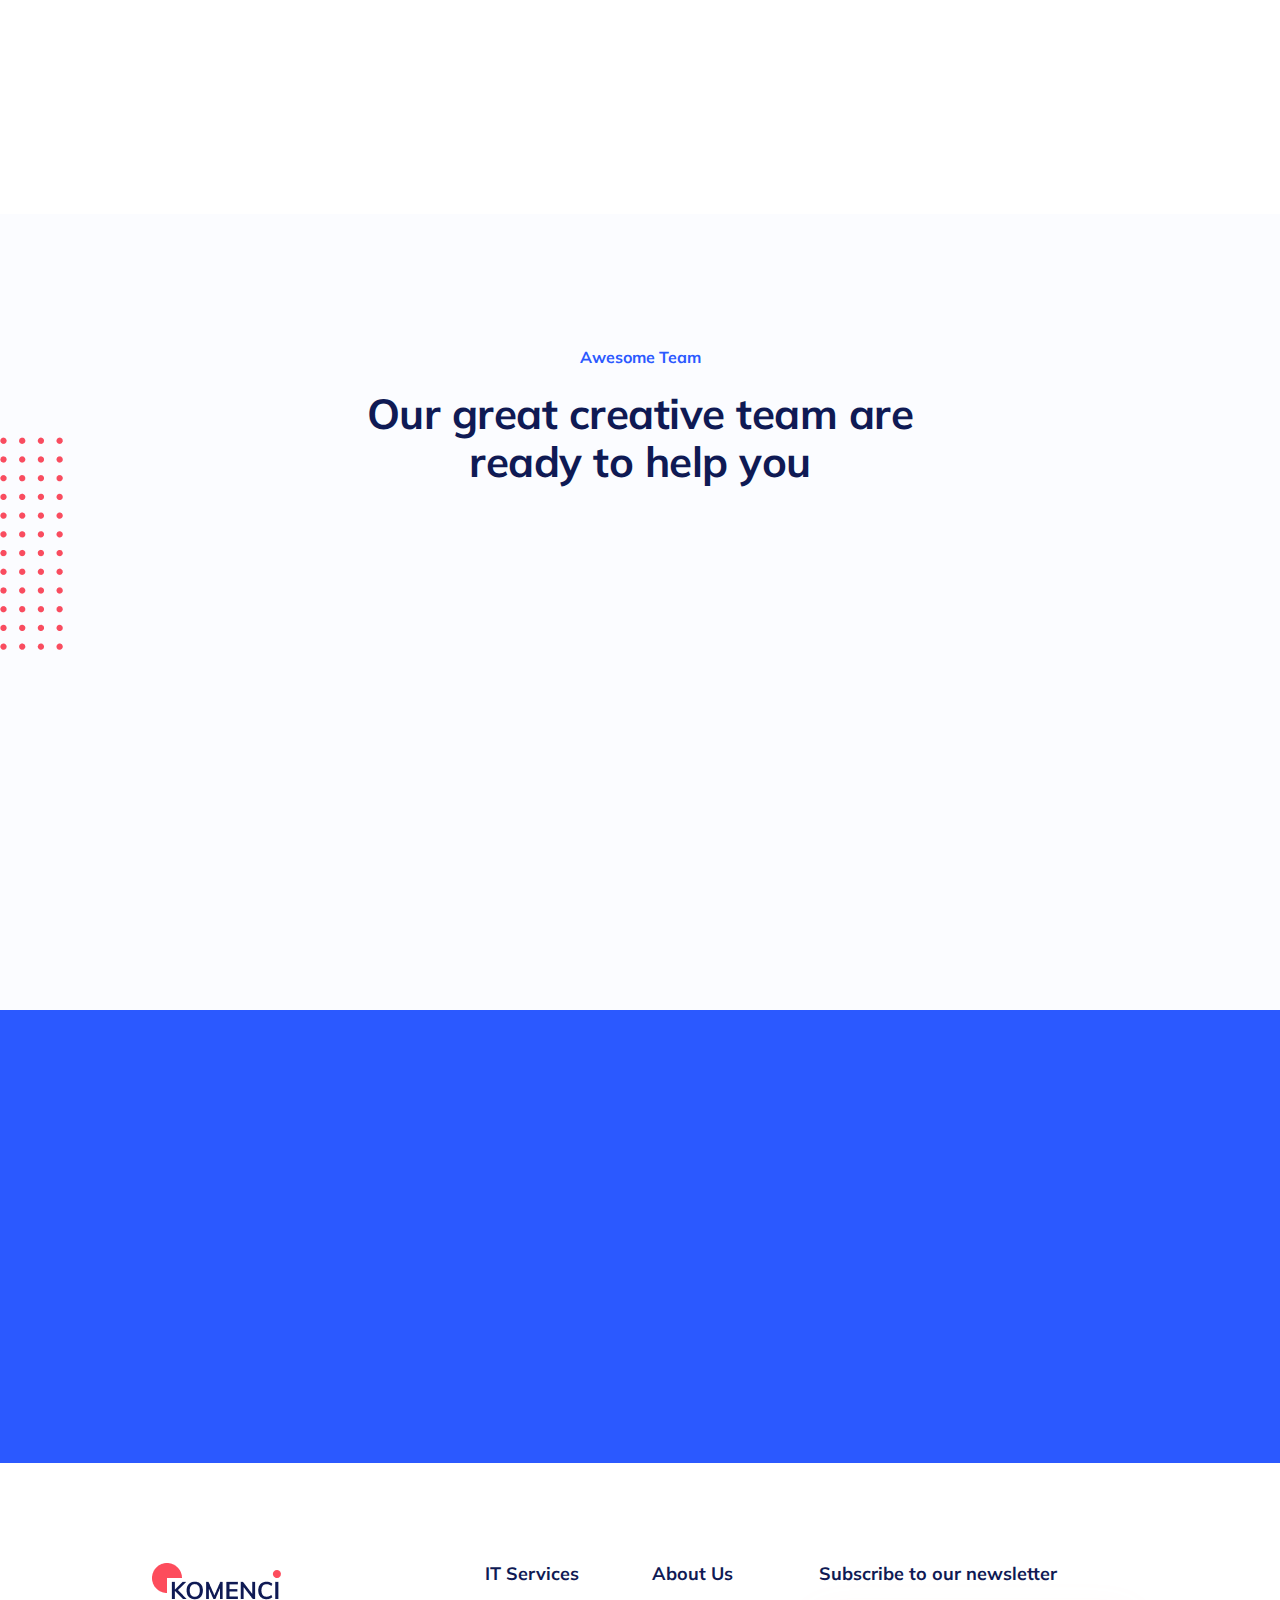
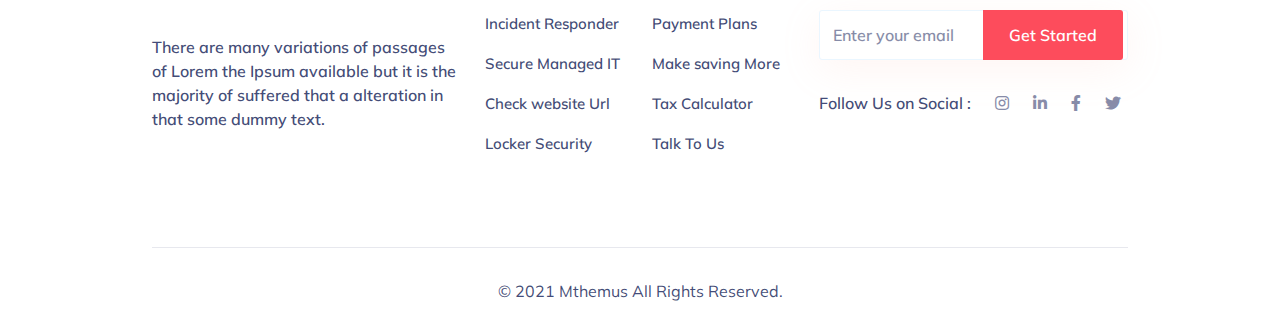
==== commit f5405942: "first commit" ====
--- a/about.html
+++ b/about.html
@@ -284,7 +284,7 @@
 					</div>
 					<div class="row">
 						<div class="col-lg-4 col-md-6 col-sm-6">
-							<div class="comenci-service-wrap comenci-service-wrap2">
+							<div class="comenci-service-wrap comenci-service-wrap2 wow fadeInUpX" data-wow-delay="0s">
 								<div class="comenci-service-icon">
 									<img src="images/v2/icon6.png" alt="">
 								</div>
@@ -296,7 +296,7 @@
 							</div>
 						</div>
 						<div class="col-lg-4 col-md-6 col-sm-6">
-							<div class="comenci-service-wrap comenci-service-wrap2">
+							<div class="comenci-service-wrap comenci-service-wrap2 wow fadeInUpX" data-wow-delay="0.20s">
 								<div class="comenci-service-icon">
 									<img src="images/v2/icon7.png" alt="">
 								</div>
@@ -308,7 +308,7 @@
 							</div>
 						</div>
 						<div class="col-lg-4 col-md-6 col-sm-6">
-							<div class="comenci-service-wrap comenci-service-wrap2">
+							<div class="comenci-service-wrap comenci-service-wrap2 wow fadeInUpX" data-wow-delay="0.40s">
 								<div class="comenci-service-icon">
 									<img src="images/v2/icon8.png" alt="">
 								</div>
@@ -320,7 +320,7 @@
 							</div>
 						</div>
 						<div class="col-lg-4 col-md-6 col-sm-6">
-							<div class="comenci-service-wrap comenci-service-wrap2">
+							<div class="comenci-service-wrap comenci-service-wrap2 wow fadeInUpX" data-wow-delay="0.60s">
 								<div class="comenci-service-icon">
 									<img src="images/v2/icon9.png" alt="">
 								</div>
@@ -332,7 +332,7 @@
 							</div>
 						</div>
 						<div class="col-lg-4 col-md-6 col-sm-6">
-							<div class="comenci-service-wrap comenci-service-wrap2">
+							<div class="comenci-service-wrap comenci-service-wrap2 wow fadeInUpX" data-wow-delay="0.80s">
 								<div class="comenci-service-icon">
 									<img src="images/v2/icon10.png" alt="">
 								</div>
@@ -344,7 +344,7 @@
 							</div>
 						</div>
 						<div class="col-lg-4 col-md-6 col-sm-6">
-							<div class="comenci-service-wrap comenci-service-wrap2">
+							<div class="comenci-service-wrap comenci-service-wrap2 wow fadeInUpX" data-wow-delay="1s">
 								<div class="comenci-service-icon">
 									<img src="images/v2/icon11.png" alt="">
 								</div>
--- a/css/main.css
+++ b/css/main.css
@@ -356,7 +356,7 @@
 .site-menu-main .nav-link-item {
   color: #fff;
   font-size: 16px;
-  font-weight: 600;
+  font-weight: 700;
   font-style: normal;
   letter-spacing: normal;
   position: relative;
@@ -430,8 +430,8 @@
 
 @media (max-width: 992px) {
   .site-menu-main .sub-menu--item {
-    padding-top: 13px;
-    padding-bottom: 13px;
+    padding-top: 10px;
+    padding-bottom: 10px;
     border-bottom: 1px solid rgba(0, 0, 0, 0.1);
   }
 }
--- a/style.css
+++ b/style.css
@@ -325,9 +325,9 @@
     padding: 10px 0;
     background-color: #2B59FF;
 }
-header.comenci-header-section.home-header.sticky-menu{
+/*header.comenci-header-section.home-header.sticky-menu{
     background: #781BFF;
-}
+}*/
 header.comenci-header-section.color-blue.sticky-menu{
     background: #0F1A54;
 }
@@ -420,7 +420,7 @@
     color: #fff;
 }
 .comenci-footer-menu ul li{
-    margin-bottom: 14px;
+    margin-bottom: 13px;
 }
 .comenci-footer-menu ul li:last-child{
     margin-bottom: 0;
@@ -1770,6 +1770,7 @@
 }
 .comenci-team-section2 .comenci-social ul li a{
     font-size: 16px;
+    color: #0F1A54;
 }
 .comenci-team-section2 .comenci-social ul li a:hover{
     color: #FBC21D;
@@ -2414,9 +2415,11 @@
     margin-bottom: 20px;
     text-transform: capitalize;
 }
-.comenci-inner-content p{
+.comenci-inner-content p {
     color: #fff;
     opacity: 0.8;
+    max-width: 410px;
+    margin: 0 auto 30px;
 }
 .comenci-breadcrumb ul li {
     color: #fff;
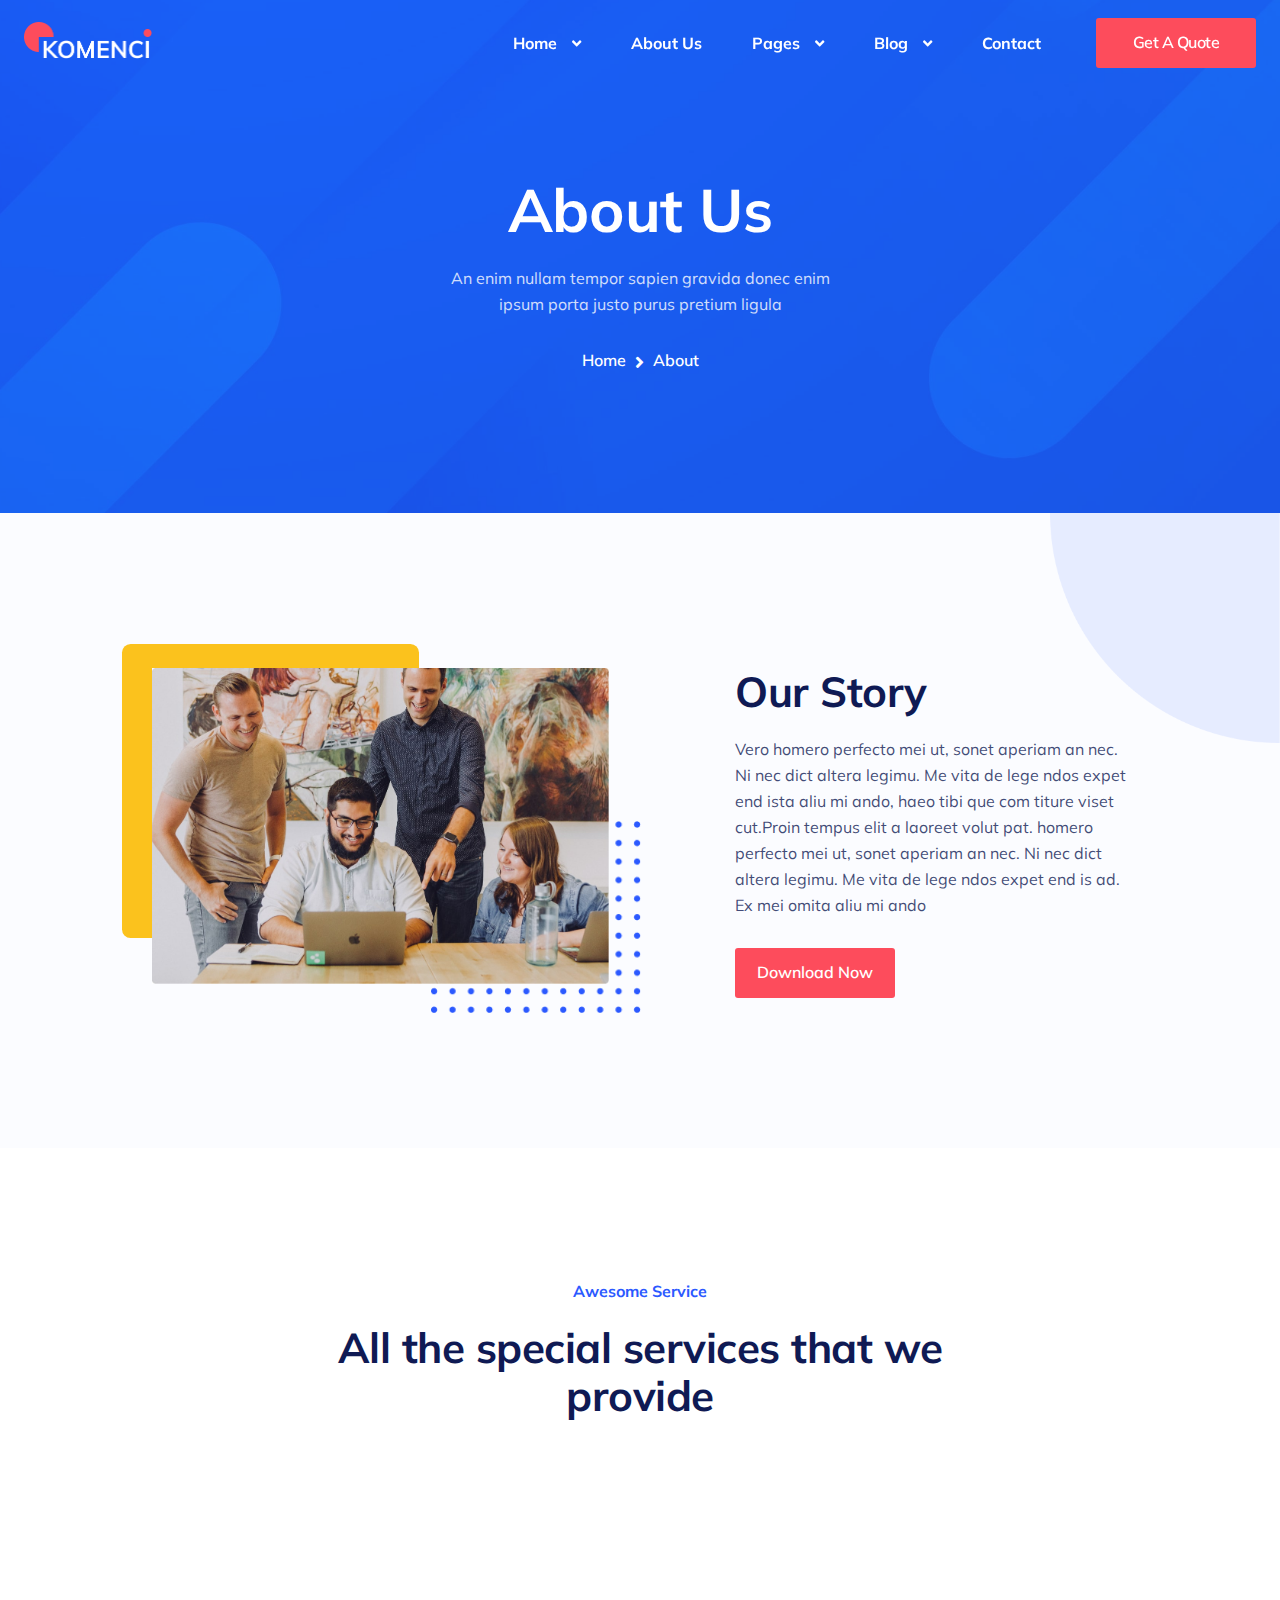
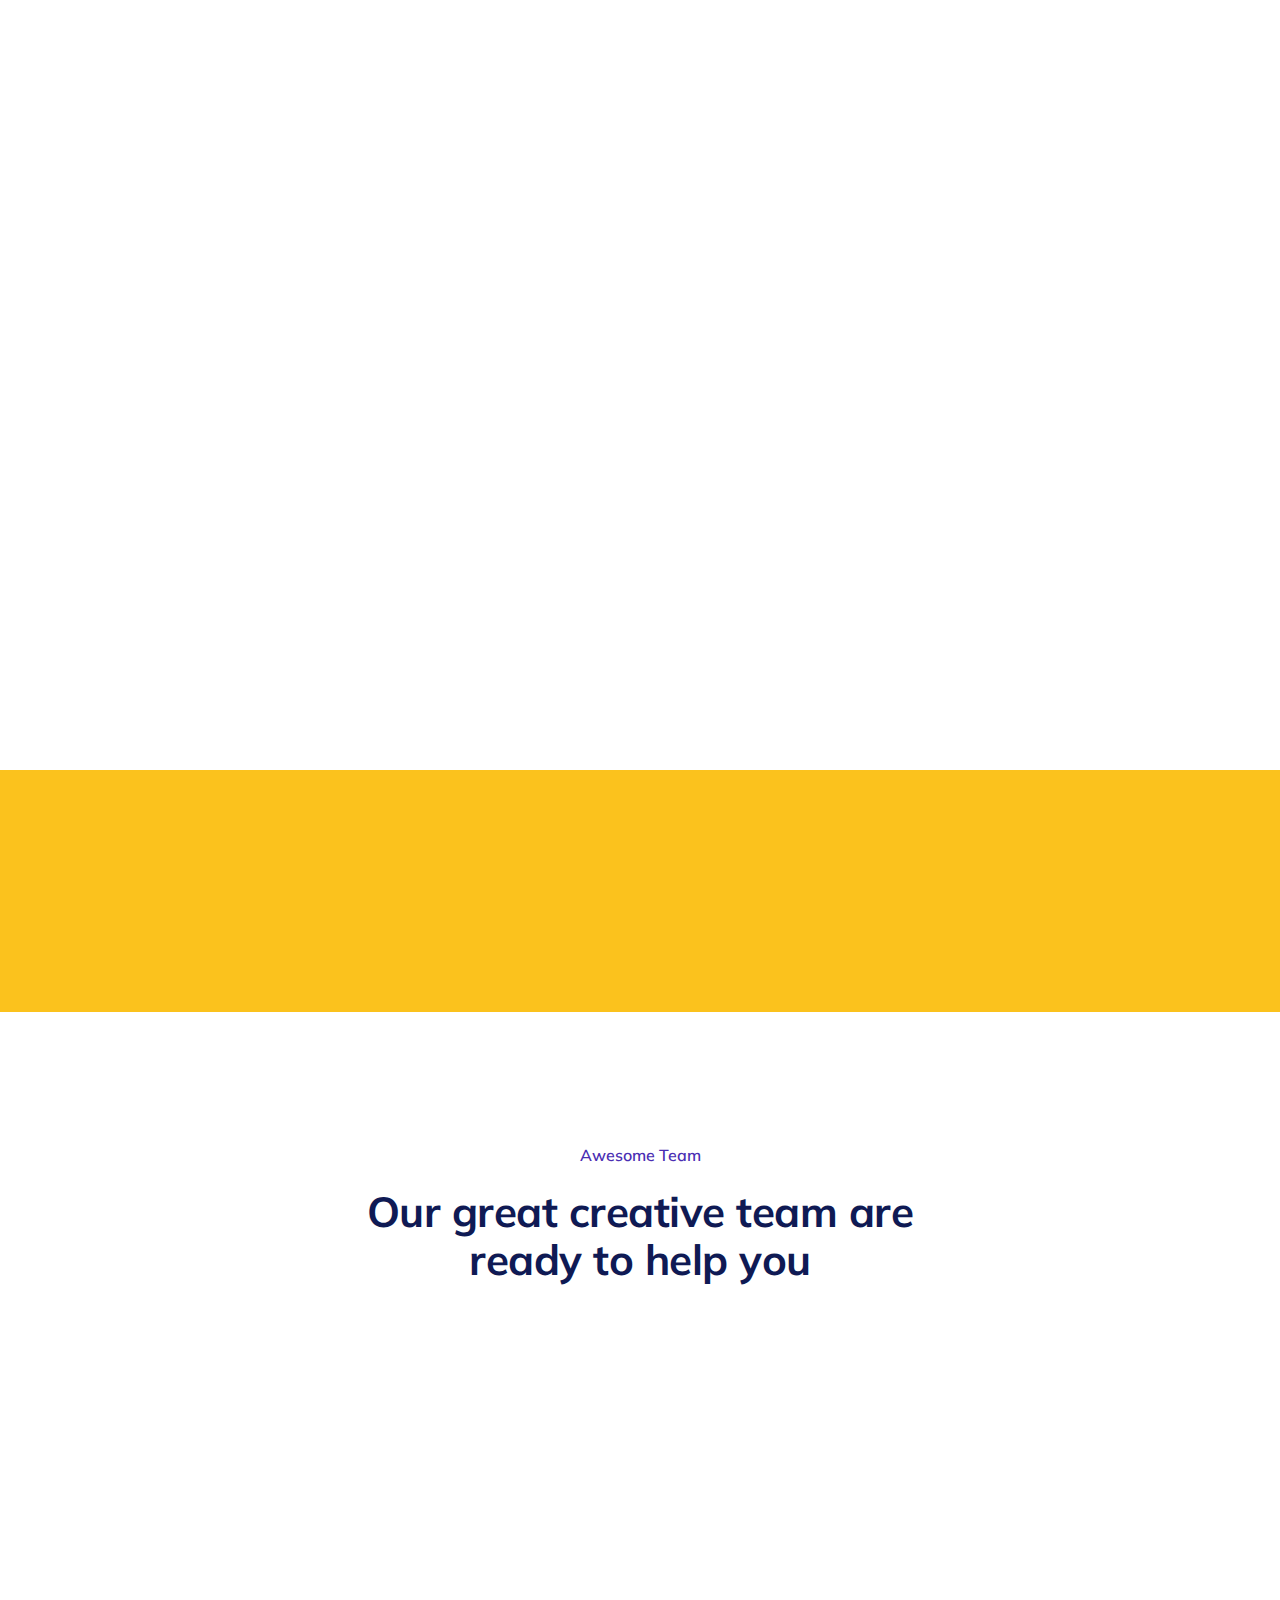
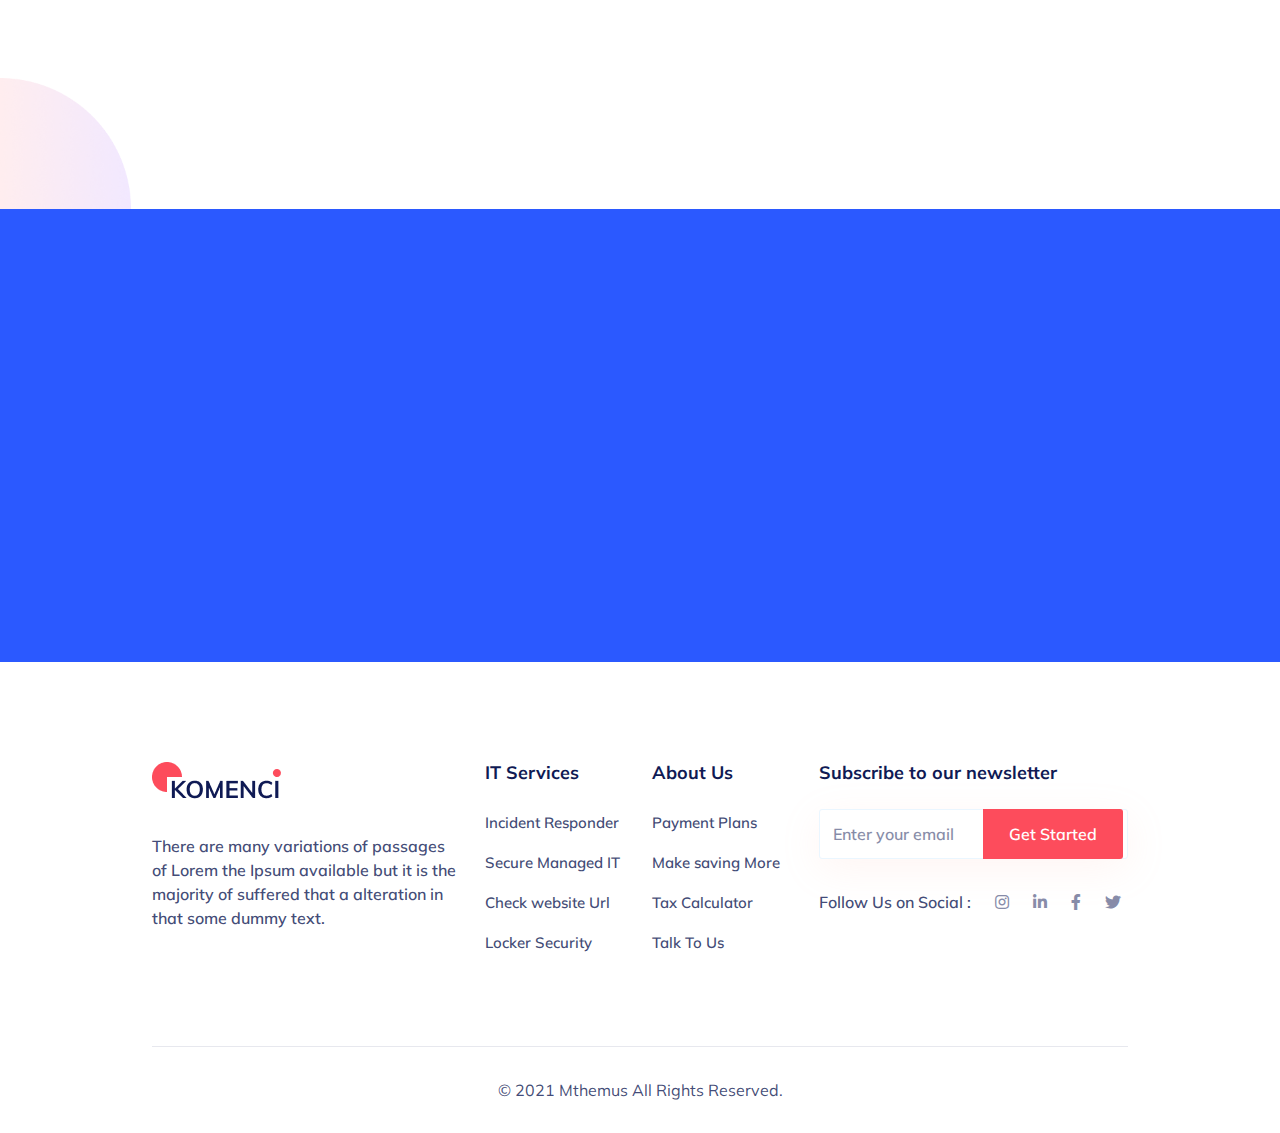
==== commit a76630df: "first commit" ====
--- a/about.html
+++ b/about.html
@@ -205,167 +205,140 @@
 				</div>
 		    </div><!--End comenci-story-section -->
 
-		    <div class="comenci-counter-section about-page">
+
+			<div class="comenci-service-section home-three padding-less-bottom">
+				<div class="container">
+					<div class="comenci-section-title">
+						<div class="comenci-default-content color-blue">
+							<span>Awesome Service</span>
+							<h2>All the special services that we provide</h2>
+						</div>
+					</div>
+					<div class="row">
+						<div class="col-lg-4 col-md-6 col-sm-6">
+							<div class="comenci-service-wrap comenci-service-wrap2 wow fadeInUpX" data-wow-delay="0s">
+								<div class="comenci-service-icon color1">
+									<img src="images/v3/icon5.png" alt="">
+								</div>
+								<div class="comenci-service-data">
+									<h3>Social Media Marketing</h3>
+									<p>Social media marketing is a form of internet marketing that involves creating and sharing content on social media.</p>
+									<a class="icon-btn" href="single-service.html">Discover Now <i class="fas fa-angle-right"></i></a>
+								</div>
+							</div>
+						</div>
+						<div class="col-lg-4 col-md-6 col-sm-6">
+							<div class="comenci-service-wrap comenci-service-wrap2 wow fadeInUpX" data-wow-delay="0.20s">
+								<div class="comenci-service-icon color2">
+									<img src="images/v3/icon6.png" alt="">
+								</div>
+								<div class="comenci-service-data">
+									<h3>Competitor Research</h3>
+									<p>Social media marketing is a form of internet marketing that involves creating and sharing content on social media.</p>
+									<a class="icon-btn" href="single-service.html">Discover Now <i class="fas fa-angle-right"></i></a>
+								</div>
+							</div>
+						</div>
+						<div class="col-lg-4 col-md-6 col-sm-6">
+							<div class="comenci-service-wrap comenci-service-wrap2 wow fadeInUpX" data-wow-delay="0.40s">
+								<div class="comenci-service-icon color3">
+									<img src="images/v3/icon7.png" alt="">
+								</div>
+								<div class="comenci-service-data">
+									<h3>Content Marketing</h3>
+									<p>Social media marketing is a form of internet marketing that involves creating and sharing content on social media.</p>
+									<a class="icon-btn" href="single-service.html">Discover Now <i class="fas fa-angle-right"></i></a>
+								</div>
+							</div>
+						</div>
+						<div class="col-lg-4 col-md-6 col-sm-6">
+							<div class="comenci-service-wrap comenci-service-wrap2 wow fadeInUpX" data-wow-delay="0.60s">
+								<div class="comenci-service-icon color4">
+									<img src="images/v3/icon8.png" alt="">
+								</div>
+								<div class="comenci-service-data">
+									<h3>Creative Content</h3>
+									<p>Social media marketing is a form of internet marketing that involves creating and sharing content on social media.</p>
+									<a class="icon-btn" href="single-service.html">Discover Now <i class="fas fa-angle-right"></i></a>
+								</div>
+							</div>
+						</div>
+						<div class="col-lg-4 col-md-6 col-sm-6">
+							<div class="comenci-service-wrap comenci-service-wrap2 wow fadeInUpX" data-wow-delay="0.80s">
+								<div class="comenci-service-icon color5">
+									<img src="images/v3/icon9.png" alt="">
+								</div>
+								<div class="comenci-service-data">
+									<h3>Expense Reporting</h3>
+									<p>Social media marketing is a form of internet marketing that involves creating and sharing content on social media.</p>
+									<a class="icon-btn" href="single-service.html">Discover Now <i class="fas fa-angle-right"></i></a>
+								</div>
+							</div>
+						</div>
+						<div class="col-lg-4 col-md-6 col-sm-6">
+							<div class="comenci-service-wrap comenci-service-wrap2 wow fadeInUpX" data-wow-delay="1s">
+								<div class="comenci-service-icon color6">
+									<img src="images/v3/icon10.png" alt="">
+								</div>
+								<div class="comenci-service-data">
+									<h3>Marketing & Advertising</h3>
+									<p>Social media marketing is a form of internet marketing that involves creating and sharing content on social media.</p>
+									<a class="icon-btn" href="single-service.html">Discover Now <i class="fas fa-angle-right"></i></a>
+								</div>
+							</div>
+						</div>
+					</div>
+				</div>
+			</div><!--End comenci-service-section -->
+
+			<div class="comenci-counter-section home-three">
 				<div id="comenci-counter"></div>
 				<div class="container">
 					<div class="comenci-counter-wrap">
 						<div class="comenci-single-counter wow fadeInUpX" data-wow-delay="0s">
-							<h2 class="comenci-counter-number color1"><span data-percentage="160" class="comenci-counter"></span>+</h2>
-							<p>Active Clients</p>
+							<div class="comenci-counter-icon">
+								<img src="images/v3/counter1.png" alt="">
+							</div>
+							<div class="counter-data">
+								<h2 class="comenci-counter-number"><span data-percentage="160" class="comenci-counter"></span>+</h2>
+								<p>Active Clients</p>
+							</div>
 						</div>
 						<div class="comenci-single-counter wow fadeInUpX" data-wow-delay="0.25s">
-							<h2 class="comenci-counter-number color2"><span data-percentage="25" class="comenci-counter"></span>K</h2>
-							<p>Complete Project</p>
+							<div class="comenci-counter-icon">
+								<img src="images/v3/counter2.png" alt="">
+							</div>
+							<div class="counter-data">
+								<h2 class="comenci-counter-number"><span data-percentage="25" class="comenci-counter"></span>K</h2>
+								<p>Complete Project</p>
+							</div>
 						</div>
 						<div class="comenci-single-counter wow fadeInUpX" data-wow-delay="0.5s">
-							<h2 class="comenci-counter-number color3"><span data-percentage="68" class="comenci-counter"></span>K</h2>
-							<p>Client Ratting</p>
+							<div class="comenci-counter-icon">
+								<img src="images/v3/counter3.png" alt="">
+							</div>
+							<div class="counter-data">
+								<h2 class="comenci-counter-number"><span data-percentage="68" class="comenci-counter"></span>K</h2>
+								<p>Client Ratting</p>
+							</div>
 						</div>
 						<div class="comenci-single-counter wow fadeInUpX" data-wow-delay="0.75s">
-							<h2 class="comenci-counter-number color4"><span data-percentage="24" class="comenci-counter"></span>/7</h2>
-							<p>Customer Support</p>
+							<div class="comenci-counter-icon">
+								<img src="images/v3/counter4.png" alt="">
+							</div>
+							<div class="counter-data">
+								<h2 class="comenci-counter-number"><span data-percentage="24" class="comenci-counter"></span>/7</h2>
+								<p>Customer Support</p>
+							</div>
 						</div>
 					</div>
 				</div>
 			</div><!--End comenci-counter-section -->
 
-			<div class="comenci-about-section comenci-about-page">
-				<div class="container">
-					<div class="row">
-						<div class="col-lg-5 order-lg-1 order-sm-2">
-							<div class="comenci-default-content comenci-default-content2">
-								<h2>We are a successful &amp; sustainable consulting</h2>
-								<p>As we are in the industry for more than 20 years now (from 2010) we have grown high-level expertise in this industry. </p>
-								<div class="comenci-about-info">
-									<div class="comenci-about-info-item">
-										<div class="comenci-about-info-icon">
-											<img src="images/v2/icon4.png" alt="">
-										</div>
-										<div class="comenci-about-info-data">
-											<h5>Business Analysis Solutions</h5>
-											<p>We are passionate about our work. Our designers stay ahead of the curve</p>
-										</div>
-									</div>
-									<div class="comenci-about-info-item">
-										<div class="comenci-about-info-icon">
-											<img src="images/v2/icon5.png" alt="">
-										</div>
-										<div class="comenci-about-info-data">
-											<h5>Quality Management System</h5>
-											<p>We are passionate about our work. Our designers stay ahead of the curve</p>
-										</div>
-									</div>
-								</div>
-								<a class="comenci-default-btn" href="service.html">Learn More</a>
-							</div>
-						</div>
-						<div class="col-lg-6 offset-lg-1 order-lg-2 order-sm-1">
-							<div class="comenci-about-thumb wow fadeInUpX" data-wow-delay="0s">
-								<img src="images/v2/about1.jpg" alt="">
-								<div class="comenci-about-thumb2 wow fadeInUpX" data-wow-delay="0.25s">
-									<img src="images/v2/about2.jpg" alt="">
-								</div>
-								<div class="dot-shape">
-									<img src="images/v2/dots.png" alt="">
-								</div>
-							</div>
-						</div>
-					</div>
-				</div>
-			</div><!--End comenci-footer-section -->
-
-			<div class="comenci-service-section padding-less-bottom">
+			<div class="comenci-team-section padding-less-bottom">
 				<div class="container">
 					<div class="comenci-section-title">
-						<div class="comenci-default-content comenci-default-content2 color-blue">
-							<span>What We Provide</span>
-							<h2>We provide best services for your business</h2>
-						</div>
-					</div>
-					<div class="row">
-						<div class="col-lg-4 col-md-6 col-sm-6">
-							<div class="comenci-service-wrap comenci-service-wrap2 wow fadeInUpX" data-wow-delay="0s">
-								<div class="comenci-service-icon">
-									<img src="images/v2/icon6.png" alt="">
-								</div>
-								<div class="comenci-service-data">
-									<h3>Web Development</h3>
-									<p>Social media marketing is a form of internet marketing that involves creating and sharing content on social media.</p>
-									<a class="icon-btn color-yellow" href="single-service.html">Read More <i class="fas fa-long-arrow-alt-right"></i></a>
-								</div>
-							</div>
-						</div>
-						<div class="col-lg-4 col-md-6 col-sm-6">
-							<div class="comenci-service-wrap comenci-service-wrap2 wow fadeInUpX" data-wow-delay="0.20s">
-								<div class="comenci-service-icon">
-									<img src="images/v2/icon7.png" alt="">
-								</div>
-								<div class="comenci-service-data">
-									<h3>Security Systems</h3>
-									<p>Social media marketing is a form of internet marketing that involves creating and sharing content on social media.</p>
-									<a class="icon-btn color-yellow" href="single-service.html">Read More <i class="fas fa-long-arrow-alt-right"></i></a>
-								</div>
-							</div>
-						</div>
-						<div class="col-lg-4 col-md-6 col-sm-6">
-							<div class="comenci-service-wrap comenci-service-wrap2 wow fadeInUpX" data-wow-delay="0.40s">
-								<div class="comenci-service-icon">
-									<img src="images/v2/icon8.png" alt="">
-								</div>
-								<div class="comenci-service-data">
-									<h3>Internet Services</h3>
-									<p>Social media marketing is a form of internet marketing that involves creating and sharing content on social media.</p>
-									<a class="icon-btn color-yellow" href="single-service.html">Read More <i class="fas fa-long-arrow-alt-right"></i></a>
-								</div>
-							</div>
-						</div>
-						<div class="col-lg-4 col-md-6 col-sm-6">
-							<div class="comenci-service-wrap comenci-service-wrap2 wow fadeInUpX" data-wow-delay="0.60s">
-								<div class="comenci-service-icon">
-									<img src="images/v2/icon9.png" alt="">
-								</div>
-								<div class="comenci-service-data">
-									<h3>Digital Marketing</h3>
-									<p>Social media marketing is a form of internet marketing that involves creating and sharing content on social media.</p>
-									<a class="icon-btn color-yellow" href="single-service.html">Read More <i class="fas fa-long-arrow-alt-right"></i></a>
-								</div>
-							</div>
-						</div>
-						<div class="col-lg-4 col-md-6 col-sm-6">
-							<div class="comenci-service-wrap comenci-service-wrap2 wow fadeInUpX" data-wow-delay="0.80s">
-								<div class="comenci-service-icon">
-									<img src="images/v2/icon10.png" alt="">
-								</div>
-								<div class="comenci-service-data">
-									<h3>IT Consultancy</h3>
-									<p>Social media marketing is a form of internet marketing that involves creating and sharing content on social media.</p>
-									<a class="icon-btn color-yellow" href="single-service.html">Read More <i class="fas fa-long-arrow-alt-right"></i></a>
-								</div>
-							</div>
-						</div>
-						<div class="col-lg-4 col-md-6 col-sm-6">
-							<div class="comenci-service-wrap comenci-service-wrap2 wow fadeInUpX" data-wow-delay="1s">
-								<div class="comenci-service-icon">
-									<img src="images/v2/icon11.png" alt="">
-								</div>
-								<div class="comenci-service-data">
-									<h3>Cloud Computing</h3>
-									<p>Social media marketing is a form of internet marketing that involves creating and sharing content on social media.</p>
-									<a class="icon-btn color-yellow" href="single-service.html">Read More <i class="fas fa-long-arrow-alt-right"></i></a>
-								</div>
-							</div>
-						</div>
-					</div>
-				</div>
-				<div class="comenci-shape2">
-					<img src="images/v2/shape2.png" alt="">
-				</div>
-			</div><!--End comenci-service-section -->
-
-			<div class="comenci-team-section comenci-team-section2 padding-less-bottom comenci-about-page">
-				<div class="container">
-					<div class="comenci-section-title">
-						<div class="comenci-default-content comenci-default-content2 color-blue">
+						<div class="comenci-default-content">
 							<span>Awesome Team</span>
 							<h2>Our great creative team are ready to help you</h2>
 						</div>
@@ -374,20 +347,20 @@
 						<div class="col-lg-3 col-md-6 col-sm-6">
 							<div class="comenci-team-wrap wow fadeInUpX" data-wow-delay="0s">
 								<div class="comenci-team-thumb">
-									<img src="images/v2/team1.jpg" alt="">
-									<div class="comenci-social">
-										<ul>
-											<li><a href=""><i class="fab fa-instagram"></i></a></li>
-											<li><a href=""><i class="fab fa-linkedin-in"></i></a></li>
-											<li><a href=""><i class="fab fa-facebook-f"></i></a></li>
-											<li><a href=""><i class="fab fa-twitter"></i></a></li>
-										</ul>
-									</div>
+									<img src="images/team1.png" alt="">
 								</div>
 								<div class="comenci-team-data">
 									<h3>Cameron Williamson</h3>
 									<div class="comenci-team-footer">
 										<p>Co -Founder</p>
+										<div class="comenci-social">
+											<ul>
+												<li><a href=""><i class="fab fa-instagram"></i></a></li>
+												<li><a href=""><i class="fab fa-linkedin-in"></i></a></li>
+												<li><a href=""><i class="fab fa-facebook-f"></i></a></li>
+												<li><a href=""><i class="fab fa-twitter"></i></a></li>
+											</ul>
+										</div>
 									</div>
 								</div>
 							</div>
@@ -395,20 +368,20 @@
 						<div class="col-lg-3 col-md-6 col-sm-6">
 							<div class="comenci-team-wrap wow fadeInUpX" data-wow-delay="0.25s">
 								<div class="comenci-team-thumb">
-									<img src="images/v2/team2.jpg" alt="">
-									<div class="comenci-social">
-										<ul>
-											<li><a href=""><i class="fab fa-instagram"></i></a></li>
-											<li><a href=""><i class="fab fa-linkedin-in"></i></a></li>
-											<li><a href=""><i class="fab fa-facebook-f"></i></a></li>
-											<li><a href=""><i class="fab fa-twitter"></i></a></li>
-										</ul>
-									</div>
+									<img src="images/team2.png" alt="">
 								</div>
 								<div class="comenci-team-data">
 									<h3>Brooklyn Simmons</h3>
 									<div class="comenci-team-footer">
 										<p>Project Manager</p>
+										<div class="comenci-social">
+											<ul>
+												<li><a href=""><i class="fab fa-instagram"></i></a></li>
+												<li><a href=""><i class="fab fa-linkedin-in"></i></a></li>
+												<li><a href=""><i class="fab fa-facebook-f"></i></a></li>
+												<li><a href=""><i class="fab fa-twitter"></i></a></li>
+											</ul>
+										</div>
 									</div>
 								</div>
 							</div>
@@ -416,20 +389,20 @@
 						<div class="col-lg-3 col-md-6 col-sm-6">
 							<div class="comenci-team-wrap wow fadeInUpX" data-wow-delay="0.5s">
 								<div class="comenci-team-thumb">
-									<img src="images/v2/team3.jpg" alt="">
-									<div class="comenci-social">
-										<ul>
-											<li><a href=""><i class="fab fa-instagram"></i></a></li>
-											<li><a href=""><i class="fab fa-linkedin-in"></i></a></li>
-											<li><a href=""><i class="fab fa-facebook-f"></i></a></li>
-											<li><a href=""><i class="fab fa-twitter"></i></a></li>
-										</ul>
-									</div>
+									<img src="images/team3.png" alt="">
 								</div>
 								<div class="comenci-team-data">
 									<h3>Robert Fox</h3>
 									<div class="comenci-team-footer">
 										<p>Web Designer</p>
+										<div class="comenci-social">
+											<ul>
+												<li><a href=""><i class="fab fa-instagram"></i></a></li>
+												<li><a href=""><i class="fab fa-linkedin-in"></i></a></li>
+												<li><a href=""><i class="fab fa-facebook-f"></i></a></li>
+												<li><a href=""><i class="fab fa-twitter"></i></a></li>
+											</ul>
+										</div>
 									</div>
 								</div>
 							</div>
@@ -437,30 +410,30 @@
 						<div class="col-lg-3 col-md-6 col-sm-6">
 							<div class="comenci-team-wrap wow fadeInUpX" data-wow-delay="0.75s">
 								<div class="comenci-team-thumb">
-									<img src="images/v2/team4.jpg" alt="">
-									<div class="comenci-social">
-										<ul>
-											<li><a href=""><i class="fab fa-instagram"></i></a></li>
-											<li><a href=""><i class="fab fa-linkedin-in"></i></a></li>
-											<li><a href=""><i class="fab fa-facebook-f"></i></a></li>
-											<li><a href=""><i class="fab fa-twitter"></i></a></li>
-										</ul>
-									</div>
+									<img src="images/team4.png" alt="">
 								</div>
 								<div class="comenci-team-data">
 									<h3>Esther Howard</h3>
 									<div class="comenci-team-footer">
 										<p>HR Manager</p>
-									</div>
-								</div>
-							</div>
-						</div>
-					</div>
-				</div>
-				<div class="comenci-dots3">
-					<img src="images/v2/dots3.png" alt="">
-				</div>
-			</div><!--End comenci-team-section -->
+										<div class="comenci-social">
+											<ul>
+												<li><a href=""><i class="fab fa-instagram"></i></a></li>
+												<li><a href=""><i class="fab fa-linkedin-in"></i></a></li>
+												<li><a href=""><i class="fab fa-facebook-f"></i></a></li>
+												<li><a href=""><i class="fab fa-twitter"></i></a></li>
+											</ul>
+										</div>
+									</div>
+								</div>
+							</div>
+						</div>
+					</div>
+				</div>
+				<div class="comenci-shape4">
+					<img src="images/shape4.png" alt="">
+				</div>
+			</div><!--End comenci-tem-section -->
 
 			<div class="comenci-cta-section">
 				<div class="container">
--- a/css/main.css
+++ b/css/main.css
@@ -445,6 +445,7 @@
 .site-menu-main .sub-menu--item > a {
   color: inherit;
   padding: 5px 20px;
+  font-weight: 700;
 }
 
 @media (min-width: 992px) {
--- a/style.css
+++ b/style.css
@@ -2407,6 +2407,9 @@
 .comenci-inner-section {
     background-color: #2B59FF;
     padding: 175px 0 140px;
+    background-size: cover;
+    background-position: center center;
+    background-image: url(images/inner-bg.png);
 }
 .comenci-inner-content {
     text-align: center;
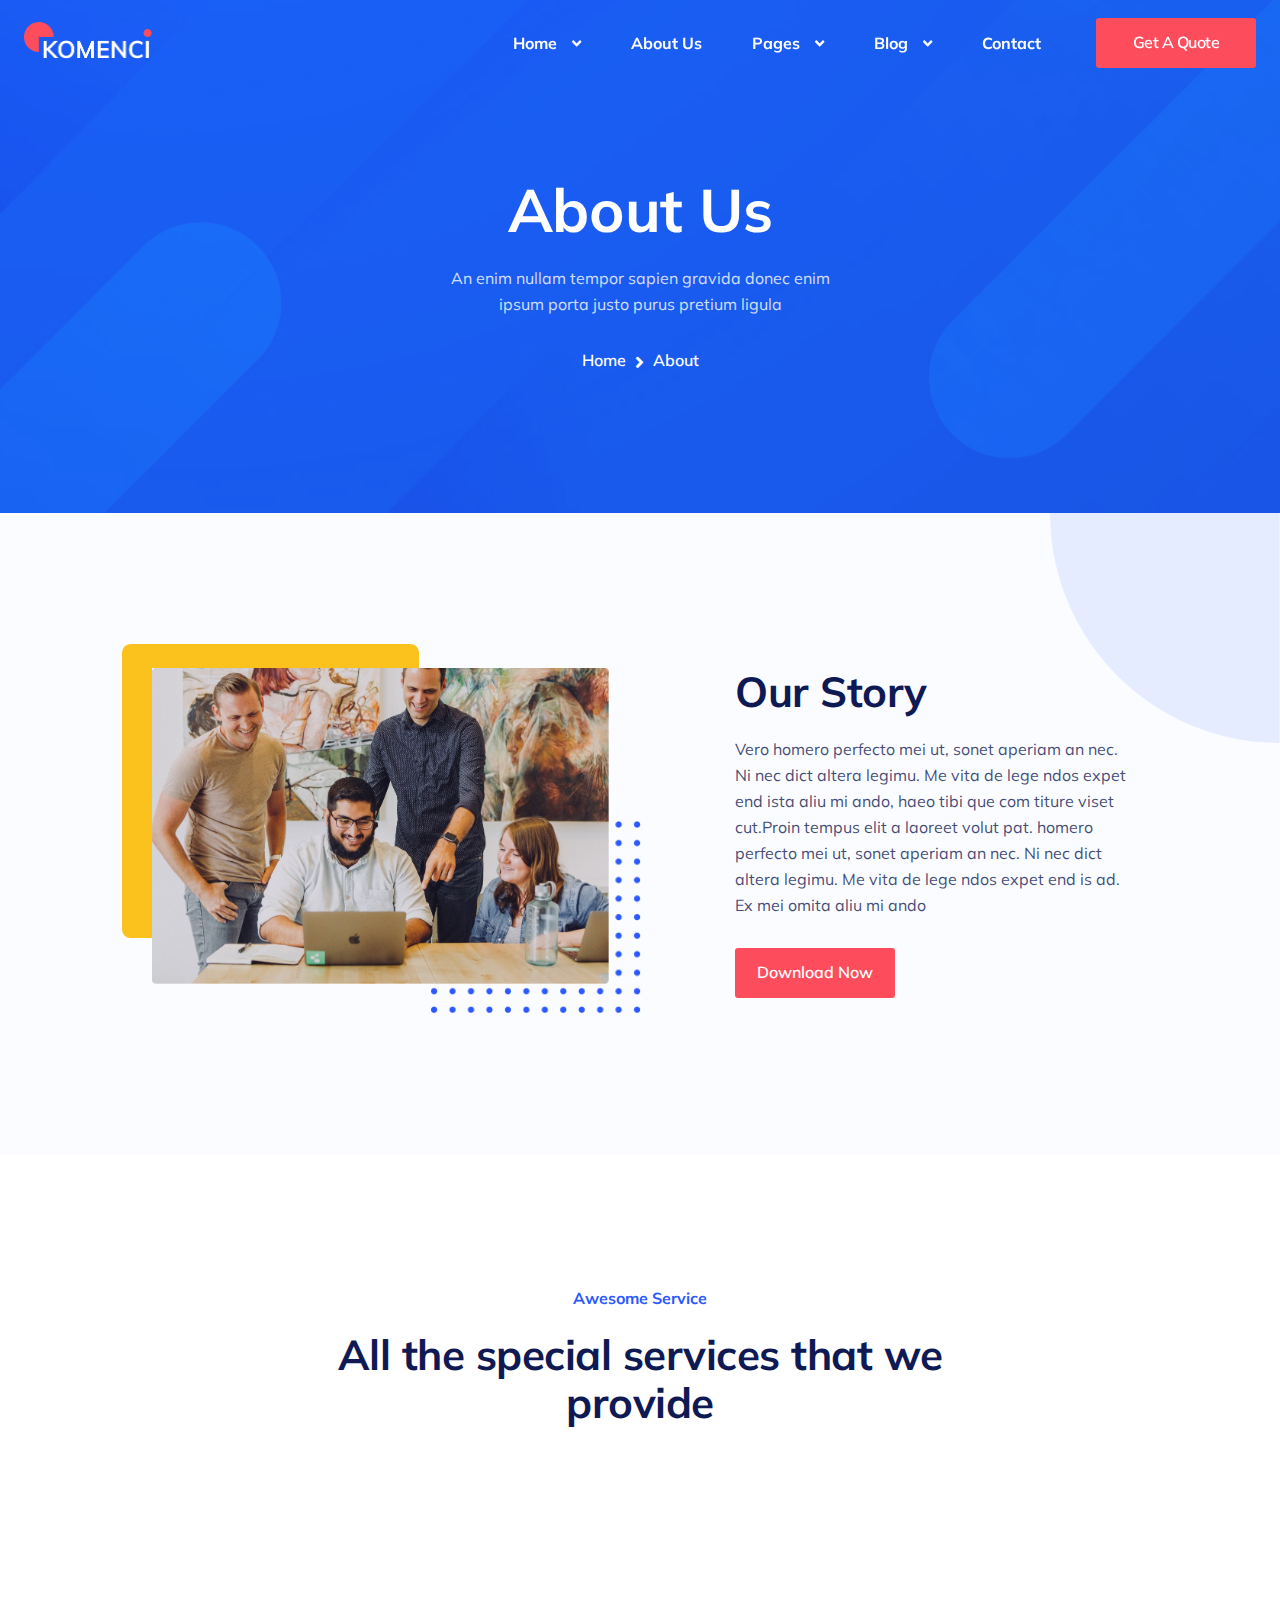
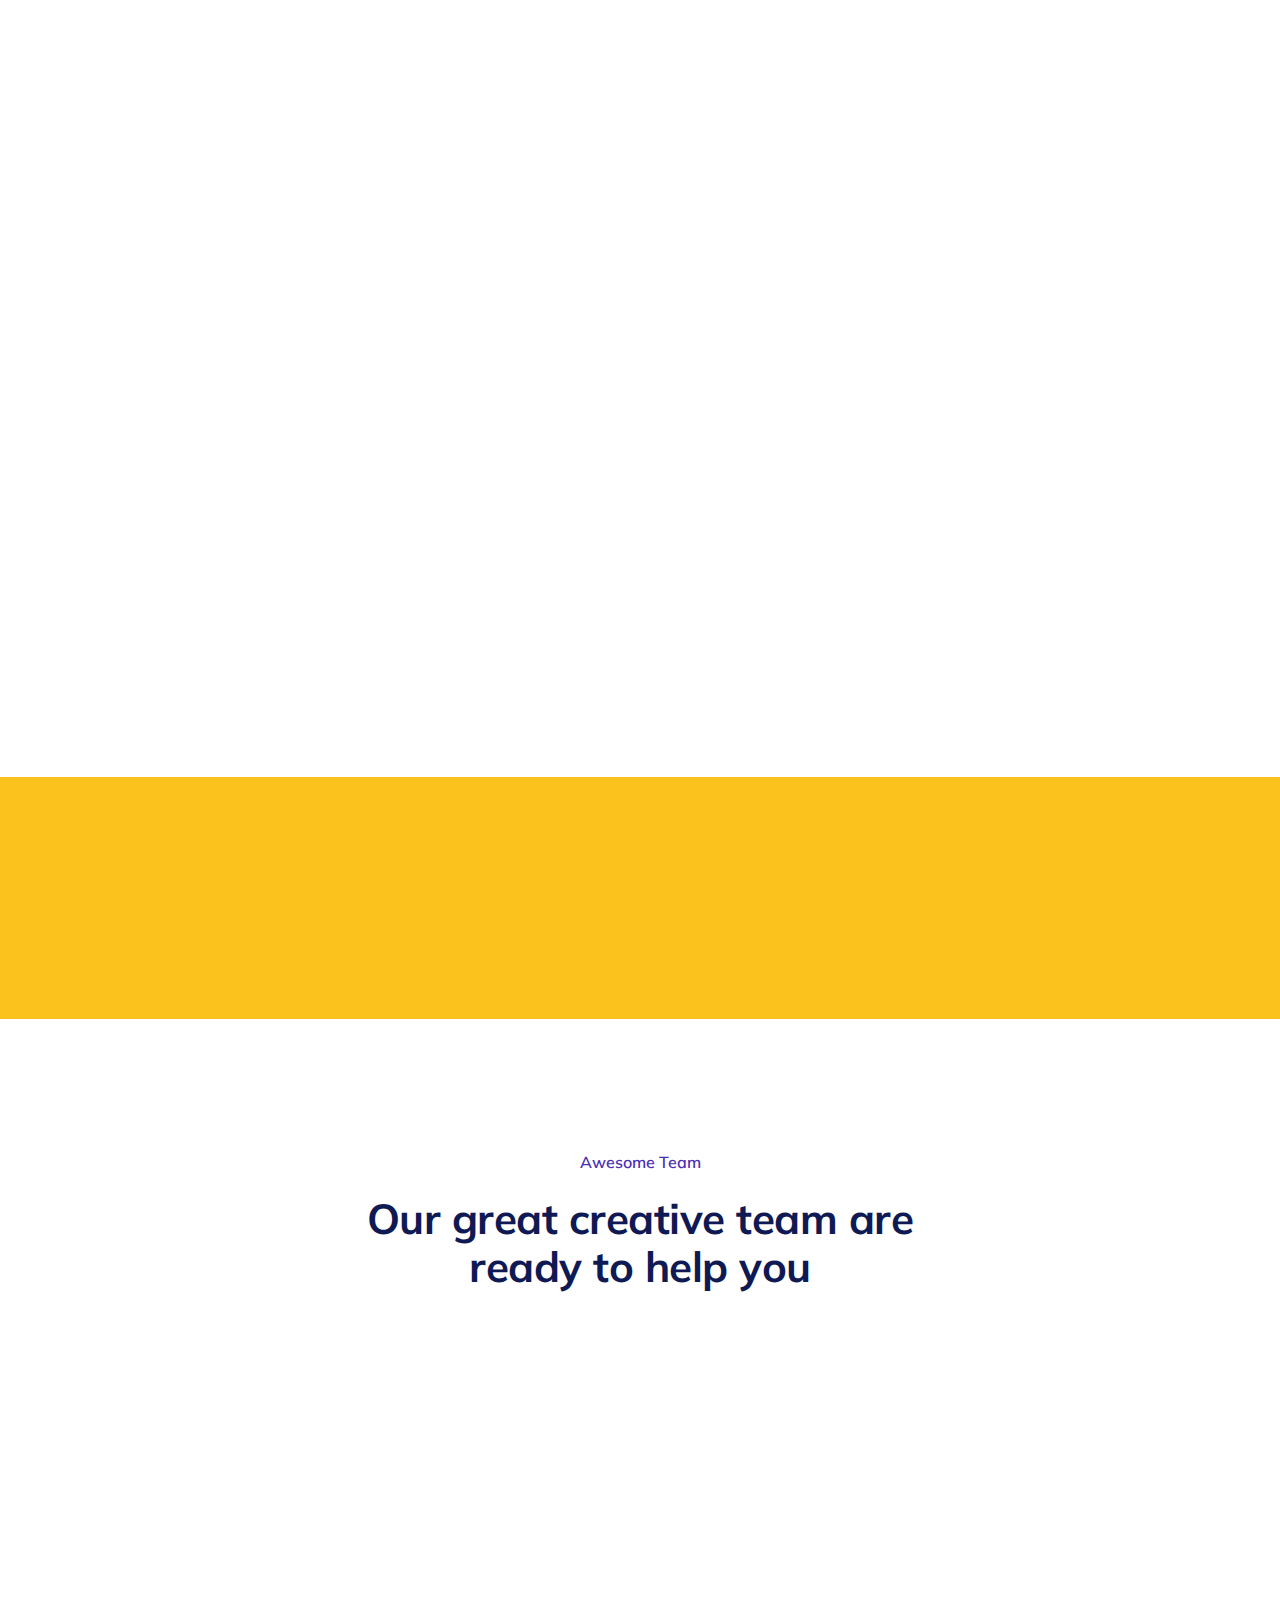
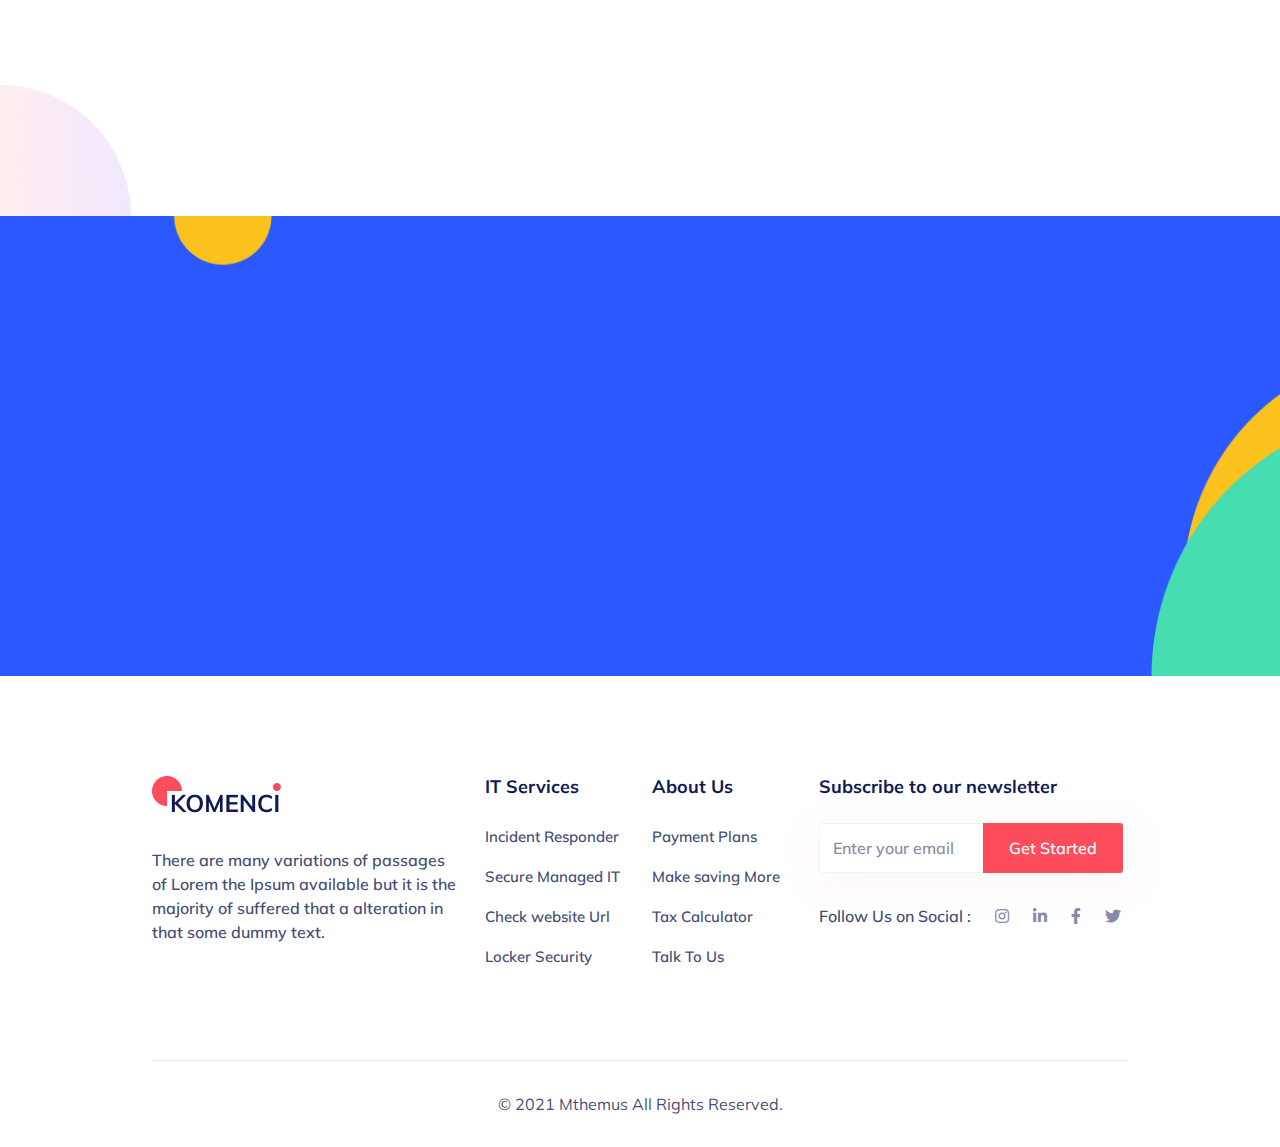
==== commit f3f27a1d: "preloader add" ====
--- a/about.html
+++ b/about.html
@@ -39,7 +39,7 @@
 		<body>
 
 			<div id="preloader">
-				<img src="images/Preloader_1.gif" alt="">
+				<img src="images/Preloader_4.gif" alt="">
 			</div><!-- End preloader -->
 
 			 <header class="site-header site-header--menu-right comenci-header-section" id="sticky-menu">
--- a/css/main.css
+++ b/css/main.css
@@ -381,7 +381,7 @@
     box-shadow: -2px 2px 70px -25px rgb(0 0 0 / 30%);
     position: absolute;
     left: 0;
-    top: 63px;
+    top: 61px;
     margin: 0;
     padding: 12px 0;
     transition: .4s;
@@ -444,8 +444,9 @@
 
 .site-menu-main .sub-menu--item > a {
   color: inherit;
-  padding: 5px 20px;
+  padding: 8px 20px;
   font-weight: 700;
+  color: #000;
 }
 
 @media (min-width: 992px) {
@@ -718,6 +719,7 @@
     font-weight: 500;
     color: #000000;
     visibility: hidden;
+    text-transform: capitalize;
   }
   .site-header .menu-block .mobile-menu-head.active .current-menu-title {
     visibility: visible;
@@ -933,9 +935,30 @@
     font-weight: 600;
     transition: all 0.4s;
     margin-left: 30px;
-}
-.log-in-btn.red-btn:hover{
-  background-color: #0F1A54;
+    position: relative;
+    overflow: hidden;
+    z-index: 0;
+}
+.log-in-btn:after {
+    content: "";
+    background: #0F1A54;
+    position: absolute;
+    transition: all 0.3s ease-in;
+    z-index: -1;
+    height: 100%;
+    left: -35%;
+    top: 0;
+    transform: skew( 
+30deg
+ );
+    transition-duration: 0.4s;
+    transform-origin: top left;
+    width: 0;
+}
+
+a.log-in-btn:hover:after {
+    height: 100%;
+    width: 135%;
 }
 
 .log-in-btn.red-btn{
--- a/style.css
+++ b/style.css
@@ -32,17 +32,6 @@
 BLOG SECTION
 SUBSCRIPTION SECTION
 
-HOME PAGE 2 STYLESHEET 
----------------------------
-HERO SECTION
-SERVICE SECTION
-ABOUT SECTION
-SKILLBAR SECTION
-VIDEO SECTION
-COUNTER SECTION
-TEAM SECTION
-PRICING SECTION
-TESTIMONIAL SECTION
 
 HOME PAGE 3 STYLESHEET 
 ----------------------------
@@ -60,8 +49,6 @@
 ABOUT PAGE STYLESHEET 
 -------------------------
 CONTACT PAGE STYLESHEET 
------------------------------
-TERM & CONDITION PAGE STYLESHEET 
 ---------------------------------
 BLOG PAGE STYLESHEET 
 -----------------------------
@@ -70,16 +57,6 @@
 SERVICE SINGLE PAGE STYLESHEET 
 ---------------------------------
 CAREERS PAGE STYLESHEET 
--------------------------------
-FAQ PAGE STYLESHEET 
------------------------------
-TESTIMONIAL PAGE STYLESHEET 
-------------------------------
-404 PAGE STYLESHEET 
-----------------------------
-ACCOUNT PAGE STYLESHEET
----------------------------- 
-COMING SOON PAGE STYLESHEET 
 
 =============================================================--------------------------------------------------------------*/
 
@@ -297,7 +274,7 @@
 HOME PAGE STYLESHEET 
 ----------------------------------------------------*/
 #preloader {
-    background-color: #fff;
+    background-color: #000;
     height: 100%;
     width: 100%;
     position: fixed;
@@ -322,7 +299,7 @@
   -ms-transition: all 0.4s;
 }
 header.comenci-header-section.sticky-menu{
-    padding: 10px 0;
+    padding: 5px 0;
     background-color: #2B59FF;
 }
 /*header.comenci-header-section.home-header.sticky-menu{
@@ -368,14 +345,34 @@
     text-align: center;
     padding: 11px;
     color: #fff;
+    z-index: 0;
+    position: relative;
+    overflow: hidden;
     font-weight: 600;
     transition: all 0.4s;
   -webkit-transition: all 0.4s;
   -moz-transition: all 0.4s;
   -ms-transition: all 0.4s;
 }
-a.comenci-default-btn:hover{
-    background-color: #0F1A54;
+a.comenci-default-btn:after {
+    content: "";
+    background: #0F1A54;
+    position: absolute;
+    transition: all 0.3s ease-in;
+    z-index: -1;
+    height: 100%;
+    left: -35%;
+    top: 0;
+    transform: skew(
+30deg
+);
+    transition-duration: 0.4s;
+    transform-origin: top left;
+    width: 0;
+}
+a.comenci-default-btn:hover:after {
+    height: 100%;
+    width: 135%;
 }
 .comenci-default-button.text-right{
     text-align: right;
@@ -980,7 +977,8 @@
 }
 a.comenci-default-btn.border-btn.red-border:hover{
     color: #fff;
-    background-color: #FD4C5C;
+    background-color: #fff;
+    border: 2px solid #0F1A54;
 }
 a.comenci-default-btn.border-btn.red-border.active{
     color: #fff;
@@ -1095,9 +1093,15 @@
   -moz-transition: all 0.4s;
   -ms-transition: all 0.4s;
 }
-
+.media {
+    overflow: hidden;
+}
 .media img{
     width: 100%;
+    transition: 0.9s;
+}
+.comenci-blog-wrap:hover .media img{
+    transform: rotate(1deg) scale(1.05);
 }
 .comenci-blog-content {
     padding: 19px;
@@ -1131,14 +1135,8 @@
     width: 130px;
     height: 40px;
     padding: 5px;
-    transition: all 0.4s;
-  -webkit-transition: all 0.4s;
-  -moz-transition: all 0.4s;
-  -ms-transition: all 0.4s;
-}
-a.comenci-default-btn.comenci-default-btn-small:hover{
-    background-color: #0F1A54;
-}
+}
+
 
 /*single blog*/
 .comeci-comment-box-wrap {
@@ -1321,21 +1319,9 @@
     display: block;
     margin-bottom: 10px;
 }
-.comenci-comment-field input[type="submit"] {
+
+.comenci-blog-section #comenci-submit-btn{
     width: 140px;
-    height: 50px;
-    background: #FD4C5C;
-    border-radius: 3px;
-    color: #fff;
-    text-transform: capitalize;
-    font-weight: bold;
-    transition: all 0.4s;
-  -webkit-transition: all 0.4s;
-  -moz-transition: all 0.4s;
-  -ms-transition: all 0.4s;
-}
-.comenci-comment-field input[type="submit"]:hover{
-    background-color: #0F1A54;
 }
 
 
@@ -1386,6 +1372,8 @@
     position: absolute;
     right: 5px;
     top: 0;
+    z-index: 0;
+    overflow: hidden;
     transition: all 0.4s;
     -webkit-transition: all 0.4s;
     -moz-transition: all 0.4s;
@@ -1405,8 +1393,25 @@
     border-radius: 3px;
     top: 4px;
 }
-button#comenci-subscription:hover{
-    background-color: #0F1A54;
+ button#comenci-subscription:after {
+    content: "";
+    background: #0F1A54;
+    position: absolute;
+    transition: all 0.3s ease-in;
+    z-index: -1;
+    height: 100%;
+    left: -35%;
+    top: 0;
+    transform: skew( 
+30deg
+ );
+    transition-duration: 0.4s;
+    transform-origin: top left;
+    width: 0;
+}
+button#comenci-subscription:hover:after {
+    height: 100%;
+    width: 135%;
 }
 .comenci-subscription-field input::-webkit-input-placeholder{ /* WebKit, Blink, Edge */
     color:    #0F1A54;
@@ -1503,7 +1508,6 @@
 }
 a.comenci-default-btn.border-btn.red-border.active:hover{
     color: #fff;
-    background-color: #0F1A54;
     border: 2px solid #0F1A54;
 }
 
@@ -1669,6 +1673,7 @@
     padding: 80px 0;
     z-index: 0;
     position: relative;
+    background-attachment: fixed;
 }
 .comenci-video-section:before{
     content: "";
@@ -2029,7 +2034,9 @@
 }
 header.comenci-header-section.home-three.sticky-menu .log-in-btn.red-btn.border-btn:hover {
     color: #FD4C5C;
-    background-color: #fff;
+}
+header.comenci-header-section.home-three.sticky-menu .log-in-btn.red-btn.border-btn:after {
+    background: #fff;
 }
 header.comenci-header-section.home-three.sticky-menu .default-logo{
     opacity: 0;
@@ -2047,9 +2054,11 @@
     background-color: transparent;
     border: 2px solid #FD4C5C;
 }
-.log-in-btn.red-btn.border-btn:hover{
-    color: #fff;
-    background-color: #FD4C5C;
+.log-in-btn.red-btn.border-btn:hover {
+    color: #fff;
+}
+.log-in-btn.red-btn.border-btn:after {
+    background: #FD4C5C;
 }
 .site-header .mobile-menu-trigger.color-blue span:before, 
 .site-header .mobile-menu-trigger.color-blue span:after {
@@ -2072,6 +2081,13 @@
 ----------------------------------------------------*/
 .comenci-hero-section.comenci-hero-section3 {
     padding-top: 115px;
+    position: relative;
+    padding-bottom: 30px;
+}
+.comenci-hero-shape {
+    position: absolute;
+    bottom: 0;
+    width: 13%;
 }
 .comenci-hero-section.comenci-hero-section3:before{
     content: none;
@@ -2112,7 +2128,7 @@
 LOGO SECTION 
 ----------------------------------------------------*/
 .comenci-logo-section {
-    padding: 60px 0;
+    padding: 55px 0;
 }
 .comenci-logo-wrap {
     display: flex;
@@ -2120,10 +2136,9 @@
     align-items: center;
     justify-content: space-between;
 }
-.comenci-logo-item {
-    flex: 0 0 11%;
-}
-
+.comenci-logo-item img{
+    width: 100%;
+}
 /*---------------------------------------------------
 SERVICE SECTION 
 ----------------------------------------------------*/
@@ -2156,6 +2171,13 @@
 ----------------------------------------------------*/
 .home-three.comenci-about-section {
     padding: 130px 0 165px;
+    position: relative;
+}
+.comenci-about-shape {
+    position: absolute;
+    width: 9%;
+    right: 0;
+    bottom: 37%;
 }
 .home-three .comenci-about-thumb2 {
     width: 48%;
@@ -2474,6 +2496,8 @@
 .comenci-cta-section {
     background-color: #2B59FF;
     padding: 100px 0;
+    background-image: url(images/cta-bg.png);
+    background-size: cover;
 }
 .comenci-cta-content {
     max-width: 600px;
@@ -2550,7 +2574,8 @@
 .comenci-input-field textarea:focus{
     border: 2px solid #2B59FF!important;
 }
-.comenci-input-field input[type="submit"]{
+
+#comenci-submit-btn{
     width: 160px;
     height: 50px;
     background: #FD4C5C;
@@ -2558,14 +2583,35 @@
     color: #fff;
     font-weight: 700;
     transition: all 0.4s;
-  -webkit-transition: all 0.4s;
-  -moz-transition: all 0.4s;
-  -ms-transition: all 0.4s;
-}
-.comenci-input-field input[type="submit"]:hover{
-    background-color: #0F1A54;
-}
-
+    -webkit-transition: all 0.4s;
+    -moz-transition: all 0.4s;
+    -ms-transition: all 0.4s;
+    border-radius: 3px;
+    position: relative;
+    overflow: hidden;
+    z-index: 0;
+}
+#comenci-submit-btn:after {
+    content: "";
+    background: #0F1A54;
+    position: absolute;
+    transition: all 0.3s ease-in;
+    z-index: -1;
+    height: 100%;
+    left: -35%;
+    top: 0;
+    transform: skew( 
+30deg
+ );
+    transition-duration: 0.4s;
+    transform-origin: top left;
+    width: 0;
+}
+
+#comenci-submit-btn:hover:after {
+    height: 100%;
+    width: 135%;
+}
 
 /*---------------------------------------------------
 BLOG PAGE STYLESHEET 
@@ -3210,11 +3256,24 @@
     border: 1px solid transparent;
     box-shadow: 0px 4px 80px rgba(15, 26, 84, 0.06);
 }
-.comenci-job-wrap h3{
+
+.comenci-job-header-wrap h3{
     margin-bottom: 15px;
+    font-size: 36px;
 }
 .comenci-job-wrap p{
     color: rgba(4, 37, 82, 0.8);
+}
+.comenci-single-careers-section .comenci-careers-meta ul li {
+    display: inline-block;
+    margin-right: 40px;
+    margin-bottom: 0;
+}
+.comenci-single-careers-section .comenci-careers-meta ul li:last-child{
+    margin-right: 0;
+}
+.comenci-single-careers-section .comenci-careers-meta {
+    margin-top: 50px;
 }
 .comenci-careers-meta ul li{
     font-weight: 600;
@@ -3234,9 +3293,9 @@
     margin-top: 30px;
     display: inline-block;
     transition: all 0.4s;
-  -webkit-transition: all 0.4s;
-  -moz-transition: all 0.4s;
-  -ms-transition: all 0.4s;
+    -webkit-transition: all 0.4s;
+    -moz-transition: all 0.4s;
+    -ms-transition: all 0.4s;
 }
 a.comenci-job-btn i{
     margin-left: 8px;
@@ -3257,32 +3316,54 @@
 .comenci-single-careers-section{
     background-color: rgba(43, 89, 255, 0.02);
 }
-.comenci-single-careers-section .comenci-job-wrap{
+.comenci-job-header-wrap {
+    flex: 0 0 84%;
+}
+.comenci-single-careers-section .comenci-job-wrap {
     border: 1px solid transparent;
-    box-shadow: 0px 4px 80px rgba(15, 26, 84, 0.06);
-    margin: 0;
+    box-shadow: 0px 4px 80px rgb(15 26 84 / 6%);
+    margin-bottom: 55px;
+    padding: 30px;
+    display: flex;
+    align-items: center;
+     flex: 0 0 84%;
 }
 a.comenci-default-btn.apply-now {
     width: 130px;
     height: 40px;
-    padding: 6px;
-    margin-top: 30px;
-}
-.comenci-single-careers-wrap {
-    margin-right: 180px;
+    padding: 4px;
+    margin-bottom: 15px;
+    border: 2px solid #FD4C5C;
+}
+a.comenci-default-btn.apply-now:hover{
+    border:  2px solid #0F1A54;
+}
+a.comenci-default-btn.apply-now.share-btn {
+    background-color: transparent;
+    color: #FD4C5C;
+}
+a.comenci-default-btn.apply-now.share-btn:hover{
+    color: #fff;
+}
+a.comenci-default-btn.apply-now:last-child{
+    margin-bottom: 0;
 }
 .comenci-single-careers-item {
     margin-bottom: 30px;
 }
+.comenci-single-careers-item p{
+    font-size: 18px;
+}
 .comenci-single-careers-item:last-child{
     margin-bottom: 0;
 }
-.comenci-single-careers-item h2{
+.comenci-single-careers-item h3{
     font-size: 30px;
-    margin-bottom: 10px;
-}
-.comenci-single-careers-item h3{
-    margin-bottom: 18px;
+    margin-bottom: 15px;
+}
+.comenci-single-careers-item h2 {
+    font-size: 40px;
+    margin-bottom: 15px;
 }
 .comenci-single-careers-item  ul li {
     position: relative;
@@ -3299,5 +3380,13 @@
     height: 10px;
     border-radius: 50%;
     position: absolute;
-    background-color: #FD4C5C;
-}
+    background-color: #2B59FF;
+}
+
+.comenci-careers-column {
+    max-width: 856px;
+    margin: 0 auto;
+}
+.comenci-cv-button {
+    margin-top: 40px;
+}--- a/css/responsive.css
+++ b/css/responsive.css
@@ -112,6 +112,9 @@
 .comenci-testimonial-quote img {
     width: 55px!important;
 }
+.comenci-cta-section {
+    background-position: center center;
+}
 /*about page*/
 .comenci-story-section .dot-shape.dot-shape2 {
     right: -7%;
@@ -325,6 +328,11 @@
 }
 
 /*v3*/
+
+.hero-thumb {
+    text-align: center;
+    margin-bottom: 40px;
+}
 .comenci-hero-content.comenci-hero-content3 h1 {
     font-size: 50px;
     line-height: 60px;
@@ -350,6 +358,9 @@
 .comenci-dots3 {
     display: none;
 }
+.comenci-cta-section {
+    background-position: center center;
+}
 /*about page*/
 .comenci-story-section {
     padding: 126px 0 100px;
@@ -614,8 +625,15 @@
     max-width: 100%;
     margin-bottom: 80px;
 }
+.comenci-logo-section {
+    padding: 55px 0 30px;
+}
+.comenci-logo-wrap {
+    justify-content: center;
+}
 .comenci-logo-item {
-    flex: 0 0 14%;
+    flex: 0 0 25%;
+    margin: 0 25px 25px;
 }
 .home-three.comenci-about-section {
     padding: 95px 0 80px;
@@ -741,6 +759,16 @@
 .comenci-single-careers-wrap {
     margin-right: 50px;
     margin: 0 0 30px;
+}
+.comenci-single-careers-section .comenci-job-wrap{
+    display: block;
+}
+.comenci-job-button {
+    margin-top: 30px;
+}
+a.comenci-default-btn.apply-now{
+    margin: 0;
+    margin-right: 10px;
 }
 /*404 page*/
 .comenci-page404-section {
@@ -815,6 +843,7 @@
     font-size: 35px;
     line-height: 43px;
 }
+
 .comenci-company-thumb-wrap {
     margin-bottom: 70px;
 }
@@ -899,11 +928,7 @@
     line-height: 56px;
 }
 .comenci-logo-item {
-    flex: 0 0 28%;
-    margin-bottom: 30px;
-}
-.comenci-logo-section {
-    padding: 60px 0 30px;
+    margin: 0 20px 25px;
 }
 .home-three.comenci-about-section {
     padding: 85px 0 60px;
@@ -978,6 +1003,17 @@
 .comenci-job-footer {
     margin-top: 15px;
 }
+.comenci-single-careers-section .comenci-job-wrap {
+    padding: 25px;
+    margin-bottom: 40px;
+}
+.comenci-single-careers-section .comenci-careers-meta {
+    margin-top: 35px;
+}
+.comenci-single-careers-section .comenci-careers-meta ul li {
+    margin-right: 15px;
+    margin-bottom: 0;
+}
 /*404 page*/
 .comenci-page404-section {
     padding: 200px 0 60px;
@@ -998,6 +1034,14 @@
 }
 .comenci-coming-soon-section .comenci-subscription-field {
     margin-top: 50px;
+}
+
+/*careers*/
+.comenci-single-careers-item h2 {
+    font-size: 35px;
+}
+.comenci-single-careers-item h3 {
+    font-size: 26px;
 }
 
 }
@@ -1110,10 +1154,13 @@
     display: block;
     text-align: center;
 }
+.comenci-logo-section {
+    padding: 55px 0 20px;
+}
 .comenci-logo-item {
     margin: 0 auto;
-    margin-bottom: 30px;
-    max-width: 150px;
+    margin-bottom: 35px;
+    max-width: 170px;
 }
 .home-three .comenci-about-thumb {
     margin-bottom: 50px;
@@ -1215,4 +1262,10 @@
     font-size: 44px
 }
 
-}
+/*careers*/
+.comenci-single-careers-section .comenci-careers-meta ul li {
+    margin-right: 15px;
+    margin-bottom: 10px;
+}
+
+}
